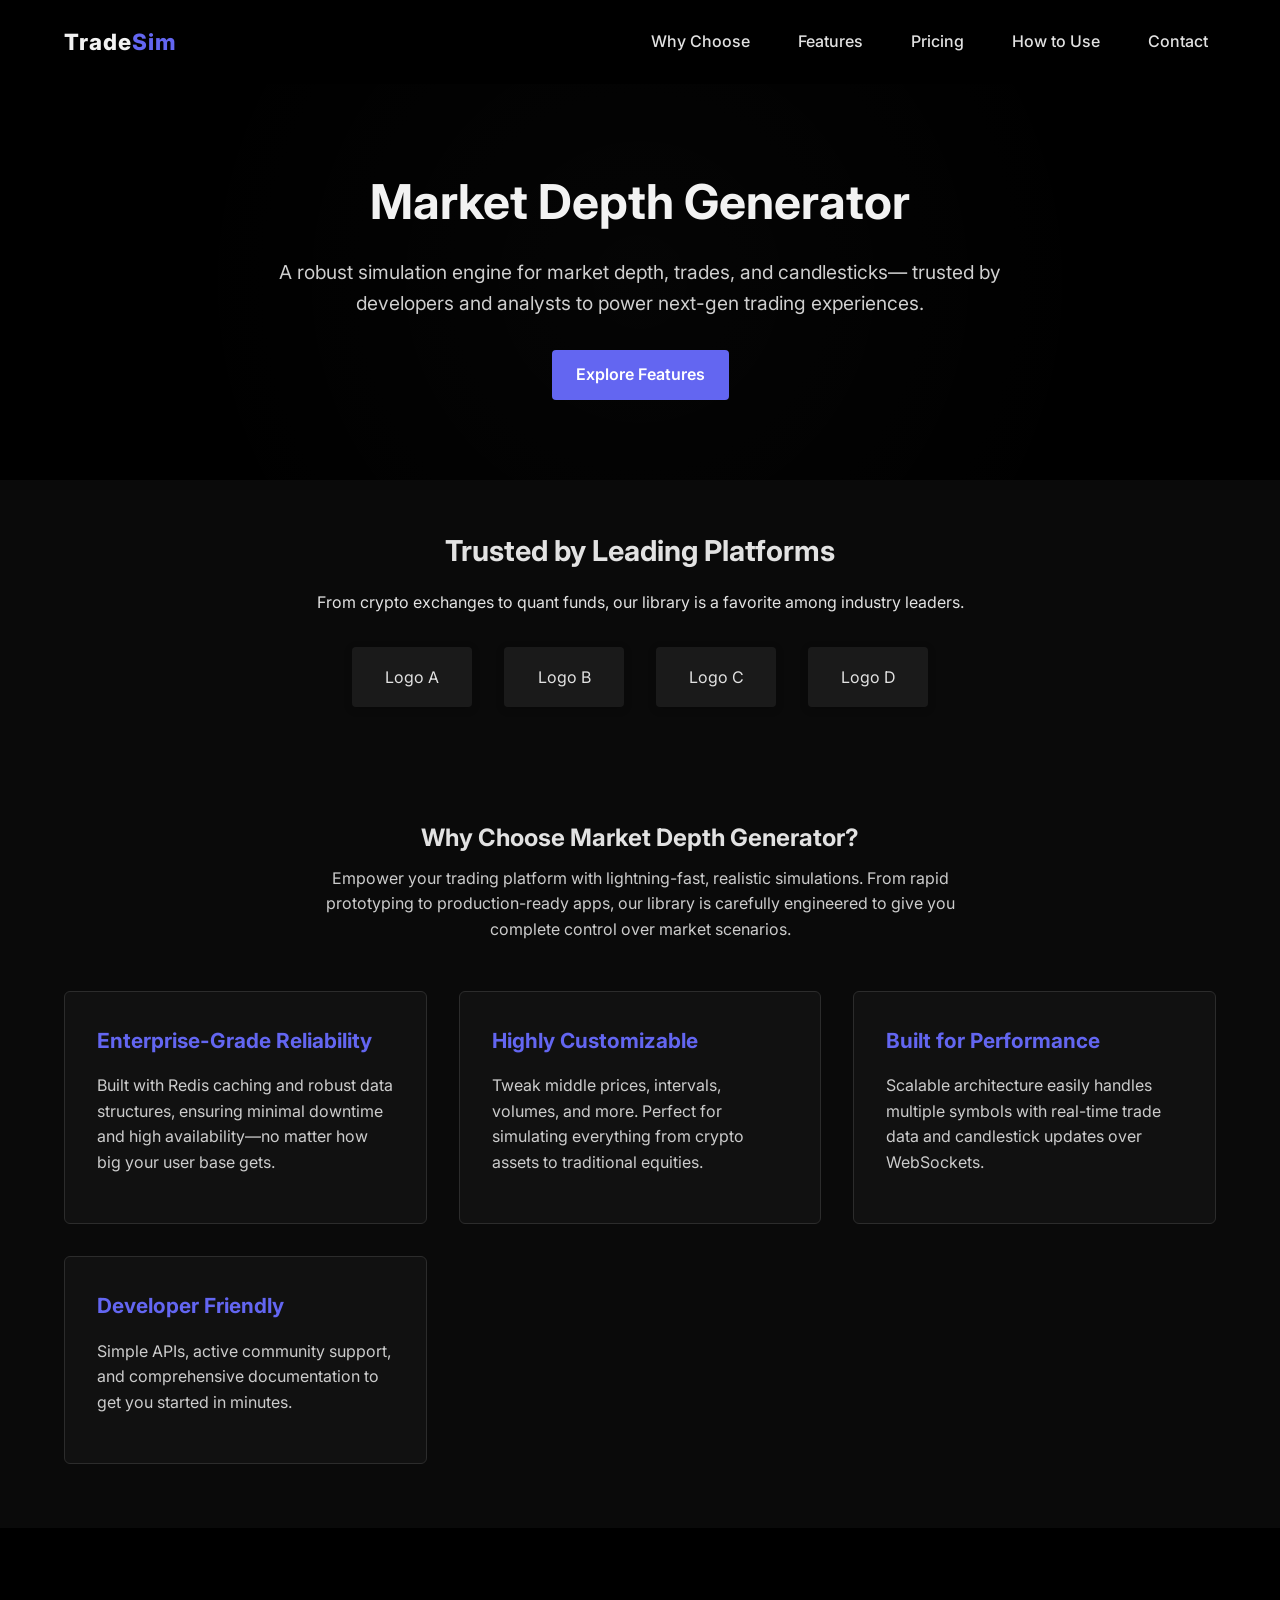
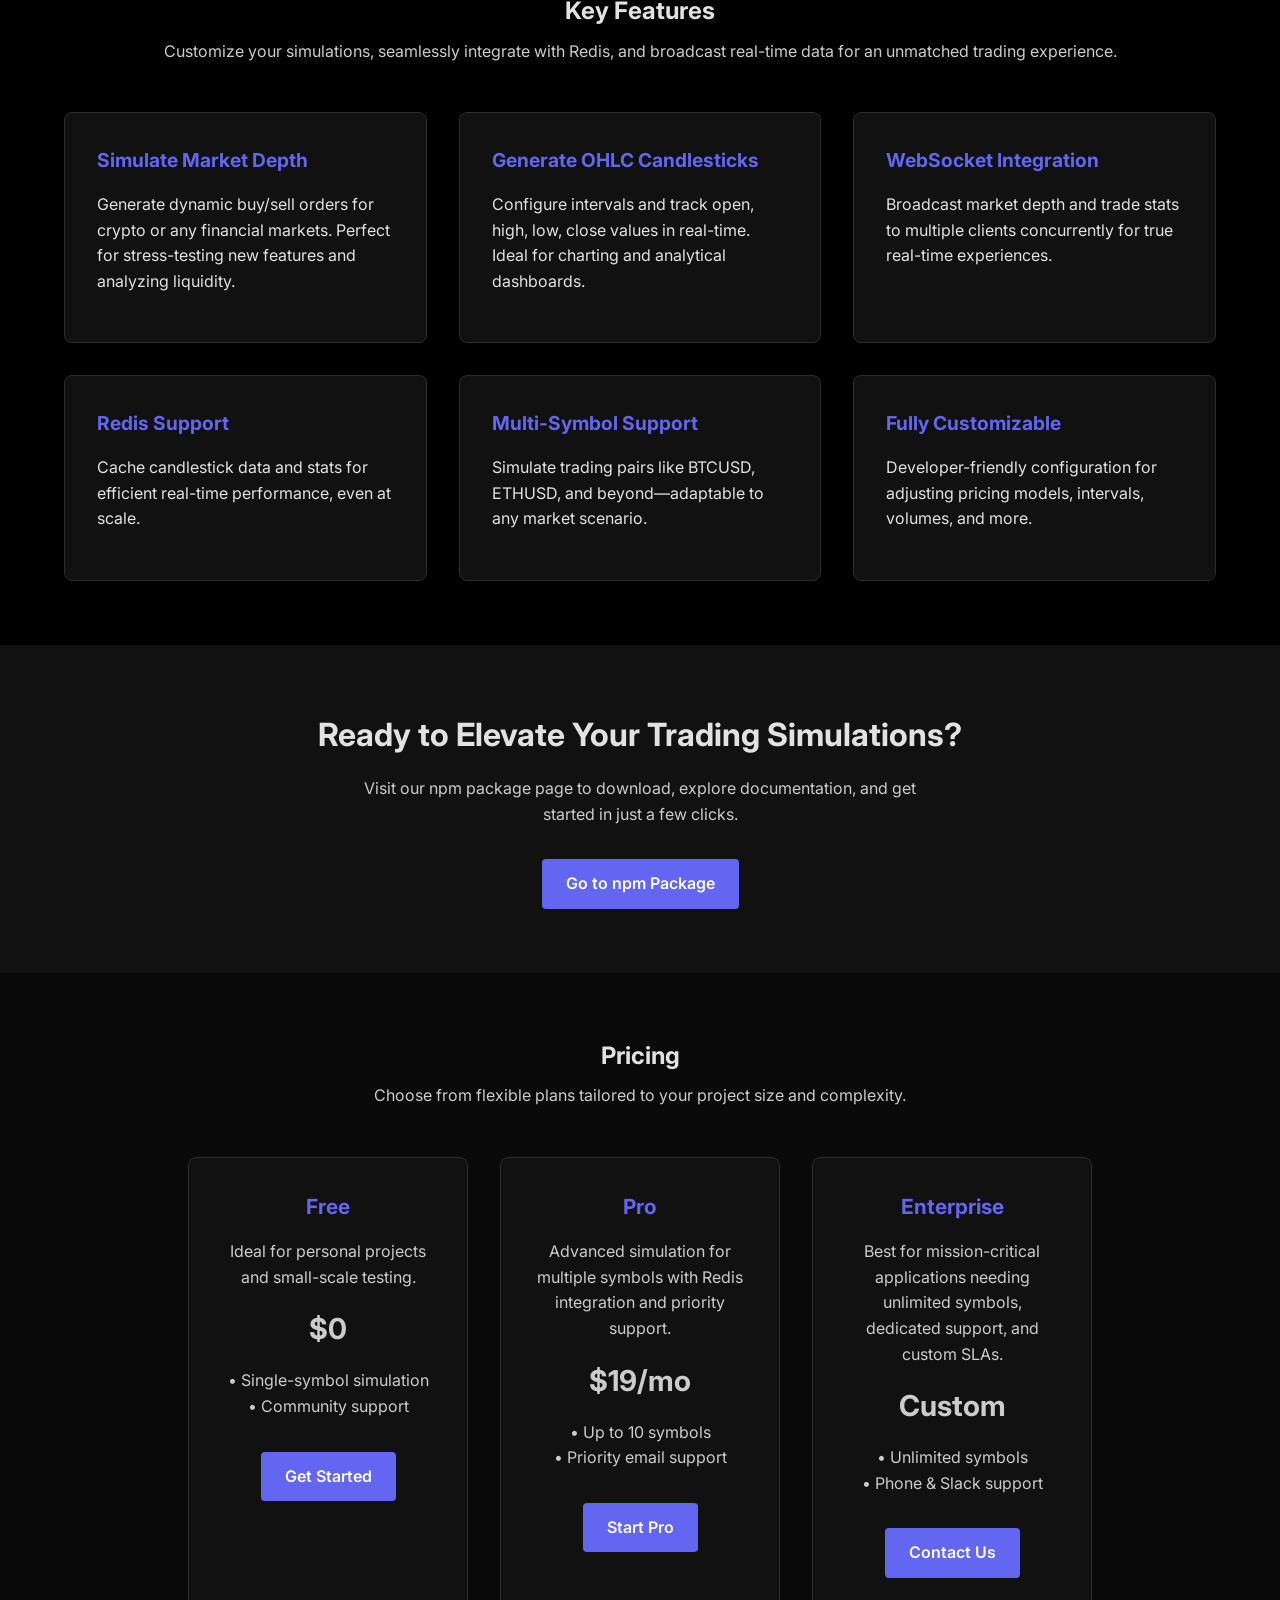
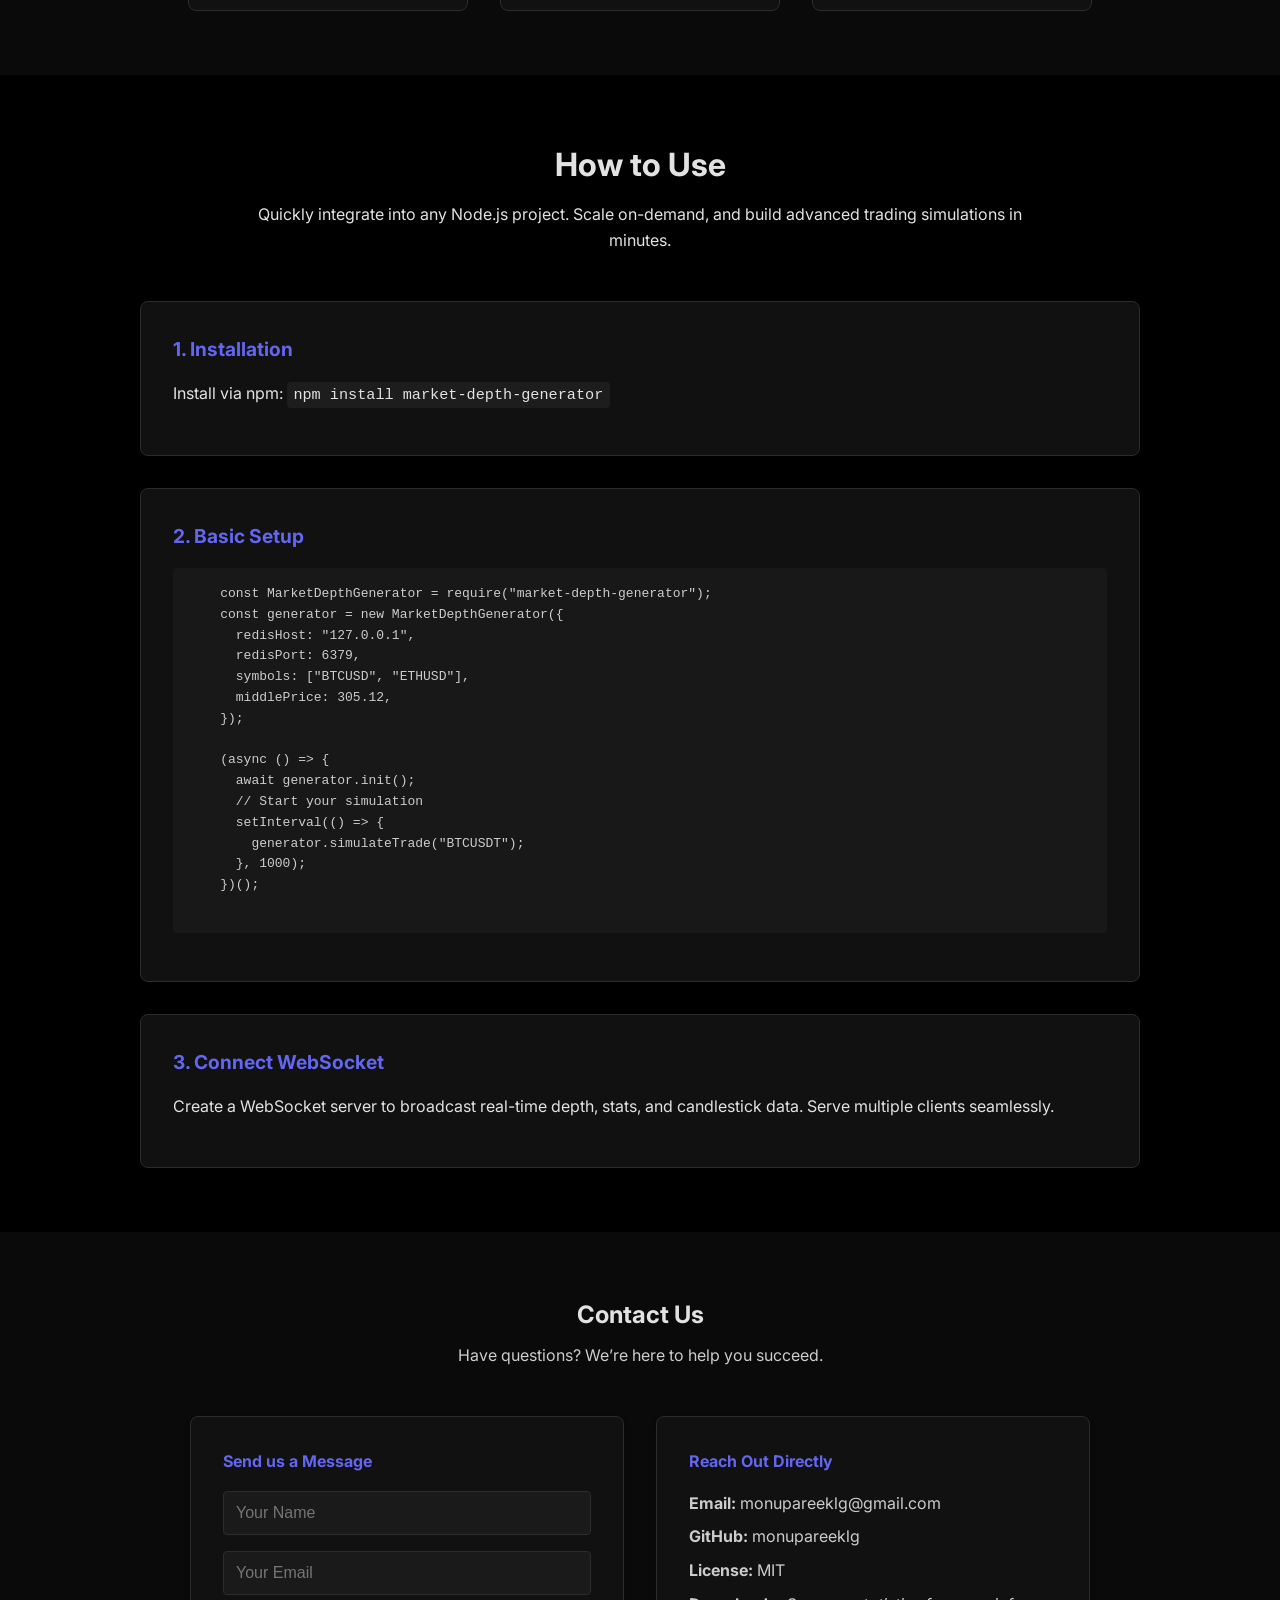
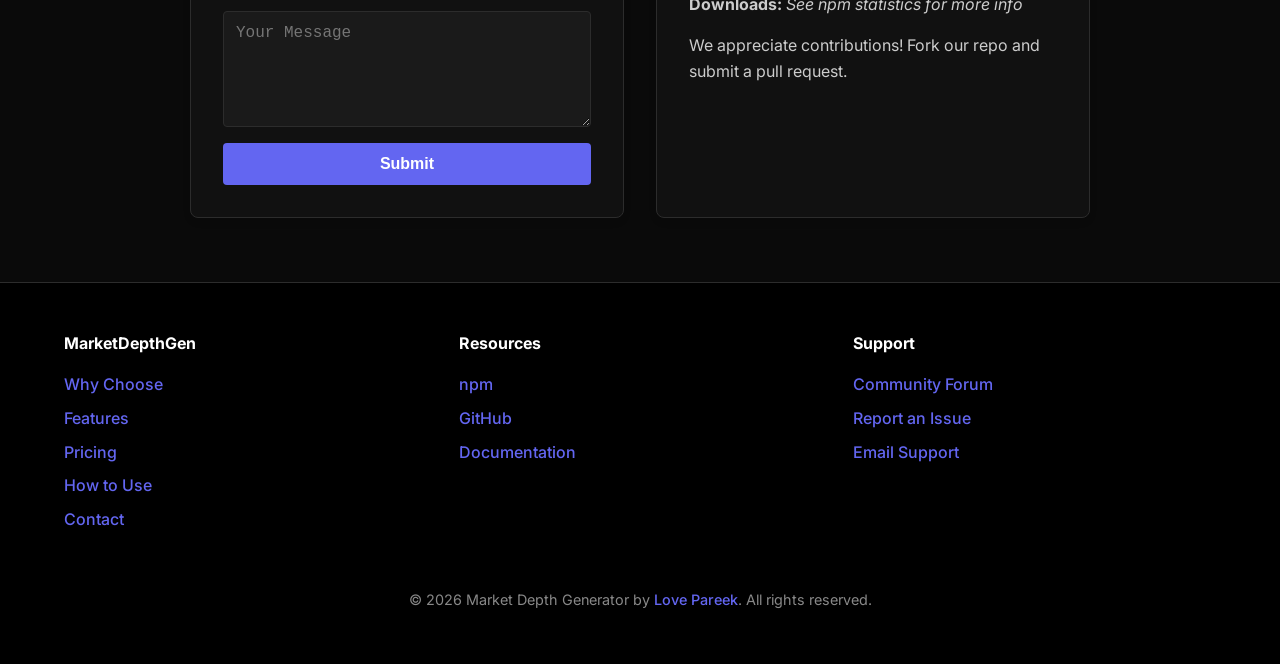
==== index.html @ 68e36029 "feat: adding meta tags for organic SEO" ====
<!DOCTYPE html>
<html lang="en">
  <head>
    <meta charset="UTF-8" />
    <meta
      name="description"
      content="TradeSim - Your ultimate platform for trading simulations, market depth generation, and real-time financial insights. Join traders worldwide and elevate your trading game."
    />
    <meta
      name="keywords"
      content="trading simulator, market depth generator, financial tools, trading platform, TradeSim"
    />
    <link rel="shortcut icon" href="favicon.ico" type="image/x-icon">
    <meta name="author" content="TradeSim" />
    <meta name="robots" content="index, follow" />
    <meta name="language" content="en" />
    <meta name="viewport" content="width=device-width, initial-scale=1.0" />

    <!-- Open Graph Meta Tags for Social Media -->
    <meta
      property="og:title"
      content="TradeSim - Revolutionize Your Trading Experience"
    />
    <meta
      property="og:description"
      content="Explore a powerful trading simulator with real-time market data, market depth, and candlestick insights. Perfect for traders and developers."
    />
    <meta
      property="og:image"
      content="https://tradesim.dev/assets/images/og-image.png"
    />
    <meta property="og:url" content="https://tradesim.dev" />
    <meta property="og:type" content="website" />
    <meta property="og:locale" content="en_US" />

    <!-- Twitter Card Meta Tags -->
    <meta name="twitter:card" content="summary_large_image" />
    <meta
      name="twitter:title"
      content="TradeSim - Revolutionize Your Trading Experience"
    />
    <meta
      name="twitter:description"
      content="Join the ultimate trading simulator for real-time market data and powerful trading insights. Perfect for beginners and professionals alike."
    />
    <meta
      name="twitter:image"
      content="https://tradesim.dev/assets/images/twitter-card.png"
    />

    <title>TradeSim - Revolutionize Your Trading Experience</title>

    <!-- Google Font: Inter -->
    <link rel="preconnect" href="https://fonts.googleapis.com" />
    <link
      href="https://fonts.googleapis.com/css2?family=Inter:wght@300;400;500;600;700&display=swap"
      rel="stylesheet"
    />
<style>
    /*
    Minimal / Premium Dark Aesthetic with shadcn-like influences
    */
    
    /* RESET & GLOBALS */
    *, *::before, *::after {
  margin: 0;
  padding: 0;
  box-sizing: border-box;
}

.container {
  width: 90%;
  max-width: 1200px;
  margin: 0 auto;
}
    html,
    body {
      font-family: "Inter", sans-serif;
      background-color: #000; /* Make the entire site black for an ultra-dark look */
      color: #e2e2e2;
      line-height: 1.6;
      scroll-behavior: smooth;
    }
    a {
      color: inherit;
      text-decoration: none;
    }
    ul {
      list-style: none;
    }
    img {
      max-width: 100%;
      display: block;
    }
    code {
      background-color: rgba(255, 255, 255, 0.05);
      padding: 0.25rem 0.4rem;
      border-radius: 4px;
      font-size: 0.95rem;
    }
    
    /* Utility: Container */
    .container {
      width: 90%;
      max-width: 1200px;
      margin: 0 auto;
    }
    /* Extra utility for subtle shadow */
    .shadow {
      box-shadow: 0 4px 10px rgba(0, 0, 0, 0.3);
    }
    
    /* TYPOGRAPHY */
    h1,
    h2,
    h3,
    h4,
    h5 {
      font-weight: 700;
      margin-bottom: 0.5rem;
    }
    p {
      margin-bottom: 1rem;
    }
    
    /* --------------------------------
       NAVBAR
    -------------------------------- */
   /* Basic Resets & Container (Adjust as needed) */


/* NAVBAR STYLES */
nav {
  background-color: #000; /* or any color you prefer */
  position: sticky;
  top: 0;
  z-index: 999;
  padding: 0.75rem 0;
}

.nav-wrapper {
  display: flex;
  justify-content: space-between;
  align-items: center;
  height: 60px;
}

/* LOGO */
.nav-logo {
  font-size: 1.4rem;
  font-weight: 800;
  letter-spacing: 1px;
  color: #f2f2f2; 
}

.nav-logo span {
  color: #6366f1; /* Accent color */
}

/* NAV LINKS (Desktop) */
.nav-links {
  display: flex; /* Shown by default on desktops */
  gap: 2rem;
  list-style: none;
}

.nav-links li a {
  display: inline-block;
  color: #e2e2e2;
  font-weight: 500;
  transition: color 0.3s ease, transform 0.3s ease;
  padding: 0.5rem;
}

.nav-links li a:hover {
  color: #6366f1; /* Hover accent color */
  transform: translateY(-2px);
}

/* HAMBURGER ICON (Hidden on desktop by default) */
.hamburger {
  display: none; /* We show it in mobile media query */
  flex-direction: column;
  justify-content: space-around;
  gap: 5px;
  width: 25px;
  height: 20px;
  cursor: pointer;
}

.hamburger span {
  display: block;
  width: 100%;
  height: 3px;
  background-color: #ffffff;
  border-radius: 2px;
}

/* MEDIA QUERIES */
@media (max-width: 768px) {
  /* Hide nav links by default on mobile */
  .nav-links {
    display: none; /* we'll toggle this via JS */
    position: absolute;
    top: 60px; /* just below the navbar */
    right: 0;
    background-color: #000;
    flex-direction: column;
    gap: 1rem;
    padding: 1rem;
    border-top: 1px solid #2c2c2c;
    width: 50%; 
    box-shadow: 0 2px 6px rgba(0,0,0,0.3);
  }

  .nav-links li a {
    padding: 0.75rem 1rem;
  }

  /* Show hamburger icon */
  .hamburger {
    display: flex;
  }
}

/* Toggle class for mobile nav */
.nav-links.show {
  display: flex !important; /* Force to show when toggled */
}
 
    /* --------------------------------
       HERO SECTION
    -------------------------------- */
    .hero {
      position: relative;
      display: flex;
      align-items: center;
      justify-content: center;
      text-align: center;
      background: #000; /* Keep hero fully black for a premium look */
      padding: 5rem 1rem;
      overflow: hidden;
    }
    .hero::before {
      /* Subtle radial overlay for visual depth */
      content: "";
      position: absolute;
      top: 0;
      left: 0;
      width: 100%;
      height: 100%;
      background: radial-gradient(
        circle at center,
        rgba(255, 255, 255, 0.02),
        transparent 70%
      );
      z-index: 0;
    }
    .hero-content {
      position: relative;
      max-width: 800px;
      margin: 0 auto;
      z-index: 1;
      color: #f2f2f2;
    }
    .hero-title {
      font-size: 3rem;
      margin-bottom: 1rem;
    }
    .hero-subtitle {
      font-size: 1.2rem;
      color: #cfcfcf;
      margin-bottom: 2rem;
    }
    .hero-btn {
      display: inline-block;
      padding: 0.75rem 1.5rem;
      background-color: #6366f1;
      color: #fff;
      border-radius: 4px;
      font-weight: 600;
      transition: background-color 0.3s ease, transform 0.3s ease;
    }
    .hero-btn:hover {
      background-color: #5053c8;
      transform: translateY(-2px);
    }
    
    /* --------------------------------
       TRUSTED / PREMIUM SECTION
    -------------------------------- */
    .trusted-by {
      background-color: #0a0a0a;
      padding: 3rem 0;
      text-align: center;
    }
    .trusted-by h2 {
      font-size: 1.8rem;
      margin-bottom: 1rem;
    }
    .trusted-logos {
      display: flex;
      flex-wrap: wrap;
      gap: 2rem;
      justify-content: center;
      margin-top: 2rem;
    }
    .trusted-logo {
      width: 120px;
      height: 60px;
      background: #1a1a1a;
      display: flex;
      align-items: center;
      justify-content: center;
      border-radius: 4px;
      box-shadow: 0 2px 8px rgba(0, 0, 0, 0.2);
      transition: transform 0.2s ease;
    }
    .trusted-logo:hover {
      transform: translateY(-3px);
    }
    /* Replace .trusted-logo with actual brand images or placeholders */
    
    /* --------------------------------
       WHY CHOOSE US SECTION
    -------------------------------- */
    .why-choose {
      padding: 4rem 0;
      background-color: #0a0a0a;
    }
    .why-choose-header {
      text-align: center;
      margin-bottom: 3rem;
    }
    .why-choose-grid {
      display: grid;
      grid-template-columns: repeat(auto-fit, minmax(280px, 1fr));
      gap: 2rem;
    }
    .why-choose-item {
      background-color: #111;
      border: 1px solid #2c2c2c;
      border-radius: 6px;
      padding: 2rem;
      transition: background-color 0.3s ease, transform 0.3s ease;
    }
    .why-choose-item:hover {
      background-color: #151515;
      transform: translateY(-3px);
    }
    .why-choose-item h3 {
      font-size: 1.3rem;
      color: #6366f1;
      margin-bottom: 1rem;
    }
    .why-choose-item p {
      color: #ccc;
      margin-bottom: 1rem;
    }
    
    /* --------------------------------
       FEATURES SECTION
    -------------------------------- */
    #features {
      padding: 4rem 0;
      background-color: #000;
    }
    .features-header {
      text-align: center;
      margin-bottom: 3rem;
    }
    .features-grid {
      display: grid;
      grid-template-columns: repeat(auto-fit, minmax(280px, 1fr));
      gap: 2rem;
    }
    .feature-item {
      background-color: #111;
      border: 1px solid #2c2c2c;
      border-radius: 8px;
      padding: 2rem;
      transition: transform 0.3s ease;
    }
    .feature-item:hover {
      transform: translateY(-5px);
    }
    .feature-title {
      font-size: 1.2rem;
      margin-bottom: 1rem;
      color: #6366f1;
    }
    
    /* --------------------------------
       CTA SECTION: "Visit NPM"
    -------------------------------- */
    .cta-npm {
      background: #111;
      padding: 4rem 1rem;
      text-align: center;
    }
    .cta-npm h2 {
      font-size: 2rem;
      margin-bottom: 1rem;
    }
    .cta-npm p {
      color: #ccc;
      max-width: 600px;
      margin: 0.5rem auto 2rem auto;
    }
    .cta-npm .cta-btn {
      display: inline-block;
      padding: 0.75rem 1.5rem;
      background-color: #6366f1;
      color: #fff;
      border-radius: 4px;
      font-weight: 600;
      transition: background-color 0.3s ease, transform 0.3s ease;
    }
    .cta-npm .cta-btn:hover {
      background-color: #5053c8;
      transform: translateY(-2px);
    }
    
    /* --------------------------------
       PRICING SECTION
    -------------------------------- */
    #pricing {
      padding: 4rem 0;
      background: #0a0a0a;
    }
    .pricing-header {
      text-align: center;
      margin-bottom: 3rem;
    }
    .pricing-cards {
      display: flex;
      flex-wrap: wrap;
      gap: 2rem;
      justify-content: center;
    }
    .card {
      background-color: #111;
      border: 1px solid #2c2c2c;
      width: 280px;
      border-radius: 8px;
      padding: 2rem;
      text-align: center;
      transition: transform 0.3s ease;
    }
    .card:hover {
      transform: translateY(-5px);
    }
    .card h3 {
      margin-bottom: 1rem;
      font-size: 1.3rem;
      color: #6366f1;
    }
    .card p {
      margin-bottom: 1rem;
      color: #ccc;
    }
    .price {
      font-size: 1.8rem;
      font-weight: 700;
      margin: 1rem 0;
      color: #f2f2f2;
    }
    .btn-primary {
      display: inline-block;
      padding: 0.75rem 1.5rem;
      background-color: #6366f1;
      color: #fff;
      border-radius: 4px;
      font-weight: 600;
      transition: background-color 0.3s ease, transform 0.3s ease;
      margin-top: 1rem;
    }
    .btn-primary:hover {
      background-color: #5053c8;
      transform: translateY(-2px);
    }
    
    /* --------------------------------
       HOW TO USE SECTION
    -------------------------------- */
    /* "How to Use" Section Base Styles */
#how-to-use {
  /* Background color can match your site theme */
  background-color: #000; 
  padding: 4rem 1rem;
  color: #e2e2e2;
}

/* Centered header & short description */
.how-to-use-header {
  text-align: center;
  margin-bottom: 3rem;
  max-width: 800px;
  margin-left: auto;
  margin-right: auto;
}

.how-to-use-header h2 {
  font-size: 2rem;
  margin-bottom: 0.75rem;
}

/* Container for the steps */
.steps-container {
  display: flex;
  flex-direction: column;
  gap: 2rem;
  /* On larger screens, show steps in 3 columns (or adjust to 2 columns if you prefer) */
  grid-template-columns: repeat(auto-fit, minmax(250px, 1fr));
  max-width: 1000px;
  margin: 0 auto;
}

/* Individual step styling */
.step {
  background-color: #111;
  border: 1px solid #2c2c2c;
  border-radius: 8px;
  padding: 2rem;
  transition: transform 0.3s ease;
  /* Slight shadow for depth */
  box-shadow: 0 4px 10px rgba(0, 0, 0, 0.1);
}

.step:hover {
  transform: translateY(-3px);
}

/* Step title style */
.step h4 {
  font-size: 1.2rem;
  color: #6366f1; /* Accent color */
  margin-bottom: 1rem;
}

/* Code snippet styling (optional) */
.step pre {
  background: rgba(255, 255, 255, 0.03);
  padding: 1rem;
  overflow-x: auto;
  border-radius: 4px;
  margin-bottom: 1rem;
  /* Adjust text color if needed */
  color: #ccc; 
}

/* Media Queries for smaller screens */
@media (max-width: 768px) {
  /* 
    The grid will automatically stack 
    because of "repeat(auto-fit, minmax(250px, 1fr))"
  */
  .how-to-use-header h2 {
    font-size: 1.8rem;
  }
}

@media (max-width: 480px) {
  .how-to-use-header h2 {
    font-size: 1.5rem;
  }

  .step {
    padding: 1.5rem;
  }
}

    /* --------------------------------
       CONTACT SECTION
    -------------------------------- */
    #contact {
      padding: 4rem 0;
      background: #0a0a0a;
    }
    .contact-header {
      text-align: center;
      margin-bottom: 3rem;
    }
    .contact-content {
      display: flex;
      flex-wrap: wrap;
      justify-content: space-around;
      gap: 2rem;
      max-width: 900px;
      margin: 0 auto;
    }
    .contact-form,
    .contact-info {
      flex: 1 1 300px;
      background-color: #111;
      border: 1px solid #2c2c2c;
      border-radius: 8px;
      padding: 2rem;
      box-shadow: 0 4px 10px rgba(0, 0, 0, 0.05);
    }
    .contact-form h4,
    .contact-info h4 {
      margin-bottom: 1rem;
      color: #6366f1;
    }
    .contact-form form {
      display: grid;
      grid-gap: 1rem;
    }
    .contact-form input,
    .contact-form textarea {
      width: 100%;
      padding: 0.75rem;
      border: 1px solid #2c2c2c;
      border-radius: 4px;
      font-size: 1rem;
      background-color: #1a1a1a;
      color: #f2f2f2;
    }
    .contact-form input:focus,
    .contact-form textarea:focus {
      outline: none;
      border-color: #6366f1;
    }
    .contact-form button {
      background-color: #6366f1;
      color: #fff;
      font-size: 1rem;
      font-weight: 600;
      padding: 0.75rem;
      border: none;
      border-radius: 4px;
      cursor: pointer;
      transition: background-color 0.3s ease, transform 0.3s ease;
    }
    .contact-form button:hover {
      background-color: #5053c8;
      transform: translateY(-2px);
    }
    .contact-info p {
      margin-bottom: 0.5rem;
      color: #ccc;
    }
    
    /* --------------------------------
       MODERN FOOTER
    -------------------------------- */
    footer {
      background-color: #000;
      border-top: 1px solid #2c2c2c;
      padding: 2rem 0;
      color: #777;
    }
    .footer-content {
      display: flex;
      flex-wrap: wrap;
      gap: 2rem;
      justify-content: space-between;
      align-items: flex-start;
    }
    .footer-col {
      flex: 1 1 200px;
      margin: 1rem 0;
    }
    .footer-col h4 {
      color: #fff;
      margin-bottom: 1rem;
    }
    .footer-col ul li {
      margin-bottom: 0.5rem;
    }
    .footer-col ul li a {
      font-weight: 500;
      transition: color 0.2s ease;
    }
    .footer-col ul li a:hover {
      color: #6366f1;
    }
    .footer-bottom {
      text-align: center;
      margin-top: 2rem;
      font-size: 0.9rem;
      color: #888;
    }
    footer a {
      color: #6366f1;
      font-weight: 500;
    }
    
    /* --------------------------------
       RESPONSIVE BREAKPOINTS
    -------------------------------- */
    
    /* Large Tablets / Desktops at 1024px */
    @media (max-width: 1024px) {
      /* Adjust hero title size slightly */
      .hero-title {
        font-size: 2.6rem;
      }
      /* Adjust nav link spacing, etc. if needed */
      .nav-links {
        gap: 1.5rem;
      }
    }
    
    /* Tablets / Landscape phones at 768px */
    @media (max-width: 768px) {
      .nav-links {
        display: none; /* Minimal approach; consider a burger menu for real usage */
      }
      .hero-title {
        font-size: 2.2rem;
      }
      .features-grid,
      .why-choose-grid,
      .pricing-cards,
      .trusted-logos,
      .contact-content,
      .footer-content {
        flex-direction: column;
        display: block;
      }
    }
    
    /* Small / Extra Small Phones at 480px */
    @media (max-width: 480px) {
      .hero-title {
        font-size: 1.8rem;
      }
      .hero-subtitle {
        font-size: 1rem;
      }
      .hero-btn {
        font-size: 0.95rem;
        padding: 0.65rem 1.2rem;
      }
      .why-choose-item,
      .feature-item,
      .card,
      .step,
      .contact-form,
      .contact-info {
        padding: 1.5rem;
      }
      .footer-col h4 {
        font-size: 1rem;
      }
      .footer-col ul li a {
        font-size: 0.95rem;
      }
      .footer-bottom {
        font-size: 0.8rem;
      }
    }
    
    </style>
  </head>
  <body>
    <!-- NAVBAR -->
    <!-- NAVBAR -->
<nav>
  <div class="container nav-wrapper">
    <!-- Logo -->
    <div class="nav-logo">
      <a href="#">Trade<span>Sim</span></a>
    </div>

    <!-- Nav Links -->
    <ul class="nav-links" id="nav-links">
      <li><a href="#why-choose">Why Choose</a></li>
      <li><a href="#features">Features</a></li>
      <li><a href="#pricing">Pricing</a></li>
      <li><a href="#how-to-use">How to Use</a></li>
      <li><a href="#contact">Contact</a></li>
    </ul>

    <!-- Hamburger Icon -->
    <div class="hamburger" id="hamburger">
      <span></span>
      <span></span>
      <span></span>
    </div>
  </div>
</nav>


    <!-- HERO SECTION -->
    <section class="hero">
      <div class="hero-content">
        <h1 class="hero-title">Market Depth Generator</h1>
        <p class="hero-subtitle">
          A robust simulation engine for market depth, trades, and candlesticks—
          trusted by developers and analysts to power next-gen trading
          experiences.
        </p>
        <a href="#features" class="hero-btn">Explore Features</a>
      </div>
    </section>

    <!-- TRUSTED BY SECTION -->
    <section class="trusted-by">
      <div class="container">
        <h2>Trusted by Leading Platforms</h2>
        <p>
          From crypto exchanges to quant funds, our library is a favorite among
          industry leaders.
        </p>
        <div class="trusted-logos">
          <div class="trusted-logo">Logo A</div>
          <div class="trusted-logo">Logo B</div>
          <div class="trusted-logo">Logo C</div>
          <div class="trusted-logo">Logo D</div>
        </div>
      </div>
    </section>

    <!-- WHY CHOOSE US -->
    <section id="why-choose" class="why-choose">
      <div class="container">
        <div class="why-choose-header">
          <h2>Why Choose Market Depth Generator?</h2>
          <p style="color: #ccc; max-width: 700px; margin: 0 auto">
            Empower your trading platform with lightning-fast, realistic
            simulations. From rapid prototyping to production-ready apps, our
            library is carefully engineered to give you complete control over
            market scenarios.
          </p>
        </div>
        <div class="why-choose-grid">
          <div class="why-choose-item">
            <h3>Enterprise-Grade Reliability</h3>
            <p>
              Built with Redis caching and robust data structures, ensuring
              minimal downtime and high availability—no matter how big your user
              base gets.
            </p>
          </div>
          <div class="why-choose-item">
            <h3>Highly Customizable</h3>
            <p>
              Tweak middle prices, intervals, volumes, and more. Perfect for
              simulating everything from crypto assets to traditional equities.
            </p>
          </div>
          <div class="why-choose-item">
            <h3>Built for Performance</h3>
            <p>
              Scalable architecture easily handles multiple symbols with
              real-time trade data and candlestick updates over WebSockets.
            </p>
          </div>
          <div class="why-choose-item">
            <h3>Developer Friendly</h3>
            <p>
              Simple APIs, active community support, and comprehensive
              documentation to get you started in minutes.
            </p>
          </div>
        </div>
      </div>
    </section>

    <!-- FEATURES SECTION -->
    <section id="features" class="container">
      <div class="features-header">
        <h2>Key Features</h2>
        <p style="color: #ccc">
          Customize your simulations, seamlessly integrate with Redis, and
          broadcast real-time data for an unmatched trading experience.
        </p>
      </div>
      <div class="features-grid">
        <div class="feature-item">
          <h3 class="feature-title">Simulate Market Depth</h3>
          <p>
            Generate dynamic buy/sell orders for crypto or any financial
            markets. Perfect for stress-testing new features and analyzing
            liquidity.
          </p>
        </div>
        <div class="feature-item">
          <h3 class="feature-title">Generate OHLC Candlesticks</h3>
          <p>
            Configure intervals and track open, high, low, close values in
            real-time. Ideal for charting and analytical dashboards.
          </p>
        </div>
        <div class="feature-item">
          <h3 class="feature-title">WebSocket Integration</h3>
          <p>
            Broadcast market depth and trade stats to multiple clients
            concurrently for true real-time experiences.
          </p>
        </div>
        <div class="feature-item">
          <h3 class="feature-title">Redis Support</h3>
          <p>
            Cache candlestick data and stats for efficient real-time
            performance, even at scale.
          </p>
        </div>
        <div class="feature-item">
          <h3 class="feature-title">Multi-Symbol Support</h3>
          <p>
            Simulate trading pairs like BTCUSD, ETHUSD, and beyond—adaptable to
            any market scenario.
          </p>
        </div>
        <div class="feature-item">
          <h3 class="feature-title">Fully Customizable</h3>
          <p>
            Developer-friendly configuration for adjusting pricing models,
            intervals, volumes, and more.
          </p>
        </div>
      </div>
    </section>

    <!-- CTA: Visit NPM Package -->
    <section class="cta-npm">
      <div class="container">
        <h2>Ready to Elevate Your Trading Simulations?</h2>
        <p>
          Visit our npm package page to download, explore documentation, and get
          started in just a few clicks.
        </p>
        <a
          href="https://www.npmjs.com/package/market-depth-generator"
          target="_blank"
          class="cta-btn"
        >
          Go to npm Package
        </a>
      </div>
    </section>

    <!-- PRICING SECTION -->
    <section id="pricing">
      <div class="container pricing-header">
        <h2>Pricing</h2>
        <p style="color: #ccc">
          Choose from flexible plans tailored to your project size and
          complexity.
        </p>
      </div>
      <div class="container pricing-cards">
        <div class="card">
          <h3>Free</h3>
          <p>Ideal for personal projects and small-scale testing.</p>
          <p class="price">$0</p>
          <p>• Single-symbol simulation<br />• Community support</p>
          <a href="#" class="btn-primary">Get Started</a>
        </div>
        <div class="card">
          <h3>Pro</h3>
          <p>
            Advanced simulation for multiple symbols with Redis integration and
            priority support.
          </p>
          <p class="price">$19/mo</p>
          <p>• Up to 10 symbols<br />• Priority email support</p>
          <a href="#" class="btn-primary">Start Pro</a>
        </div>
        <div class="card">
          <h3>Enterprise</h3>
          <p>
            Best for mission-critical applications needing unlimited symbols,
            dedicated support, and custom SLAs.
          </p>
          <p class="price">Custom</p>
          <p>• Unlimited symbols<br />• Phone & Slack support</p>
          <a href="#" class="btn-primary">Contact Us</a>
        </div>
      </div>
    </section>

    <!-- HOW TO USE SECTION -->
    <section id="how-to-use">
      <div class="container how-to-use-header">
        <h2>How to Use</h2>
        <p>
          Quickly integrate into any Node.js project. Scale on-demand, and build
          advanced trading simulations in minutes.
        </p>
      </div>
    
      <div class="container steps-container">
        <!-- Step 1 -->
        <div class="step">
          <h4>1. Installation</h4>
          <p>
            Install via npm: <code>npm install market-depth-generator</code>
          </p>
        </div>
    
        <!-- Step 2 -->
        <div class="step">
          <h4>2. Basic Setup</h4>
          <pre>
    const MarketDepthGenerator = require("market-depth-generator");
    const generator = new MarketDepthGenerator({
      redisHost: "127.0.0.1",
      redisPort: 6379,
      symbols: ["BTCUSD", "ETHUSD"],
      middlePrice: 305.12,
    });
    
    (async () => {
      await generator.init();
      // Start your simulation
      setInterval(() => {
        generator.simulateTrade("BTCUSDT");
      }, 1000);
    })();
          </pre>
        </div>
    
        <!-- Step 3 -->
        <div class="step">
          <h4>3. Connect WebSocket</h4>
          <p>
            Create a WebSocket server to broadcast real-time depth, stats, and
            candlestick data. Serve multiple clients seamlessly.
          </p>
        </div>
      </div>
    </section>
    

    <!-- CONTACT SECTION -->
    <section id="contact">
      <div class="container contact-header">
        <h2>Contact Us</h2>
        <p style="color: #ccc">
          Have questions? We’re here to help you succeed.
        </p>
      </div>
      <div class="container contact-content">
        <!-- Contact Form -->
        <div class="contact-form">
          <h4>Send us a Message</h4>
          <form action="#" method="POST">
            <input type="text" name="name" placeholder="Your Name" required />
            <input
              type="email"
              name="email"
              placeholder="Your Email"
              required
            />
            <textarea
              name="message"
              rows="5"
              placeholder="Your Message"
              required
            ></textarea>
            <button type="submit">Submit</button>
          </form>
        </div>
        <!-- Contact Info -->
        <div class="contact-info">
          <h4>Reach Out Directly</h4>
          <p><strong>Email:</strong> monupareeklg@gmail.com</p>
          <p>
            <strong>GitHub:</strong>
            <a href="https://github.com/monupareeklg" target="_blank"
              >monupareeklg</a
            >
          </p>
          <p><strong>License:</strong> MIT</p>
          <p>
            <strong>Downloads:</strong>
            <em
              >See
              <a
                href="https://github.com/monupareeklg/trade-data-generator"
                target="_blank"
                >npm statistics</a
              >
              for more info</em
            >
          </p>
          <p style="margin-top: 1rem">
            We appreciate contributions! Fork our repo and submit a pull
            request.
          </p>
        </div>
      </div>
    </section>

    <!-- MODERN FOOTER -->
    <footer>
      <div class="container footer-content">
        <div class="footer-col">
          <h4>MarketDepthGen</h4>
          <ul>
            <li><a href="#why-choose">Why Choose</a></li>
            <li><a href="#features">Features</a></li>
            <li><a href="#pricing">Pricing</a></li>
            <li><a href="#how-to-use">How to Use</a></li>
            <li><a href="#contact">Contact</a></li>
          </ul>
        </div>
        <div class="footer-col">
          <h4>Resources</h4>
          <ul>
            <li>
              <a
                href="https://www.npmjs.com/package/market-depth-generator"
                target="_blank"
                >npm</a
              >
            </li>
            <li>
              <a href="https://github.com/monupareeklg" target="_blank"
                >GitHub</a
              >
            </li>
            <li><a href="#">Documentation</a></li>
          </ul>
        </div>
        <div class="footer-col">
          <h4>Support</h4>
          <ul>
            <li><a href="#">Community Forum</a></li>
            <li><a href="#">Report an Issue</a></li>
            <li><a href="mailto:monupareeklg@gmail.com">Email Support</a></li>
          </ul>
        </div>
      </div>
      <div class="container footer-bottom">
        <p>
          &copy; <span id="year"></span> Market Depth Generator by
          <a href="https://github.com/monupareeklg" target="_blank"
            >Love Pareek</a
          >. All rights reserved.
        </p>
      </div>
    </footer>

    <!-- Script to auto-update the year in footer -->
    <script>
      document.getElementById("year").textContent = new Date().getFullYear();
    </script>
    <!-- Just before closing </body> tag -->
<script>
  // Grab elements
  const hamburger = document.getElementById('hamburger');
  const navLinks = document.getElementById('nav-links');

  hamburger.addEventListener('click', () => {
    // Toggle the 'show' class on the nav links 
    navLinks.classList.toggle('show');
  });
</script>

  </body>
</html>
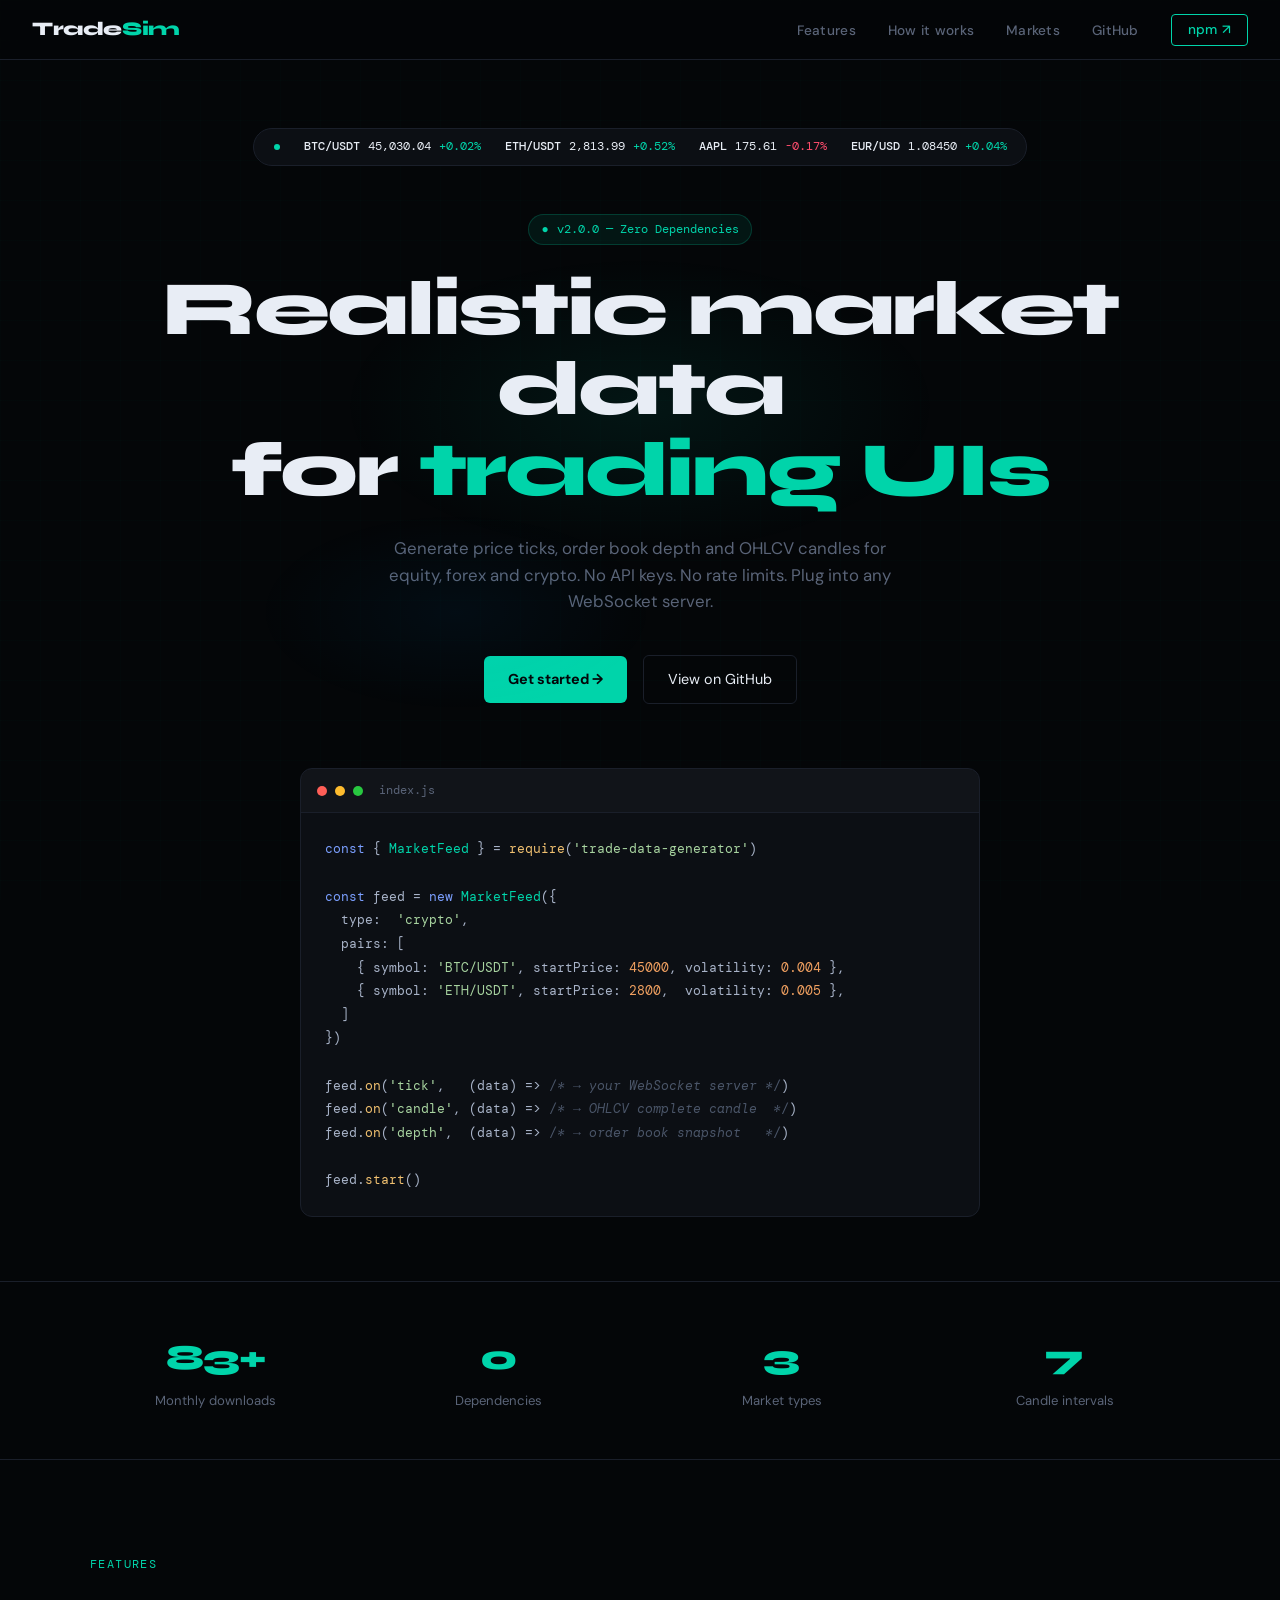
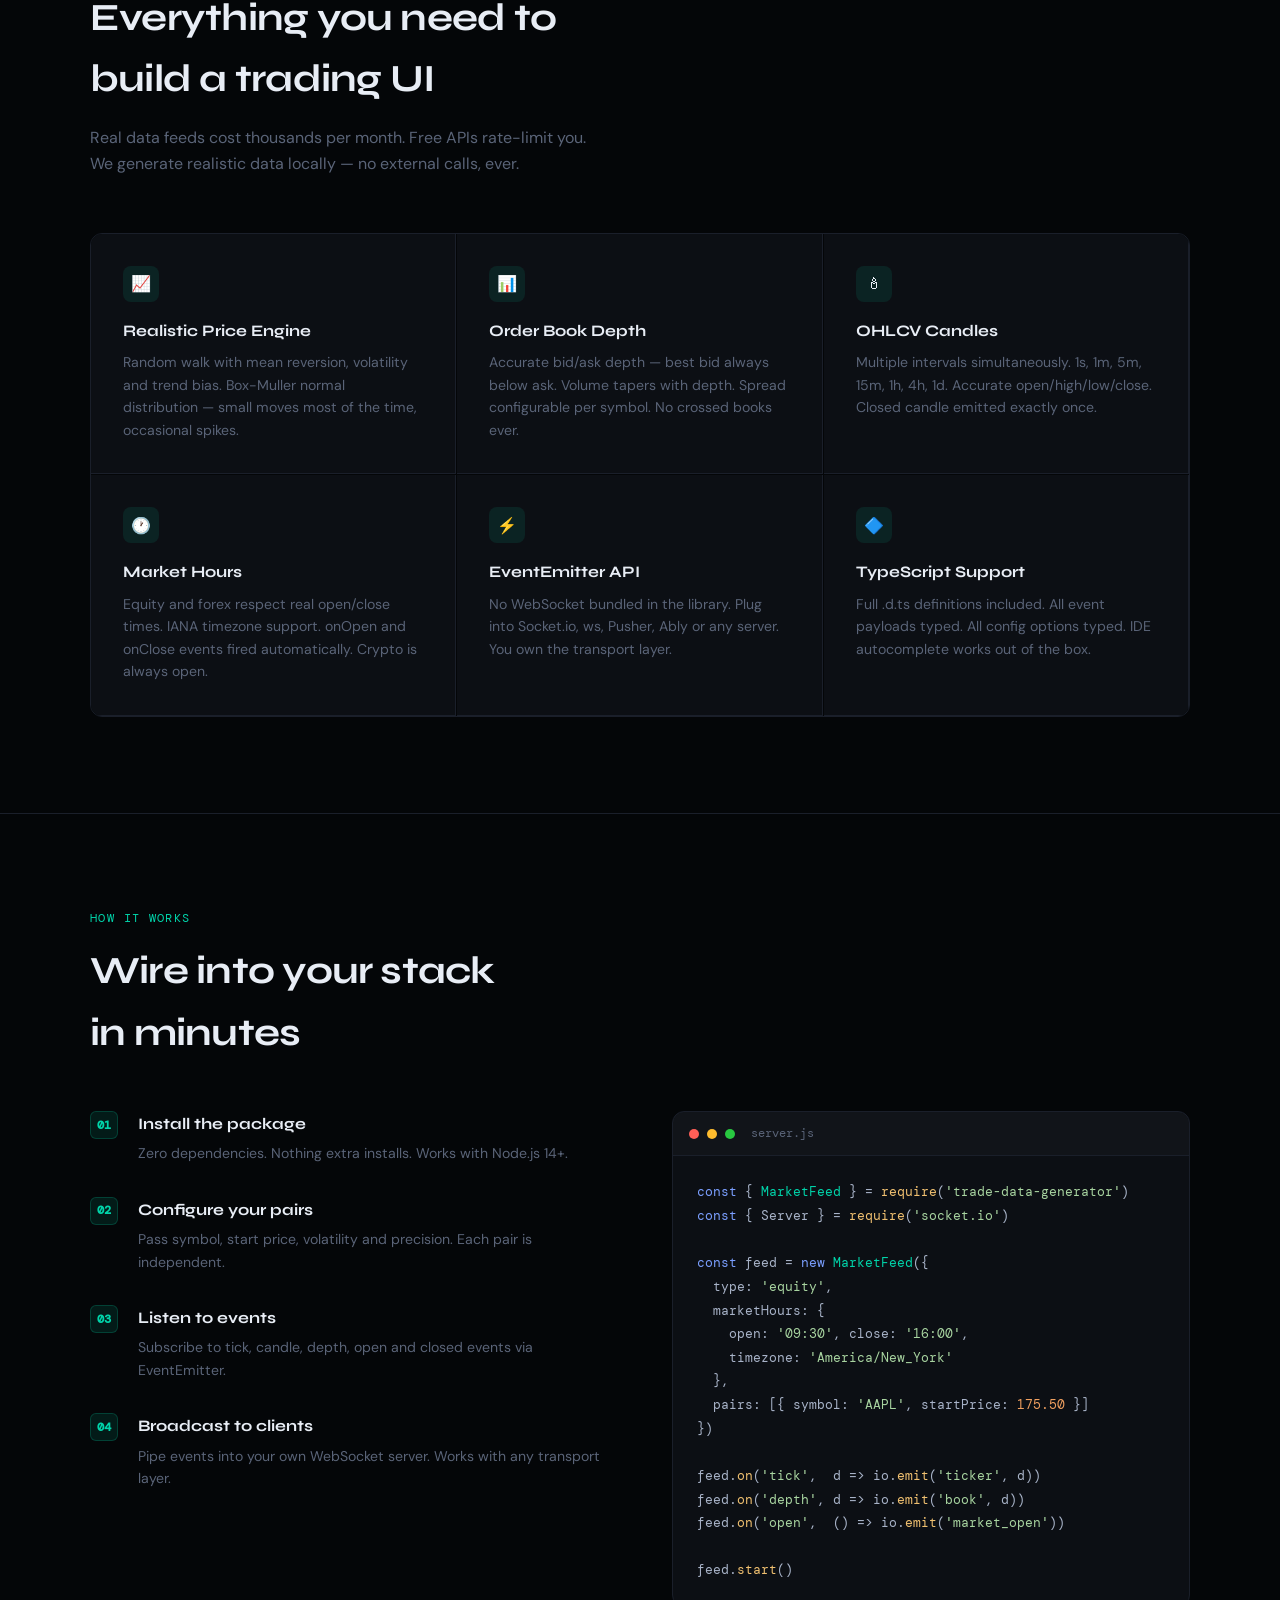
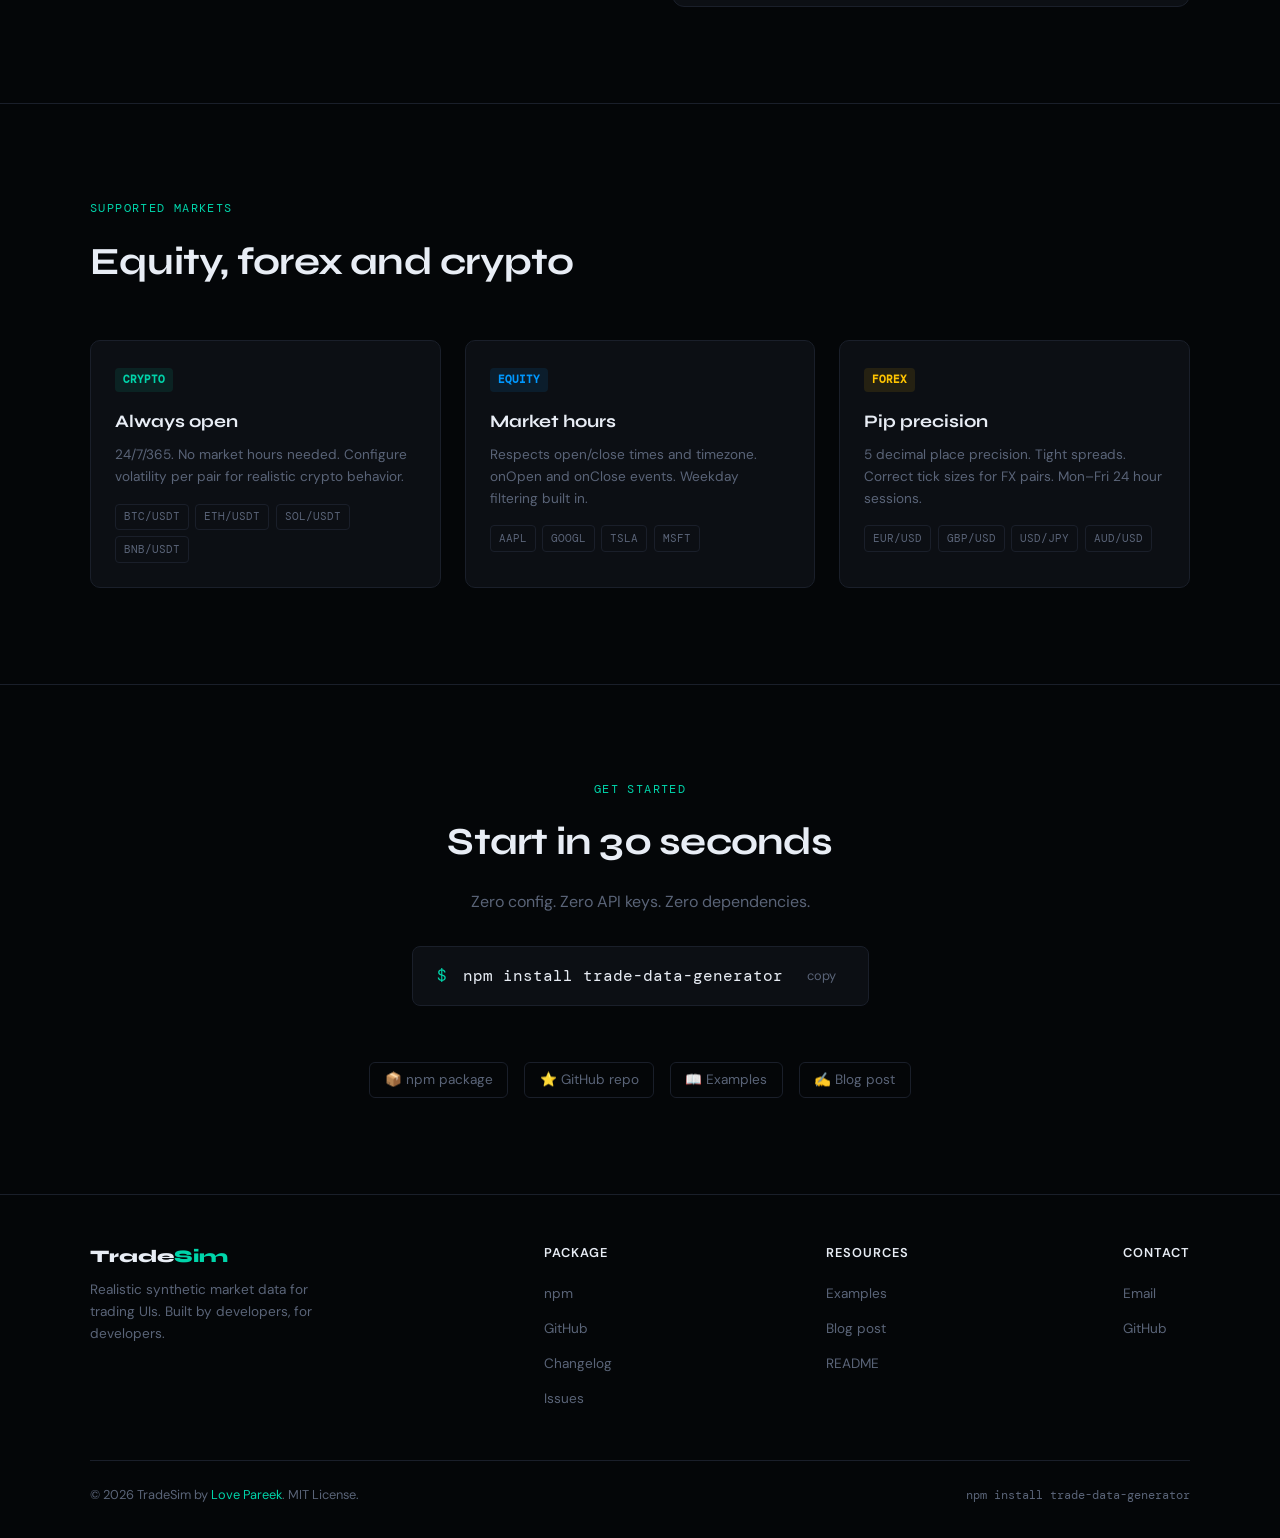
==== commit eaad5719: "feat: update landing page" ====
--- a/index.html
+++ b/index.html
@@ -1,1157 +1,1367 @@
-<!DOCTYPE html>
+<!doctype html>
 <html lang="en">
   <head>
     <meta charset="UTF-8" />
+    <meta name="viewport" content="width=device-width, initial-scale=1.0" />
     <meta
       name="description"
-      content="TradeSim - Your ultimate platform for trading simulations, market depth generation, and real-time financial insights. Join traders worldwide and elevate your trading game."
+      content="trade-data-generator — Generate realistic market data for trading UIs. Equity, forex and crypto. Zero dependencies. EventEmitter API."
     />
     <meta
       name="keywords"
-      content="trading simulator, market depth generator, financial tools, trading platform, TradeSim"
+      content="trading simulator, market data generator, npm, nodejs, fintech, crypto, forex, equity"
     />
-    <link rel="shortcut icon" href="favicon.ico" type="image/x-icon">
-    <meta name="author" content="TradeSim" />
-    <meta name="robots" content="index, follow" />
-    <meta name="language" content="en" />
-    <meta name="viewport" content="width=device-width, initial-scale=1.0" />
-
-    <!-- Open Graph Meta Tags for Social Media -->
     <meta
       property="og:title"
-      content="TradeSim - Revolutionize Your Trading Experience"
+      content="TradeSim — Realistic Market Data for Trading UIs"
     />
     <meta
       property="og:description"
-      content="Explore a powerful trading simulator with real-time market data, market depth, and candlestick insights. Perfect for traders and developers."
-    />
-    <meta
-      property="og:image"
-      content="https://tradesim.dev/assets/images/og-image.png"
+      content="Generate realistic price ticks, order book depth and OHLCV candles. Zero API keys. Zero dependencies."
     />
     <meta property="og:url" content="https://tradesim.dev" />
     <meta property="og:type" content="website" />
-    <meta property="og:locale" content="en_US" />
-
-    <!-- Twitter Card Meta Tags -->
     <meta name="twitter:card" content="summary_large_image" />
-    <meta
-      name="twitter:title"
-      content="TradeSim - Revolutionize Your Trading Experience"
-    />
-    <meta
-      name="twitter:description"
-      content="Join the ultimate trading simulator for real-time market data and powerful trading insights. Perfect for beginners and professionals alike."
-    />
-    <meta
-      name="twitter:image"
-      content="https://tradesim.dev/assets/images/twitter-card.png"
-    />
-
-    <title>TradeSim - Revolutionize Your Trading Experience</title>
-
-    <!-- Google Font: Inter -->
+    <title>TradeSim — Realistic Market Data for Trading UIs</title>
+
     <link rel="preconnect" href="https://fonts.googleapis.com" />
     <link
-      href="https://fonts.googleapis.com/css2?family=Inter:wght@300;400;500;600;700&display=swap"
+      href="https://fonts.googleapis.com/css2?family=DM+Mono:wght@400;500&family=Syne:wght@400;600;700;800&family=DM+Sans:wght@300;400;500&display=swap"
       rel="stylesheet"
     />
-<style>
-    /*
-    Minimal / Premium Dark Aesthetic with shadcn-like influences
-    */
-    
-    /* RESET & GLOBALS */
-    *, *::before, *::after {
-  margin: 0;
-  padding: 0;
-  box-sizing: border-box;
-}
-
-.container {
-  width: 90%;
-  max-width: 1200px;
-  margin: 0 auto;
-}
-    html,
-    body {
-      font-family: "Inter", sans-serif;
-      background-color: #000; /* Make the entire site black for an ultra-dark look */
-      color: #e2e2e2;
-      line-height: 1.6;
-      scroll-behavior: smooth;
-    }
-    a {
-      color: inherit;
-      text-decoration: none;
-    }
-    ul {
-      list-style: none;
-    }
-    img {
-      max-width: 100%;
-      display: block;
-    }
-    code {
-      background-color: rgba(255, 255, 255, 0.05);
-      padding: 0.25rem 0.4rem;
-      border-radius: 4px;
-      font-size: 0.95rem;
-    }
-    
-    /* Utility: Container */
-    .container {
-      width: 90%;
-      max-width: 1200px;
-      margin: 0 auto;
-    }
-    /* Extra utility for subtle shadow */
-    .shadow {
-      box-shadow: 0 4px 10px rgba(0, 0, 0, 0.3);
-    }
-    
-    /* TYPOGRAPHY */
-    h1,
-    h2,
-    h3,
-    h4,
-    h5 {
-      font-weight: 700;
-      margin-bottom: 0.5rem;
-    }
-    p {
-      margin-bottom: 1rem;
-    }
-    
-    /* --------------------------------
-       NAVBAR
-    -------------------------------- */
-   /* Basic Resets & Container (Adjust as needed) */
-
-
-/* NAVBAR STYLES */
-nav {
-  background-color: #000; /* or any color you prefer */
-  position: sticky;
-  top: 0;
-  z-index: 999;
-  padding: 0.75rem 0;
-}
-
-.nav-wrapper {
-  display: flex;
-  justify-content: space-between;
-  align-items: center;
-  height: 60px;
-}
-
-/* LOGO */
-.nav-logo {
-  font-size: 1.4rem;
-  font-weight: 800;
-  letter-spacing: 1px;
-  color: #f2f2f2; 
-}
-
-.nav-logo span {
-  color: #6366f1; /* Accent color */
-}
-
-/* NAV LINKS (Desktop) */
-.nav-links {
-  display: flex; /* Shown by default on desktops */
-  gap: 2rem;
-  list-style: none;
-}
-
-.nav-links li a {
-  display: inline-block;
-  color: #e2e2e2;
-  font-weight: 500;
-  transition: color 0.3s ease, transform 0.3s ease;
-  padding: 0.5rem;
-}
-
-.nav-links li a:hover {
-  color: #6366f1; /* Hover accent color */
-  transform: translateY(-2px);
-}
-
-/* HAMBURGER ICON (Hidden on desktop by default) */
-.hamburger {
-  display: none; /* We show it in mobile media query */
-  flex-direction: column;
-  justify-content: space-around;
-  gap: 5px;
-  width: 25px;
-  height: 20px;
-  cursor: pointer;
-}
-
-.hamburger span {
-  display: block;
-  width: 100%;
-  height: 3px;
-  background-color: #ffffff;
-  border-radius: 2px;
-}
-
-/* MEDIA QUERIES */
-@media (max-width: 768px) {
-  /* Hide nav links by default on mobile */
-  .nav-links {
-    display: none; /* we'll toggle this via JS */
-    position: absolute;
-    top: 60px; /* just below the navbar */
-    right: 0;
-    background-color: #000;
-    flex-direction: column;
-    gap: 1rem;
-    padding: 1rem;
-    border-top: 1px solid #2c2c2c;
-    width: 50%; 
-    box-shadow: 0 2px 6px rgba(0,0,0,0.3);
-  }
-
-  .nav-links li a {
-    padding: 0.75rem 1rem;
-  }
-
-  /* Show hamburger icon */
-  .hamburger {
-    display: flex;
-  }
-}
-
-/* Toggle class for mobile nav */
-.nav-links.show {
-  display: flex !important; /* Force to show when toggled */
-}
- 
-    /* --------------------------------
-       HERO SECTION
-    -------------------------------- */
-    .hero {
-      position: relative;
-      display: flex;
-      align-items: center;
-      justify-content: center;
-      text-align: center;
-      background: #000; /* Keep hero fully black for a premium look */
-      padding: 5rem 1rem;
-      overflow: hidden;
-    }
-    .hero::before {
-      /* Subtle radial overlay for visual depth */
-      content: "";
-      position: absolute;
-      top: 0;
-      left: 0;
-      width: 100%;
-      height: 100%;
-      background: radial-gradient(
-        circle at center,
-        rgba(255, 255, 255, 0.02),
-        transparent 70%
-      );
-      z-index: 0;
-    }
-    .hero-content {
-      position: relative;
-      max-width: 800px;
-      margin: 0 auto;
-      z-index: 1;
-      color: #f2f2f2;
-    }
-    .hero-title {
-      font-size: 3rem;
-      margin-bottom: 1rem;
-    }
-    .hero-subtitle {
-      font-size: 1.2rem;
-      color: #cfcfcf;
-      margin-bottom: 2rem;
-    }
-    .hero-btn {
-      display: inline-block;
-      padding: 0.75rem 1.5rem;
-      background-color: #6366f1;
-      color: #fff;
-      border-radius: 4px;
-      font-weight: 600;
-      transition: background-color 0.3s ease, transform 0.3s ease;
-    }
-    .hero-btn:hover {
-      background-color: #5053c8;
-      transform: translateY(-2px);
-    }
-    
-    /* --------------------------------
-       TRUSTED / PREMIUM SECTION
-    -------------------------------- */
-    .trusted-by {
-      background-color: #0a0a0a;
-      padding: 3rem 0;
-      text-align: center;
-    }
-    .trusted-by h2 {
-      font-size: 1.8rem;
-      margin-bottom: 1rem;
-    }
-    .trusted-logos {
-      display: flex;
-      flex-wrap: wrap;
-      gap: 2rem;
-      justify-content: center;
-      margin-top: 2rem;
-    }
-    .trusted-logo {
-      width: 120px;
-      height: 60px;
-      background: #1a1a1a;
-      display: flex;
-      align-items: center;
-      justify-content: center;
-      border-radius: 4px;
-      box-shadow: 0 2px 8px rgba(0, 0, 0, 0.2);
-      transition: transform 0.2s ease;
-    }
-    .trusted-logo:hover {
-      transform: translateY(-3px);
-    }
-    /* Replace .trusted-logo with actual brand images or placeholders */
-    
-    /* --------------------------------
-       WHY CHOOSE US SECTION
-    -------------------------------- */
-    .why-choose {
-      padding: 4rem 0;
-      background-color: #0a0a0a;
-    }
-    .why-choose-header {
-      text-align: center;
-      margin-bottom: 3rem;
-    }
-    .why-choose-grid {
-      display: grid;
-      grid-template-columns: repeat(auto-fit, minmax(280px, 1fr));
-      gap: 2rem;
-    }
-    .why-choose-item {
-      background-color: #111;
-      border: 1px solid #2c2c2c;
-      border-radius: 6px;
-      padding: 2rem;
-      transition: background-color 0.3s ease, transform 0.3s ease;
-    }
-    .why-choose-item:hover {
-      background-color: #151515;
-      transform: translateY(-3px);
-    }
-    .why-choose-item h3 {
-      font-size: 1.3rem;
-      color: #6366f1;
-      margin-bottom: 1rem;
-    }
-    .why-choose-item p {
-      color: #ccc;
-      margin-bottom: 1rem;
-    }
-    
-    /* --------------------------------
-       FEATURES SECTION
-    -------------------------------- */
-    #features {
-      padding: 4rem 0;
-      background-color: #000;
-    }
-    .features-header {
-      text-align: center;
-      margin-bottom: 3rem;
-    }
-    .features-grid {
-      display: grid;
-      grid-template-columns: repeat(auto-fit, minmax(280px, 1fr));
-      gap: 2rem;
-    }
-    .feature-item {
-      background-color: #111;
-      border: 1px solid #2c2c2c;
-      border-radius: 8px;
-      padding: 2rem;
-      transition: transform 0.3s ease;
-    }
-    .feature-item:hover {
-      transform: translateY(-5px);
-    }
-    .feature-title {
-      font-size: 1.2rem;
-      margin-bottom: 1rem;
-      color: #6366f1;
-    }
-    
-    /* --------------------------------
-       CTA SECTION: "Visit NPM"
-    -------------------------------- */
-    .cta-npm {
-      background: #111;
-      padding: 4rem 1rem;
-      text-align: center;
-    }
-    .cta-npm h2 {
-      font-size: 2rem;
-      margin-bottom: 1rem;
-    }
-    .cta-npm p {
-      color: #ccc;
-      max-width: 600px;
-      margin: 0.5rem auto 2rem auto;
-    }
-    .cta-npm .cta-btn {
-      display: inline-block;
-      padding: 0.75rem 1.5rem;
-      background-color: #6366f1;
-      color: #fff;
-      border-radius: 4px;
-      font-weight: 600;
-      transition: background-color 0.3s ease, transform 0.3s ease;
-    }
-    .cta-npm .cta-btn:hover {
-      background-color: #5053c8;
-      transform: translateY(-2px);
-    }
-    
-    /* --------------------------------
-       PRICING SECTION
-    -------------------------------- */
-    #pricing {
-      padding: 4rem 0;
-      background: #0a0a0a;
-    }
-    .pricing-header {
-      text-align: center;
-      margin-bottom: 3rem;
-    }
-    .pricing-cards {
-      display: flex;
-      flex-wrap: wrap;
-      gap: 2rem;
-      justify-content: center;
-    }
-    .card {
-      background-color: #111;
-      border: 1px solid #2c2c2c;
-      width: 280px;
-      border-radius: 8px;
-      padding: 2rem;
-      text-align: center;
-      transition: transform 0.3s ease;
-    }
-    .card:hover {
-      transform: translateY(-5px);
-    }
-    .card h3 {
-      margin-bottom: 1rem;
-      font-size: 1.3rem;
-      color: #6366f1;
-    }
-    .card p {
-      margin-bottom: 1rem;
-      color: #ccc;
-    }
-    .price {
-      font-size: 1.8rem;
-      font-weight: 700;
-      margin: 1rem 0;
-      color: #f2f2f2;
-    }
-    .btn-primary {
-      display: inline-block;
-      padding: 0.75rem 1.5rem;
-      background-color: #6366f1;
-      color: #fff;
-      border-radius: 4px;
-      font-weight: 600;
-      transition: background-color 0.3s ease, transform 0.3s ease;
-      margin-top: 1rem;
-    }
-    .btn-primary:hover {
-      background-color: #5053c8;
-      transform: translateY(-2px);
-    }
-    
-    /* --------------------------------
-       HOW TO USE SECTION
-    -------------------------------- */
-    /* "How to Use" Section Base Styles */
-#how-to-use {
-  /* Background color can match your site theme */
-  background-color: #000; 
-  padding: 4rem 1rem;
-  color: #e2e2e2;
-}
-
-/* Centered header & short description */
-.how-to-use-header {
-  text-align: center;
-  margin-bottom: 3rem;
-  max-width: 800px;
-  margin-left: auto;
-  margin-right: auto;
-}
-
-.how-to-use-header h2 {
-  font-size: 2rem;
-  margin-bottom: 0.75rem;
-}
-
-/* Container for the steps */
-.steps-container {
-  display: flex;
-  flex-direction: column;
-  gap: 2rem;
-  /* On larger screens, show steps in 3 columns (or adjust to 2 columns if you prefer) */
-  grid-template-columns: repeat(auto-fit, minmax(250px, 1fr));
-  max-width: 1000px;
-  margin: 0 auto;
-}
-
-/* Individual step styling */
-.step {
-  background-color: #111;
-  border: 1px solid #2c2c2c;
-  border-radius: 8px;
-  padding: 2rem;
-  transition: transform 0.3s ease;
-  /* Slight shadow for depth */
-  box-shadow: 0 4px 10px rgba(0, 0, 0, 0.1);
-}
-
-.step:hover {
-  transform: translateY(-3px);
-}
-
-/* Step title style */
-.step h4 {
-  font-size: 1.2rem;
-  color: #6366f1; /* Accent color */
-  margin-bottom: 1rem;
-}
-
-/* Code snippet styling (optional) */
-.step pre {
-  background: rgba(255, 255, 255, 0.03);
-  padding: 1rem;
-  overflow-x: auto;
-  border-radius: 4px;
-  margin-bottom: 1rem;
-  /* Adjust text color if needed */
-  color: #ccc; 
-}
-
-/* Media Queries for smaller screens */
-@media (max-width: 768px) {
-  /* 
-    The grid will automatically stack 
-    because of "repeat(auto-fit, minmax(250px, 1fr))"
-  */
-  .how-to-use-header h2 {
-    font-size: 1.8rem;
-  }
-}
-
-@media (max-width: 480px) {
-  .how-to-use-header h2 {
-    font-size: 1.5rem;
-  }
-
-  .step {
-    padding: 1.5rem;
-  }
-}
-
-    /* --------------------------------
-       CONTACT SECTION
-    -------------------------------- */
-    #contact {
-      padding: 4rem 0;
-      background: #0a0a0a;
-    }
-    .contact-header {
-      text-align: center;
-      margin-bottom: 3rem;
-    }
-    .contact-content {
-      display: flex;
-      flex-wrap: wrap;
-      justify-content: space-around;
-      gap: 2rem;
-      max-width: 900px;
-      margin: 0 auto;
-    }
-    .contact-form,
-    .contact-info {
-      flex: 1 1 300px;
-      background-color: #111;
-      border: 1px solid #2c2c2c;
-      border-radius: 8px;
-      padding: 2rem;
-      box-shadow: 0 4px 10px rgba(0, 0, 0, 0.05);
-    }
-    .contact-form h4,
-    .contact-info h4 {
-      margin-bottom: 1rem;
-      color: #6366f1;
-    }
-    .contact-form form {
-      display: grid;
-      grid-gap: 1rem;
-    }
-    .contact-form input,
-    .contact-form textarea {
-      width: 100%;
-      padding: 0.75rem;
-      border: 1px solid #2c2c2c;
-      border-radius: 4px;
-      font-size: 1rem;
-      background-color: #1a1a1a;
-      color: #f2f2f2;
-    }
-    .contact-form input:focus,
-    .contact-form textarea:focus {
-      outline: none;
-      border-color: #6366f1;
-    }
-    .contact-form button {
-      background-color: #6366f1;
-      color: #fff;
-      font-size: 1rem;
-      font-weight: 600;
-      padding: 0.75rem;
-      border: none;
-      border-radius: 4px;
-      cursor: pointer;
-      transition: background-color 0.3s ease, transform 0.3s ease;
-    }
-    .contact-form button:hover {
-      background-color: #5053c8;
-      transform: translateY(-2px);
-    }
-    .contact-info p {
-      margin-bottom: 0.5rem;
-      color: #ccc;
-    }
-    
-    /* --------------------------------
-       MODERN FOOTER
-    -------------------------------- */
-    footer {
-      background-color: #000;
-      border-top: 1px solid #2c2c2c;
-      padding: 2rem 0;
-      color: #777;
-    }
-    .footer-content {
-      display: flex;
-      flex-wrap: wrap;
-      gap: 2rem;
-      justify-content: space-between;
-      align-items: flex-start;
-    }
-    .footer-col {
-      flex: 1 1 200px;
-      margin: 1rem 0;
-    }
-    .footer-col h4 {
-      color: #fff;
-      margin-bottom: 1rem;
-    }
-    .footer-col ul li {
-      margin-bottom: 0.5rem;
-    }
-    .footer-col ul li a {
-      font-weight: 500;
-      transition: color 0.2s ease;
-    }
-    .footer-col ul li a:hover {
-      color: #6366f1;
-    }
-    .footer-bottom {
-      text-align: center;
-      margin-top: 2rem;
-      font-size: 0.9rem;
-      color: #888;
-    }
-    footer a {
-      color: #6366f1;
-      font-weight: 500;
-    }
-    
-    /* --------------------------------
-       RESPONSIVE BREAKPOINTS
-    -------------------------------- */
-    
-    /* Large Tablets / Desktops at 1024px */
-    @media (max-width: 1024px) {
-      /* Adjust hero title size slightly */
-      .hero-title {
-        font-size: 2.6rem;
-      }
-      /* Adjust nav link spacing, etc. if needed */
+
+    <style>
+      :root {
+        --bg: #040608;
+        --surface: #0c0f14;
+        --border: #1a1f2a;
+        --text: #e8edf5;
+        --muted: #5a6478;
+        --accent: #00d4aa;
+        --accent2: #0098ff;
+        --red: #ff4d6d;
+        --green: #00d4aa;
+        --mono: "DM Mono", monospace;
+        --sans: "DM Sans", sans-serif;
+        --display: "Syne", sans-serif;
+      }
+
+      *,
+      *::before,
+      *::after {
+        margin: 0;
+        padding: 0;
+        box-sizing: border-box;
+      }
+
+      html {
+        scroll-behavior: smooth;
+      }
+
+      body {
+        background: var(--bg);
+        color: var(--text);
+        font-family: var(--sans);
+        font-size: 16px;
+        line-height: 1.6;
+        overflow-x: hidden;
+      }
+
+      a {
+        color: inherit;
+        text-decoration: none;
+      }
+      ul {
+        list-style: none;
+      }
+
+      /* ── Grid noise texture overlay ── */
+      body::before {
+        content: "";
+        position: fixed;
+        inset: 0;
+        background-image:
+          linear-gradient(rgba(0, 212, 170, 0.015) 1px, transparent 1px),
+          linear-gradient(90deg, rgba(0, 212, 170, 0.015) 1px, transparent 1px);
+        background-size: 40px 40px;
+        pointer-events: none;
+        z-index: 0;
+      }
+
+      /* ── Nav ── */
+      nav {
+        position: fixed;
+        top: 0;
+        left: 0;
+        right: 0;
+        z-index: 100;
+        padding: 0 2rem;
+        height: 60px;
+        display: flex;
+        align-items: center;
+        justify-content: space-between;
+        background: rgba(4, 6, 8, 0.85);
+        backdrop-filter: blur(12px);
+        border-bottom: 1px solid var(--border);
+      }
+
+      .nav-logo {
+        font-family: var(--display);
+        font-weight: 800;
+        font-size: 1.2rem;
+        letter-spacing: -0.02em;
+        color: var(--text);
+      }
+
+      .nav-logo span {
+        color: var(--accent);
+      }
+
       .nav-links {
+        display: flex;
+        gap: 2rem;
+        align-items: center;
+      }
+
+      .nav-links a {
+        font-size: 0.85rem;
+        color: var(--muted);
+        font-weight: 500;
+        letter-spacing: 0.02em;
+        transition: color 0.2s;
+      }
+
+      .nav-links a:hover {
+        color: var(--text);
+      }
+
+      .nav-cta {
+        font-size: 0.8rem;
+        font-weight: 600;
+        padding: 0.4rem 1rem;
+        border: 1px solid var(--accent);
+        border-radius: 4px;
+        color: var(--accent) !important;
+        transition: background 0.2s !important;
+      }
+
+      .nav-cta:hover {
+        background: rgba(0, 212, 170, 0.1) !important;
+      }
+
+      /* ── Hero ── */
+      .hero {
+        position: relative;
+        min-height: 100vh;
+        display: flex;
+        flex-direction: column;
+        align-items: center;
+        justify-content: center;
+        text-align: center;
+        padding: 8rem 2rem 4rem;
+        z-index: 1;
+      }
+
+      /* Glow orbs */
+      .hero::before {
+        content: "";
+        position: absolute;
+        top: 20%;
+        left: 50%;
+        transform: translateX(-50%);
+        width: 600px;
+        height: 300px;
+        background: radial-gradient(
+          ellipse,
+          rgba(0, 212, 170, 0.08) 0%,
+          transparent 70%
+        );
+        pointer-events: none;
+      }
+
+      .hero::after {
+        content: "";
+        position: absolute;
+        top: 40%;
+        left: 20%;
+        width: 400px;
+        height: 200px;
+        background: radial-gradient(
+          ellipse,
+          rgba(0, 152, 255, 0.05) 0%,
+          transparent 70%
+        );
+        pointer-events: none;
+      }
+
+      /* Live ticker bar */
+      .ticker-bar {
+        display: flex;
+        align-items: center;
         gap: 1.5rem;
-      }
-    }
-    
-    /* Tablets / Landscape phones at 768px */
-    @media (max-width: 768px) {
-      .nav-links {
-        display: none; /* Minimal approach; consider a burger menu for real usage */
-      }
-      .hero-title {
+        padding: 0.5rem 1.2rem;
+        border: 1px solid var(--border);
+        border-radius: 100px;
+        background: var(--surface);
+        font-family: var(--mono);
+        font-size: 0.78rem;
+        margin-bottom: 3rem;
+        animation: fadeUp 0.6s ease both;
+      }
+
+      .ticker-item {
+        display: flex;
+        align-items: center;
+        gap: 0.5rem;
+        color: var(--muted);
+      }
+
+      .ticker-item .symbol {
+        color: var(--text);
+        font-weight: 500;
+      }
+
+      .ticker-item .price {
+        color: var(--text);
+      }
+
+      .ticker-item .up {
+        color: var(--green);
+      }
+      .ticker-item .down {
+        color: var(--red);
+      }
+
+      .ticker-dot {
+        width: 6px;
+        height: 6px;
+        border-radius: 50%;
+        background: var(--accent);
+        animation: pulse 2s ease-in-out infinite;
+      }
+
+      @keyframes pulse {
+        0%,
+        100% {
+          opacity: 1;
+        }
+        50% {
+          opacity: 0.3;
+        }
+      }
+
+      .hero-badge {
+        display: inline-flex;
+        align-items: center;
+        gap: 0.5rem;
+        padding: 0.3rem 0.8rem;
+        background: rgba(0, 212, 170, 0.08);
+        border: 1px solid rgba(0, 212, 170, 0.2);
+        border-radius: 100px;
+        font-size: 0.75rem;
+        color: var(--accent);
+        font-family: var(--mono);
+        margin-bottom: 1.5rem;
+        animation: fadeUp 0.6s 0.1s ease both;
+      }
+
+      .hero h1 {
+        font-family: var(--display);
+        font-size: clamp(2.5rem, 6vw, 5rem);
+        font-weight: 800;
+        letter-spacing: -0.03em;
+        line-height: 1.05;
+        margin-bottom: 1.5rem;
+        animation: fadeUp 0.6s 0.2s ease both;
+      }
+
+      .hero h1 em {
+        font-style: normal;
+        color: var(--accent);
+      }
+
+      .hero p {
+        max-width: 540px;
+        color: var(--muted);
+        font-size: 1.05rem;
+        margin-bottom: 2.5rem;
+        animation: fadeUp 0.6s 0.3s ease both;
+      }
+
+      .hero-actions {
+        display: flex;
+        gap: 1rem;
+        align-items: center;
+        flex-wrap: wrap;
+        justify-content: center;
+        animation: fadeUp 0.6s 0.4s ease both;
+      }
+
+      .btn-primary {
+        display: inline-flex;
+        align-items: center;
+        gap: 0.5rem;
+        padding: 0.75rem 1.5rem;
+        background: var(--accent);
+        color: #040608;
+        font-weight: 700;
+        font-size: 0.9rem;
+        border-radius: 6px;
+        transition:
+          opacity 0.2s,
+          transform 0.2s;
+        font-family: var(--sans);
+      }
+
+      .btn-primary:hover {
+        opacity: 0.9;
+        transform: translateY(-1px);
+      }
+
+      .btn-ghost {
+        display: inline-flex;
+        align-items: center;
+        gap: 0.5rem;
+        padding: 0.75rem 1.5rem;
+        border: 1px solid var(--border);
+        color: var(--text);
+        font-size: 0.9rem;
+        border-radius: 6px;
+        transition:
+          border-color 0.2s,
+          background 0.2s;
+      }
+
+      .btn-ghost:hover {
+        border-color: var(--muted);
+        background: var(--surface);
+      }
+
+      /* ── Code block ── */
+      .code-window {
+        position: relative;
+        max-width: 680px;
+        width: 100%;
+        margin: 4rem auto 0;
+        border: 1px solid var(--border);
+        border-radius: 12px;
+        background: var(--surface);
+        overflow: hidden;
+        animation: fadeUp 0.6s 0.5s ease both;
+        text-align: left;
+      }
+
+      .code-window-header {
+        display: flex;
+        align-items: center;
+        gap: 0.5rem;
+        padding: 0.75rem 1rem;
+        border-bottom: 1px solid var(--border);
+        background: rgba(255, 255, 255, 0.02);
+      }
+
+      .dot {
+        width: 10px;
+        height: 10px;
+        border-radius: 50%;
+      }
+
+      .dot-red {
+        background: #ff5f57;
+      }
+      .dot-yellow {
+        background: #febc2e;
+      }
+      .dot-green {
+        background: #28c840;
+      }
+
+      .code-filename {
+        font-family: var(--mono);
+        font-size: 0.75rem;
+        color: var(--muted);
+        margin-left: 0.5rem;
+      }
+
+      .code-window pre {
+        padding: 1.5rem;
+        font-family: var(--mono);
+        font-size: 0.82rem;
+        line-height: 1.8;
+        overflow-x: auto;
+        color: #a8b3c8;
+      }
+
+      .kw {
+        color: #7b9fff;
+      }
+      .str {
+        color: #a8d4a0;
+      }
+      .fn {
+        color: #f0c070;
+      }
+      .cm {
+        color: #4a5568;
+        font-style: italic;
+      }
+      .acc {
+        color: var(--accent);
+      }
+      .num {
+        color: #f0a060;
+      }
+
+      /* ── Section layout ── */
+      section {
+        position: relative;
+        z-index: 1;
+      }
+
+      .container {
+        width: 90%;
+        max-width: 1100px;
+        margin: 0 auto;
+      }
+
+      .section-label {
+        font-family: var(--mono);
+        font-size: 0.72rem;
+        color: var(--accent);
+        letter-spacing: 0.12em;
+        text-transform: uppercase;
+        margin-bottom: 0.75rem;
+      }
+
+      .section-title {
+        font-family: var(--display);
+        font-size: clamp(1.8rem, 3vw, 2.6rem);
+        font-weight: 700;
+        letter-spacing: -0.02em;
+        margin-bottom: 1rem;
+      }
+
+      .section-sub {
+        color: var(--muted);
+        max-width: 520px;
+        font-size: 1rem;
+      }
+
+      /* ── Stats bar ── */
+      .stats {
+        padding: 3rem 0;
+        border-top: 1px solid var(--border);
+        border-bottom: 1px solid var(--border);
+      }
+
+      .stats-grid {
+        display: grid;
+        grid-template-columns: repeat(4, 1fr);
+        gap: 2rem;
+        text-align: center;
+      }
+
+      .stat-value {
+        font-family: var(--display);
         font-size: 2.2rem;
-      }
-      .features-grid,
-      .why-choose-grid,
-      .pricing-cards,
-      .trusted-logos,
-      .contact-content,
-      .footer-content {
+        font-weight: 800;
+        color: var(--accent);
+        letter-spacing: -0.02em;
+      }
+
+      .stat-label {
+        font-size: 0.82rem;
+        color: var(--muted);
+        margin-top: 0.25rem;
+      }
+
+      /* ── Features ── */
+      .features {
+        padding: 6rem 0;
+      }
+
+      .features-header {
+        margin-bottom: 3.5rem;
+      }
+
+      .features-grid {
+        display: grid;
+        grid-template-columns: repeat(3, 1fr);
+        gap: 1px;
+        border: 1px solid var(--border);
+        border-radius: 12px;
+        overflow: hidden;
+      }
+
+      .feature-card {
+        padding: 2rem;
+        background: var(--surface);
+        border-right: 1px solid var(--border);
+        border-bottom: 1px solid var(--border);
+        transition: background 0.2s;
+      }
+
+      .feature-card:hover {
+        background: #0f1419;
+      }
+
+      .feature-icon {
+        width: 36px;
+        height: 36px;
+        border-radius: 8px;
+        background: rgba(0, 212, 170, 0.1);
+        display: flex;
+        align-items: center;
+        justify-content: center;
+        margin-bottom: 1rem;
+        font-size: 1rem;
+      }
+
+      .feature-card h3 {
+        font-family: var(--display);
+        font-size: 1rem;
+        font-weight: 700;
+        margin-bottom: 0.5rem;
+      }
+
+      .feature-card p {
+        font-size: 0.88rem;
+        color: var(--muted);
+        line-height: 1.6;
+      }
+
+      /* ── How it works ── */
+      .how {
+        padding: 6rem 0;
+        border-top: 1px solid var(--border);
+      }
+
+      .how-grid {
+        display: grid;
+        grid-template-columns: 1fr 1fr;
+        gap: 4rem;
+        align-items: start;
+        margin-top: 3rem;
+      }
+
+      .how-steps {
+        display: flex;
         flex-direction: column;
-        display: block;
-      }
-    }
-    
-    /* Small / Extra Small Phones at 480px */
-    @media (max-width: 480px) {
-      .hero-title {
-        font-size: 1.8rem;
-      }
-      .hero-subtitle {
+        gap: 2rem;
+      }
+
+      .how-step {
+        display: flex;
+        gap: 1.25rem;
+      }
+
+      .step-num {
+        flex-shrink: 0;
+        width: 28px;
+        height: 28px;
+        border-radius: 6px;
+        background: rgba(0, 212, 170, 0.1);
+        border: 1px solid rgba(0, 212, 170, 0.2);
+        display: flex;
+        align-items: center;
+        justify-content: center;
+        font-family: var(--mono);
+        font-size: 0.75rem;
+        color: var(--accent);
+        font-weight: 600;
+      }
+
+      .step-content h4 {
+        font-family: var(--display);
         font-size: 1rem;
-      }
-      .hero-btn {
-        font-size: 0.95rem;
-        padding: 0.65rem 1.2rem;
-      }
-      .why-choose-item,
-      .feature-item,
-      .card,
-      .step,
-      .contact-form,
-      .contact-info {
+        font-weight: 700;
+        margin-bottom: 0.35rem;
+      }
+
+      .step-content p {
+        font-size: 0.88rem;
+        color: var(--muted);
+      }
+
+      /* ── Markets ── */
+      .markets {
+        padding: 6rem 0;
+        border-top: 1px solid var(--border);
+      }
+
+      .markets-grid {
+        display: grid;
+        grid-template-columns: repeat(3, 1fr);
+        gap: 1.5rem;
+        margin-top: 3rem;
+      }
+
+      .market-card {
         padding: 1.5rem;
-      }
+        border: 1px solid var(--border);
+        border-radius: 10px;
+        background: var(--surface);
+        transition:
+          border-color 0.2s,
+          transform 0.2s;
+      }
+
+      .market-card:hover {
+        border-color: var(--accent);
+        transform: translateY(-2px);
+      }
+
+      .market-tag {
+        display: inline-block;
+        font-family: var(--mono);
+        font-size: 0.7rem;
+        padding: 0.2rem 0.5rem;
+        border-radius: 4px;
+        margin-bottom: 1rem;
+        font-weight: 600;
+      }
+
+      .tag-crypto {
+        background: rgba(0, 212, 170, 0.1);
+        color: var(--accent);
+      }
+      .tag-equity {
+        background: rgba(0, 152, 255, 0.1);
+        color: var(--accent2);
+      }
+      .tag-forex {
+        background: rgba(255, 196, 0, 0.1);
+        color: #ffc400;
+      }
+
+      .market-card h3 {
+        font-family: var(--display);
+        font-size: 1.1rem;
+        font-weight: 700;
+        margin-bottom: 0.5rem;
+      }
+
+      .market-card p {
+        font-size: 0.85rem;
+        color: var(--muted);
+        margin-bottom: 1rem;
+      }
+
+      .market-pairs {
+        display: flex;
+        flex-wrap: wrap;
+        gap: 0.4rem;
+      }
+
+      .pair-chip {
+        font-family: var(--mono);
+        font-size: 0.7rem;
+        padding: 0.2rem 0.5rem;
+        border: 1px solid var(--border);
+        border-radius: 4px;
+        color: var(--muted);
+      }
+
+      /* ── Install CTA ── */
+      .install {
+        padding: 6rem 0;
+        border-top: 1px solid var(--border);
+        text-align: center;
+      }
+
+      .install-box {
+        display: inline-flex;
+        align-items: center;
+        gap: 1rem;
+        padding: 1rem 1.5rem;
+        background: var(--surface);
+        border: 1px solid var(--border);
+        border-radius: 8px;
+        font-family: var(--mono);
+        font-size: 1rem;
+        margin: 2rem auto;
+        cursor: pointer;
+        transition: border-color 0.2s;
+      }
+
+      .install-box:hover {
+        border-color: var(--accent);
+      }
+
+      .install-dollar {
+        color: var(--accent);
+      }
+
+      .copy-btn {
+        background: none;
+        border: none;
+        color: var(--muted);
+        cursor: pointer;
+        font-size: 0.8rem;
+        padding: 0.2rem 0.5rem;
+        border-radius: 4px;
+        transition:
+          color 0.2s,
+          background 0.2s;
+        font-family: var(--sans);
+      }
+
+      .copy-btn:hover {
+        color: var(--text);
+        background: rgba(255, 255, 255, 0.05);
+      }
+
+      .install-links {
+        display: flex;
+        gap: 1rem;
+        justify-content: center;
+        margin-top: 1.5rem;
+        flex-wrap: wrap;
+      }
+
+      .install-link {
+        display: inline-flex;
+        align-items: center;
+        gap: 0.4rem;
+        font-size: 0.85rem;
+        color: var(--muted);
+        border: 1px solid var(--border);
+        padding: 0.4rem 0.9rem;
+        border-radius: 6px;
+        transition:
+          color 0.2s,
+          border-color 0.2s;
+      }
+
+      .install-link:hover {
+        color: var(--text);
+        border-color: var(--muted);
+      }
+
+      /* ── Footer ── */
+      footer {
+        border-top: 1px solid var(--border);
+        padding: 3rem 0 2rem;
+      }
+
+      .footer-top {
+        display: flex;
+        justify-content: space-between;
+        align-items: flex-start;
+        gap: 2rem;
+        flex-wrap: wrap;
+        margin-bottom: 2.5rem;
+      }
+
+      .footer-brand {
+        font-family: var(--display);
+        font-size: 1.1rem;
+        font-weight: 800;
+        color: var(--text);
+        margin-bottom: 0.5rem;
+      }
+
+      .footer-brand span {
+        color: var(--accent);
+      }
+
+      .footer-desc {
+        font-size: 0.85rem;
+        color: var(--muted);
+        max-width: 240px;
+      }
+
       .footer-col h4 {
-        font-size: 1rem;
-      }
+        font-size: 0.8rem;
+        font-weight: 600;
+        color: var(--text);
+        margin-bottom: 1rem;
+        text-transform: uppercase;
+        letter-spacing: 0.08em;
+      }
+
+      .footer-col ul li {
+        margin-bottom: 0.6rem;
+      }
+
       .footer-col ul li a {
-        font-size: 0.95rem;
-      }
+        font-size: 0.85rem;
+        color: var(--muted);
+        transition: color 0.2s;
+      }
+
+      .footer-col ul li a:hover {
+        color: var(--text);
+      }
+
       .footer-bottom {
+        border-top: 1px solid var(--border);
+        padding-top: 1.5rem;
+        display: flex;
+        justify-content: space-between;
+        align-items: center;
+        flex-wrap: wrap;
+        gap: 1rem;
+      }
+
+      .footer-bottom p {
         font-size: 0.8rem;
-      }
-    }
-    
+        color: var(--muted);
+      }
+
+      .footer-bottom a {
+        color: var(--accent);
+      }
+
+      /* ── Animations ── */
+      @keyframes fadeUp {
+        from {
+          opacity: 0;
+          transform: translateY(16px);
+        }
+        to {
+          opacity: 1;
+          transform: translateY(0);
+        }
+      }
+
+      /* ── Responsive ── */
+      @media (max-width: 768px) {
+        .nav-links {
+          display: none;
+        }
+        .stats-grid {
+          grid-template-columns: repeat(2, 1fr);
+        }
+        .features-grid {
+          grid-template-columns: 1fr;
+        }
+        .how-grid {
+          grid-template-columns: 1fr;
+        }
+        .markets-grid {
+          grid-template-columns: 1fr;
+        }
+        .hero h1 {
+          font-size: 2.5rem;
+        }
+      }
     </style>
   </head>
+
   <body>
-    <!-- NAVBAR -->
-    <!-- NAVBAR -->
-<nav>
-  <div class="container nav-wrapper">
-    <!-- Logo -->
-    <div class="nav-logo">
-      <a href="#">Trade<span>Sim</span></a>
-    </div>
-
-    <!-- Nav Links -->
-    <ul class="nav-links" id="nav-links">
-      <li><a href="#why-choose">Why Choose</a></li>
-      <li><a href="#features">Features</a></li>
-      <li><a href="#pricing">Pricing</a></li>
-      <li><a href="#how-to-use">How to Use</a></li>
-      <li><a href="#contact">Contact</a></li>
-    </ul>
-
-    <!-- Hamburger Icon -->
-    <div class="hamburger" id="hamburger">
-      <span></span>
-      <span></span>
-      <span></span>
-    </div>
-  </div>
-</nav>
-
-
-    <!-- HERO SECTION -->
+    <!-- NAV -->
+    <nav>
+      <div class="nav-logo">Trade<span>Sim</span></div>
+      <ul class="nav-links">
+        <li><a href="#features">Features</a></li>
+        <li><a href="#how">How it works</a></li>
+        <li><a href="#markets">Markets</a></li>
+        <li>
+          <a
+            href="https://github.com/monupareeklg/trade-data-generator"
+            target="_blank"
+            >GitHub</a
+          >
+        </li>
+        <li>
+          <a
+            href="https://www.npmjs.com/package/trade-data-generator"
+            target="_blank"
+            class="nav-cta"
+            >npm ↗</a
+          >
+        </li>
+      </ul>
+    </nav>
+
+    <!-- HERO -->
     <section class="hero">
-      <div class="hero-content">
-        <h1 class="hero-title">Market Depth Generator</h1>
-        <p class="hero-subtitle">
-          A robust simulation engine for market depth, trades, and candlesticks—
-          trusted by developers and analysts to power next-gen trading
-          experiences.
-        </p>
-        <a href="#features" class="hero-btn">Explore Features</a>
+      <div class="ticker-bar">
+        <div class="ticker-dot"></div>
+        <div class="ticker-item">
+          <span class="symbol">BTC/USDT</span
+          ><span class="price" id="btc-price">45,016.14</span
+          ><span class="up" id="btc-chg">+0.04%</span>
+        </div>
+        <div class="ticker-item">
+          <span class="symbol">ETH/USDT</span
+          ><span class="price" id="eth-price">2,814.83</span
+          ><span class="up" id="eth-chg">+0.53%</span>
+        </div>
+        <div class="ticker-item">
+          <span class="symbol">AAPL</span
+          ><span class="price" id="aapl-price">175.62</span
+          ><span class="down" id="aapl-chg">-0.18%</span>
+        </div>
+        <div class="ticker-item">
+          <span class="symbol">EUR/USD</span
+          ><span class="price" id="eur-price">1.08452</span
+          ><span class="up" id="eur-chg">+0.02%</span>
+        </div>
+      </div>
+
+      <div class="hero-badge"><span>●</span> v2.0.0 — Zero Dependencies</div>
+
+      <h1>Realistic market data<br />for <em>trading UIs</em></h1>
+
+      <p>
+        Generate price ticks, order book depth and OHLCV candles for equity,
+        forex and crypto. No API keys. No rate limits. Plug into any WebSocket
+        server.
+      </p>
+
+      <div class="hero-actions">
+        <a
+          href="https://www.npmjs.com/package/trade-data-generator"
+          target="_blank"
+          class="btn-primary"
+        >
+          Get started →
+        </a>
+        <a
+          href="https://github.com/monupareeklg/trade-data-generator"
+          target="_blank"
+          class="btn-ghost"
+        >
+          View on GitHub
+        </a>
+      </div>
+
+      <div class="code-window">
+        <div class="code-window-header">
+          <div class="dot dot-red"></div>
+          <div class="dot dot-yellow"></div>
+          <div class="dot dot-green"></div>
+          <span class="code-filename">index.js</span>
+        </div>
+        <pre><span class="kw">const</span> { <span class="acc">MarketFeed</span> } = <span class="fn">require</span>(<span class="str">'trade-data-generator'</span>)
+
+<span class="kw">const</span> feed = <span class="kw">new</span> <span class="acc">MarketFeed</span>({
+  type:  <span class="str">'crypto'</span>,
+  pairs: [
+    { symbol: <span class="str">'BTC/USDT'</span>, startPrice: <span class="num">45000</span>, volatility: <span class="num">0.004</span> },
+    { symbol: <span class="str">'ETH/USDT'</span>, startPrice: <span class="num">2800</span>,  volatility: <span class="num">0.005</span> },
+  ]
+})
+
+feed.<span class="fn">on</span>(<span class="str">'tick'</span>,   (data) => <span class="cm">/* → your WebSocket server */</span>)
+feed.<span class="fn">on</span>(<span class="str">'candle'</span>, (data) => <span class="cm">/* → OHLCV complete candle  */</span>)
+feed.<span class="fn">on</span>(<span class="str">'depth'</span>,  (data) => <span class="cm">/* → order book snapshot   */</span>)
+
+feed.<span class="fn">start</span>()</pre>
       </div>
     </section>
 
-    <!-- TRUSTED BY SECTION -->
-    <section class="trusted-by">
+    <!-- STATS -->
+    <section class="stats">
       <div class="container">
-        <h2>Trusted by Leading Platforms</h2>
-        <p>
-          From crypto exchanges to quant funds, our library is a favorite among
-          industry leaders.
-        </p>
-        <div class="trusted-logos">
-          <div class="trusted-logo">Logo A</div>
-          <div class="trusted-logo">Logo B</div>
-          <div class="trusted-logo">Logo C</div>
-          <div class="trusted-logo">Logo D</div>
+        <div class="stats-grid">
+          <div>
+            <div class="stat-value" id="stat-downloads">83+</div>
+            <div class="stat-label">Monthly downloads</div>
+          </div>
+          <div>
+            <div class="stat-value">0</div>
+            <div class="stat-label">Dependencies</div>
+          </div>
+          <div>
+            <div class="stat-value">3</div>
+            <div class="stat-label">Market types</div>
+          </div>
+          <div>
+            <div class="stat-value">7</div>
+            <div class="stat-label">Candle intervals</div>
+          </div>
         </div>
       </div>
     </section>
 
-    <!-- WHY CHOOSE US -->
-    <section id="why-choose" class="why-choose">
+    <!-- FEATURES -->
+    <section class="features" id="features">
       <div class="container">
-        <div class="why-choose-header">
-          <h2>Why Choose Market Depth Generator?</h2>
-          <p style="color: #ccc; max-width: 700px; margin: 0 auto">
-            Empower your trading platform with lightning-fast, realistic
-            simulations. From rapid prototyping to production-ready apps, our
-            library is carefully engineered to give you complete control over
-            market scenarios.
+        <div class="features-header">
+          <div class="section-label">Features</div>
+          <h2 class="section-title">
+            Everything you need to<br />build a trading UI
+          </h2>
+          <p class="section-sub">
+            Real data feeds cost thousands per month. Free APIs rate-limit you.
+            We generate realistic data locally — no external calls, ever.
           </p>
         </div>
-        <div class="why-choose-grid">
-          <div class="why-choose-item">
-            <h3>Enterprise-Grade Reliability</h3>
+        <div class="features-grid">
+          <div class="feature-card">
+            <div class="feature-icon">📈</div>
+            <h3>Realistic Price Engine</h3>
             <p>
-              Built with Redis caching and robust data structures, ensuring
-              minimal downtime and high availability—no matter how big your user
-              base gets.
+              Random walk with mean reversion, volatility and trend bias.
+              Box-Muller normal distribution — small moves most of the time,
+              occasional spikes.
             </p>
           </div>
-          <div class="why-choose-item">
-            <h3>Highly Customizable</h3>
+          <div class="feature-card">
+            <div class="feature-icon">📊</div>
+            <h3>Order Book Depth</h3>
             <p>
-              Tweak middle prices, intervals, volumes, and more. Perfect for
-              simulating everything from crypto assets to traditional equities.
+              Accurate bid/ask depth — best bid always below ask. Volume tapers
+              with depth. Spread configurable per symbol. No crossed books ever.
             </p>
           </div>
-          <div class="why-choose-item">
-            <h3>Built for Performance</h3>
+          <div class="feature-card">
+            <div class="feature-icon">🕯</div>
+            <h3>OHLCV Candles</h3>
             <p>
-              Scalable architecture easily handles multiple symbols with
-              real-time trade data and candlestick updates over WebSockets.
+              Multiple intervals simultaneously. 1s, 1m, 5m, 15m, 1h, 4h, 1d.
+              Accurate open/high/low/close. Closed candle emitted exactly once.
             </p>
           </div>
-          <div class="why-choose-item">
-            <h3>Developer Friendly</h3>
+          <div class="feature-card">
+            <div class="feature-icon">🕐</div>
+            <h3>Market Hours</h3>
             <p>
-              Simple APIs, active community support, and comprehensive
-              documentation to get you started in minutes.
+              Equity and forex respect real open/close times. IANA timezone
+              support. onOpen and onClose events fired automatically. Crypto is
+              always open.
+            </p>
+          </div>
+          <div class="feature-card">
+            <div class="feature-icon">⚡</div>
+            <h3>EventEmitter API</h3>
+            <p>
+              No WebSocket bundled in the library. Plug into Socket.io, ws,
+              Pusher, Ably or any server. You own the transport layer.
+            </p>
+          </div>
+          <div class="feature-card">
+            <div class="feature-icon">🔷</div>
+            <h3>TypeScript Support</h3>
+            <p>
+              Full .d.ts definitions included. All event payloads typed. All
+              config options typed. IDE autocomplete works out of the box.
             </p>
           </div>
         </div>
       </div>
     </section>
 
-    <!-- FEATURES SECTION -->
-    <section id="features" class="container">
-      <div class="features-header">
-        <h2>Key Features</h2>
-        <p style="color: #ccc">
-          Customize your simulations, seamlessly integrate with Redis, and
-          broadcast real-time data for an unmatched trading experience.
+    <!-- HOW IT WORKS -->
+    <section class="how" id="how">
+      <div class="container">
+        <div class="section-label">How it works</div>
+        <h2 class="section-title">Wire into your stack<br />in minutes</h2>
+        <div class="how-grid">
+          <div class="how-steps">
+            <div class="how-step">
+              <div class="step-num">01</div>
+              <div class="step-content">
+                <h4>Install the package</h4>
+                <p>
+                  Zero dependencies. Nothing extra installs. Works with Node.js
+                  14+.
+                </p>
+              </div>
+            </div>
+            <div class="how-step">
+              <div class="step-num">02</div>
+              <div class="step-content">
+                <h4>Configure your pairs</h4>
+                <p>
+                  Pass symbol, start price, volatility and precision. Each pair
+                  is independent.
+                </p>
+              </div>
+            </div>
+            <div class="how-step">
+              <div class="step-num">03</div>
+              <div class="step-content">
+                <h4>Listen to events</h4>
+                <p>
+                  Subscribe to tick, candle, depth, open and closed events via
+                  EventEmitter.
+                </p>
+              </div>
+            </div>
+            <div class="how-step">
+              <div class="step-num">04</div>
+              <div class="step-content">
+                <h4>Broadcast to clients</h4>
+                <p>
+                  Pipe events into your own WebSocket server. Works with any
+                  transport layer.
+                </p>
+              </div>
+            </div>
+          </div>
+
+          <div class="code-window" style="margin: 0; animation: none">
+            <div class="code-window-header">
+              <div class="dot dot-red"></div>
+              <div class="dot dot-yellow"></div>
+              <div class="dot dot-green"></div>
+              <span class="code-filename">server.js</span>
+            </div>
+            <pre><span class="kw">const</span> { <span class="acc">MarketFeed</span> } = <span class="fn">require</span>(<span class="str">'trade-data-generator'</span>)
+<span class="kw">const</span> { Server } = <span class="fn">require</span>(<span class="str">'socket.io'</span>)
+
+<span class="kw">const</span> feed = <span class="kw">new</span> <span class="acc">MarketFeed</span>({
+  type: <span class="str">'equity'</span>,
+  marketHours: {
+    open: <span class="str">'09:30'</span>, close: <span class="str">'16:00'</span>,
+    timezone: <span class="str">'America/New_York'</span>
+  },
+  pairs: [{ symbol: <span class="str">'AAPL'</span>, startPrice: <span class="num">175.50</span> }]
+})
+
+feed.<span class="fn">on</span>(<span class="str">'tick'</span>,  d => io.<span class="fn">emit</span>(<span class="str">'ticker'</span>, d))
+feed.<span class="fn">on</span>(<span class="str">'depth'</span>, d => io.<span class="fn">emit</span>(<span class="str">'book'</span>, d))
+feed.<span class="fn">on</span>(<span class="str">'open'</span>,  () => io.<span class="fn">emit</span>(<span class="str">'market_open'</span>))
+
+feed.<span class="fn">start</span>()</pre>
+          </div>
+        </div>
+      </div>
+    </section>
+
+    <!-- MARKETS -->
+    <section class="markets" id="markets">
+      <div class="container">
+        <div class="section-label">Supported markets</div>
+        <h2 class="section-title">Equity, forex and crypto</h2>
+        <div class="markets-grid">
+          <div class="market-card">
+            <div class="market-tag tag-crypto">CRYPTO</div>
+            <h3>Always open</h3>
+            <p>
+              24/7/365. No market hours needed. Configure volatility per pair
+              for realistic crypto behavior.
+            </p>
+            <div class="market-pairs">
+              <span class="pair-chip">BTC/USDT</span>
+              <span class="pair-chip">ETH/USDT</span>
+              <span class="pair-chip">SOL/USDT</span>
+              <span class="pair-chip">BNB/USDT</span>
+            </div>
+          </div>
+          <div class="market-card">
+            <div class="market-tag tag-equity">EQUITY</div>
+            <h3>Market hours</h3>
+            <p>
+              Respects open/close times and timezone. onOpen and onClose events.
+              Weekday filtering built in.
+            </p>
+            <div class="market-pairs">
+              <span class="pair-chip">AAPL</span>
+              <span class="pair-chip">GOOGL</span>
+              <span class="pair-chip">TSLA</span>
+              <span class="pair-chip">MSFT</span>
+            </div>
+          </div>
+          <div class="market-card">
+            <div class="market-tag tag-forex">FOREX</div>
+            <h3>Pip precision</h3>
+            <p>
+              5 decimal place precision. Tight spreads. Correct tick sizes for
+              FX pairs. Mon–Fri 24 hour sessions.
+            </p>
+            <div class="market-pairs">
+              <span class="pair-chip">EUR/USD</span>
+              <span class="pair-chip">GBP/USD</span>
+              <span class="pair-chip">USD/JPY</span>
+              <span class="pair-chip">AUD/USD</span>
+            </div>
+          </div>
+        </div>
+      </div>
+    </section>
+
+    <!-- INSTALL CTA -->
+    <section class="install">
+      <div class="container">
+        <div class="section-label">Get started</div>
+        <h2 class="section-title">Start in 30 seconds</h2>
+        <p class="section-sub" style="margin: 0 auto 0">
+          Zero config. Zero API keys. Zero dependencies.
         </p>
+
+        <div class="install-box" onclick="copyInstall()">
+          <span class="install-dollar">$</span>
+          <span id="install-cmd">npm install trade-data-generator</span>
+          <button class="copy-btn" id="copy-btn">copy</button>
+        </div>
+
+        <div class="install-links">
+          <a
+            href="https://www.npmjs.com/package/trade-data-generator"
+            target="_blank"
+            class="install-link"
+          >
+            📦 npm package
+          </a>
+          <a
+            href="https://github.com/monupareeklg/trade-data-generator"
+            target="_blank"
+            class="install-link"
+          >
+            ⭐ GitHub repo
+          </a>
+          <a
+            href="https://github.com/monupareeklg/trade-data-generator/tree/master/examples"
+            target="_blank"
+            class="install-link"
+          >
+            📖 Examples
+          </a>
+          <a
+            href="https://dev.to/hb404/how-i-built-a-fake-market-data-generator-for-trading-uis-no-api-keys-zero-dependencies-500a"
+            target="_blank"
+            class="install-link"
+          >
+            ✍️ Blog post
+          </a>
+        </div>
       </div>
-      <div class="features-grid">
-        <div class="feature-item">
-          <h3 class="feature-title">Simulate Market Depth</h3>
+    </section>
+
+    <!-- FOOTER -->
+    <footer>
+      <div class="container">
+        <div class="footer-top">
+          <div>
+            <div class="footer-brand">Trade<span>Sim</span></div>
+            <p class="footer-desc">
+              Realistic synthetic market data for trading UIs. Built by
+              developers, for developers.
+            </p>
+          </div>
+          <div class="footer-col">
+            <h4>Package</h4>
+            <ul>
+              <li>
+                <a
+                  href="https://www.npmjs.com/package/trade-data-generator"
+                  target="_blank"
+                  >npm</a
+                >
+              </li>
+              <li>
+                <a
+                  href="https://github.com/monupareeklg/trade-data-generator"
+                  target="_blank"
+                  >GitHub</a
+                >
+              </li>
+              <li>
+                <a
+                  href="https://github.com/monupareeklg/trade-data-generator/blob/master/CHANGELOG.md"
+                  target="_blank"
+                  >Changelog</a
+                >
+              </li>
+              <li>
+                <a
+                  href="https://github.com/monupareeklg/trade-data-generator/issues"
+                  target="_blank"
+                  >Issues</a
+                >
+              </li>
+            </ul>
+          </div>
+          <div class="footer-col">
+            <h4>Resources</h4>
+            <ul>
+              <li>
+                <a
+                  href="https://github.com/monupareeklg/trade-data-generator/tree/master/examples"
+                  target="_blank"
+                  >Examples</a
+                >
+              </li>
+              <li>
+                <a
+                  href="https://dev.to/hb404/how-i-built-a-fake-market-data-generator-for-trading-uis-no-api-keys-zero-dependencies-500a"
+                  target="_blank"
+                  >Blog post</a
+                >
+              </li>
+              <li>
+                <a
+                  href="https://github.com/monupareeklg/trade-data-generator/blob/master/README.md"
+                  target="_blank"
+                  >README</a
+                >
+              </li>
+            </ul>
+          </div>
+          <div class="footer-col">
+            <h4>Contact</h4>
+            <ul>
+              <li><a href="mailto:monupareeklg@gmail.com">Email</a></li>
+              <li>
+                <a href="https://github.com/monupareeklg" target="_blank"
+                  >GitHub</a
+                >
+              </li>
+            </ul>
+          </div>
+        </div>
+        <div class="footer-bottom">
           <p>
-            Generate dynamic buy/sell orders for crypto or any financial
-            markets. Perfect for stress-testing new features and analyzing
-            liquidity.
+            © <span id="year"></span> TradeSim by
+            <a href="https://github.com/monupareeklg" target="_blank"
+              >Love Pareek</a
+            >. MIT License.
           </p>
-        </div>
-        <div class="feature-item">
-          <h3 class="feature-title">Generate OHLC Candlesticks</h3>
-          <p>
-            Configure intervals and track open, high, low, close values in
-            real-time. Ideal for charting and analytical dashboards.
-          </p>
-        </div>
-        <div class="feature-item">
-          <h3 class="feature-title">WebSocket Integration</h3>
-          <p>
-            Broadcast market depth and trade stats to multiple clients
-            concurrently for true real-time experiences.
-          </p>
-        </div>
-        <div class="feature-item">
-          <h3 class="feature-title">Redis Support</h3>
-          <p>
-            Cache candlestick data and stats for efficient real-time
-            performance, even at scale.
-          </p>
-        </div>
-        <div class="feature-item">
-          <h3 class="feature-title">Multi-Symbol Support</h3>
-          <p>
-            Simulate trading pairs like BTCUSD, ETHUSD, and beyond—adaptable to
-            any market scenario.
-          </p>
-        </div>
-        <div class="feature-item">
-          <h3 class="feature-title">Fully Customizable</h3>
-          <p>
-            Developer-friendly configuration for adjusting pricing models,
-            intervals, volumes, and more.
+          <p style="font-family: var(--mono); font-size: 0.75rem">
+            npm install trade-data-generator
           </p>
         </div>
       </div>
-    </section>
-
-    <!-- CTA: Visit NPM Package -->
-    <section class="cta-npm">
-      <div class="container">
-        <h2>Ready to Elevate Your Trading Simulations?</h2>
-        <p>
-          Visit our npm package page to download, explore documentation, and get
-          started in just a few clicks.
-        </p>
-        <a
-          href="https://www.npmjs.com/package/market-depth-generator"
-          target="_blank"
-          class="cta-btn"
-        >
-          Go to npm Package
-        </a>
-      </div>
-    </section>
-
-    <!-- PRICING SECTION -->
-    <section id="pricing">
-      <div class="container pricing-header">
-        <h2>Pricing</h2>
-        <p style="color: #ccc">
-          Choose from flexible plans tailored to your project size and
-          complexity.
-        </p>
-      </div>
-      <div class="container pricing-cards">
-        <div class="card">
-          <h3>Free</h3>
-          <p>Ideal for personal projects and small-scale testing.</p>
-          <p class="price">$0</p>
-          <p>• Single-symbol simulation<br />• Community support</p>
-          <a href="#" class="btn-primary">Get Started</a>
-        </div>
-        <div class="card">
-          <h3>Pro</h3>
-          <p>
-            Advanced simulation for multiple symbols with Redis integration and
-            priority support.
-          </p>
-          <p class="price">$19/mo</p>
-          <p>• Up to 10 symbols<br />• Priority email support</p>
-          <a href="#" class="btn-primary">Start Pro</a>
-        </div>
-        <div class="card">
-          <h3>Enterprise</h3>
-          <p>
-            Best for mission-critical applications needing unlimited symbols,
-            dedicated support, and custom SLAs.
-          </p>
-          <p class="price">Custom</p>
-          <p>• Unlimited symbols<br />• Phone & Slack support</p>
-          <a href="#" class="btn-primary">Contact Us</a>
-        </div>
-      </div>
-    </section>
-
-    <!-- HOW TO USE SECTION -->
-    <section id="how-to-use">
-      <div class="container how-to-use-header">
-        <h2>How to Use</h2>
-        <p>
-          Quickly integrate into any Node.js project. Scale on-demand, and build
-          advanced trading simulations in minutes.
-        </p>
-      </div>
-    
-      <div class="container steps-container">
-        <!-- Step 1 -->
-        <div class="step">
-          <h4>1. Installation</h4>
-          <p>
-            Install via npm: <code>npm install market-depth-generator</code>
-          </p>
-        </div>
-    
-        <!-- Step 2 -->
-        <div class="step">
-          <h4>2. Basic Setup</h4>
-          <pre>
-    const MarketDepthGenerator = require("market-depth-generator");
-    const generator = new MarketDepthGenerator({
-      redisHost: "127.0.0.1",
-      redisPort: 6379,
-      symbols: ["BTCUSD", "ETHUSD"],
-      middlePrice: 305.12,
-    });
-    
-    (async () => {
-      await generator.init();
-      // Start your simulation
-      setInterval(() => {
-        generator.simulateTrade("BTCUSDT");
-      }, 1000);
-    })();
-          </pre>
-        </div>
-    
-        <!-- Step 3 -->
-        <div class="step">
-          <h4>3. Connect WebSocket</h4>
-          <p>
-            Create a WebSocket server to broadcast real-time depth, stats, and
-            candlestick data. Serve multiple clients seamlessly.
-          </p>
-        </div>
-      </div>
-    </section>
-    
-
-    <!-- CONTACT SECTION -->
-    <section id="contact">
-      <div class="container contact-header">
-        <h2>Contact Us</h2>
-        <p style="color: #ccc">
-          Have questions? We’re here to help you succeed.
-        </p>
-      </div>
-      <div class="container contact-content">
-        <!-- Contact Form -->
-        <div class="contact-form">
-          <h4>Send us a Message</h4>
-          <form action="#" method="POST">
-            <input type="text" name="name" placeholder="Your Name" required />
-            <input
-              type="email"
-              name="email"
-              placeholder="Your Email"
-              required
-            />
-            <textarea
-              name="message"
-              rows="5"
-              placeholder="Your Message"
-              required
-            ></textarea>
-            <button type="submit">Submit</button>
-          </form>
-        </div>
-        <!-- Contact Info -->
-        <div class="contact-info">
-          <h4>Reach Out Directly</h4>
-          <p><strong>Email:</strong> monupareeklg@gmail.com</p>
-          <p>
-            <strong>GitHub:</strong>
-            <a href="https://github.com/monupareeklg" target="_blank"
-              >monupareeklg</a
-            >
-          </p>
-          <p><strong>License:</strong> MIT</p>
-          <p>
-            <strong>Downloads:</strong>
-            <em
-              >See
-              <a
-                href="https://github.com/monupareeklg/trade-data-generator"
-                target="_blank"
-                >npm statistics</a
-              >
-              for more info</em
-            >
-          </p>
-          <p style="margin-top: 1rem">
-            We appreciate contributions! Fork our repo and submit a pull
-            request.
-          </p>
-        </div>
-      </div>
-    </section>
-
-    <!-- MODERN FOOTER -->
-    <footer>
-      <div class="container footer-content">
-        <div class="footer-col">
-          <h4>MarketDepthGen</h4>
-          <ul>
-            <li><a href="#why-choose">Why Choose</a></li>
-            <li><a href="#features">Features</a></li>
-            <li><a href="#pricing">Pricing</a></li>
-            <li><a href="#how-to-use">How to Use</a></li>
-            <li><a href="#contact">Contact</a></li>
-          </ul>
-        </div>
-        <div class="footer-col">
-          <h4>Resources</h4>
-          <ul>
-            <li>
-              <a
-                href="https://www.npmjs.com/package/market-depth-generator"
-                target="_blank"
-                >npm</a
-              >
-            </li>
-            <li>
-              <a href="https://github.com/monupareeklg" target="_blank"
-                >GitHub</a
-              >
-            </li>
-            <li><a href="#">Documentation</a></li>
-          </ul>
-        </div>
-        <div class="footer-col">
-          <h4>Support</h4>
-          <ul>
-            <li><a href="#">Community Forum</a></li>
-            <li><a href="#">Report an Issue</a></li>
-            <li><a href="mailto:monupareeklg@gmail.com">Email Support</a></li>
-          </ul>
-        </div>
-      </div>
-      <div class="container footer-bottom">
-        <p>
-          &copy; <span id="year"></span> Market Depth Generator by
-          <a href="https://github.com/monupareeklg" target="_blank"
-            >Love Pareek</a
-          >. All rights reserved.
-        </p>
-      </div>
     </footer>
 
-    <!-- Script to auto-update the year in footer -->
     <script>
       document.getElementById("year").textContent = new Date().getFullYear();
+
+      // Copy install command
+      function copyInstall() {
+        navigator.clipboard.writeText("npm install trade-data-generator");
+        const btn = document.getElementById("copy-btn");
+        btn.textContent = "copied!";
+        setTimeout(() => (btn.textContent = "copy"), 2000);
+      }
+
+      // Live ticker simulation
+      const tickers = {
+        btc: { price: 45016.14, chg: 0.04, el: "btc-price", cel: "btc-chg" },
+        eth: { price: 2814.83, chg: 0.53, el: "eth-price", cel: "eth-chg" },
+        aapl: { price: 175.62, chg: -0.18, el: "aapl-price", cel: "aapl-chg" },
+        eur: { price: 1.08452, chg: 0.02, el: "eur-price", cel: "eur-chg" },
+      };
+
+      const prec = { btc: 2, eth: 2, aapl: 2, eur: 5 };
+
+      function updateTickers() {
+        Object.entries(tickers).forEach(([key, t]) => {
+          const move = (Math.random() - 0.5) * t.price * 0.001;
+          t.price = Math.max(0, t.price + move);
+          t.chg += (Math.random() - 0.5) * 0.05;
+
+          const priceEl = document.getElementById(t.el);
+          const chgEl = document.getElementById(t.cel);
+          if (!priceEl || !chgEl) return;
+
+          priceEl.textContent = t.price.toLocaleString("en-US", {
+            minimumFractionDigits: prec[key],
+            maximumFractionDigits: prec[key],
+          });
+
+          const up = t.chg >= 0;
+          chgEl.textContent = (up ? "+" : "") + t.chg.toFixed(2) + "%";
+          chgEl.className = up ? "up" : "down";
+        });
+      }
+
+      setInterval(updateTickers, 1200);
     </script>
-    <!-- Just before closing </body> tag -->
-<script>
-  // Grab elements
-  const hamburger = document.getElementById('hamburger');
-  const navLinks = document.getElementById('nav-links');
-
-  hamburger.addEventListener('click', () => {
-    // Toggle the 'show' class on the nav links 
-    navLinks.classList.toggle('show');
-  });
-</script>
-
   </body>
 </html>
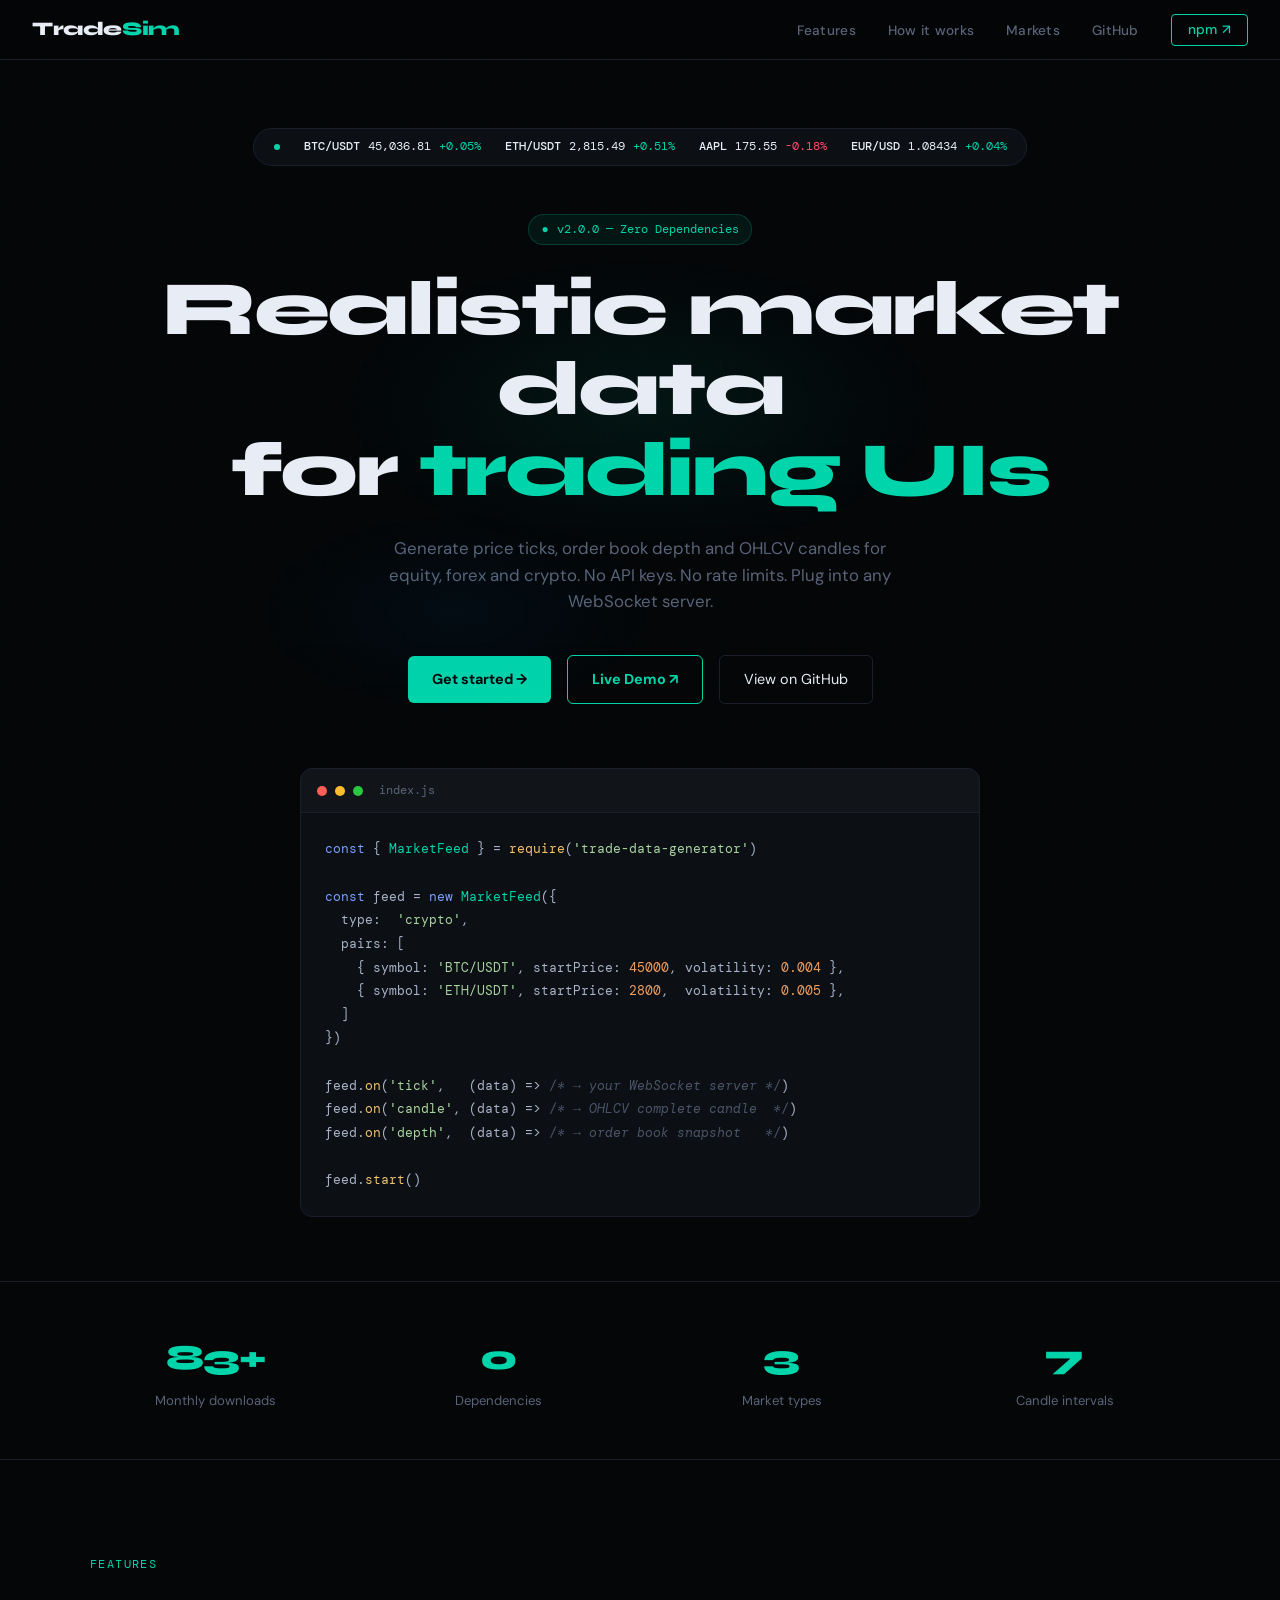
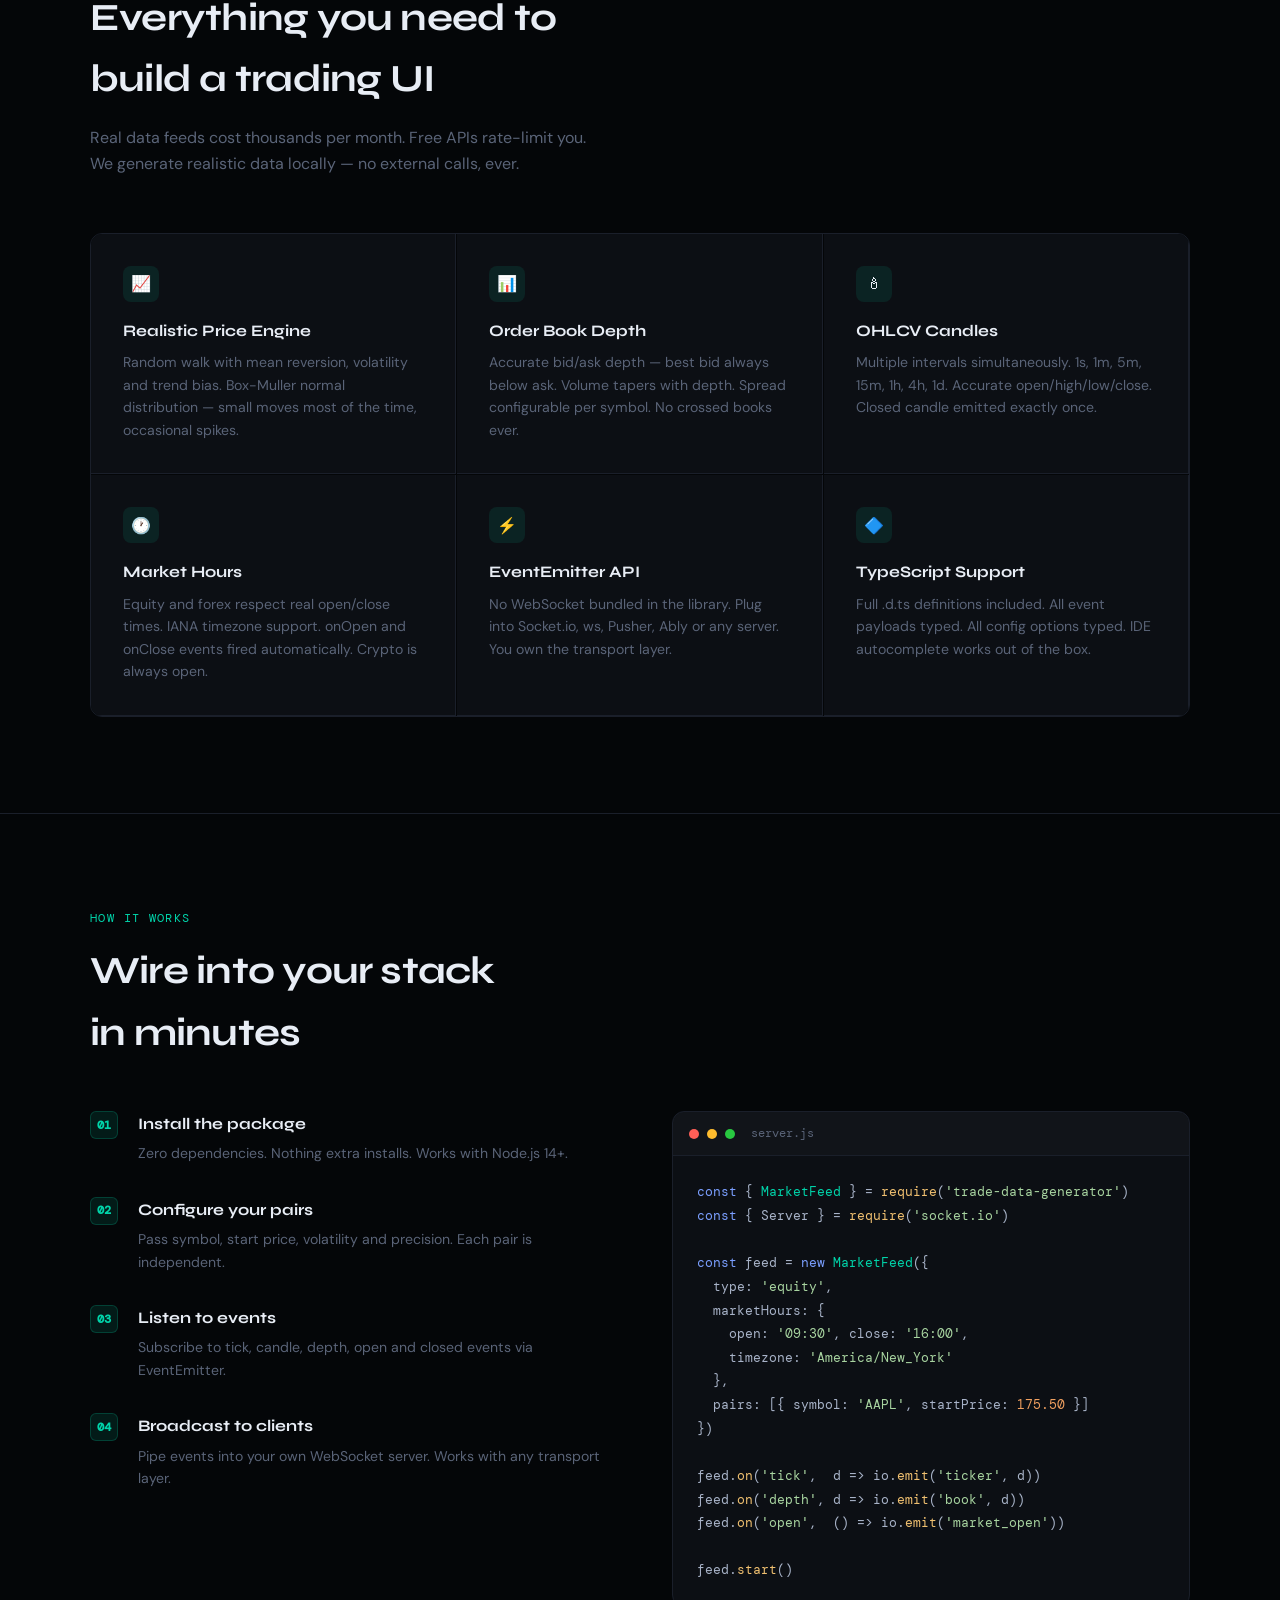
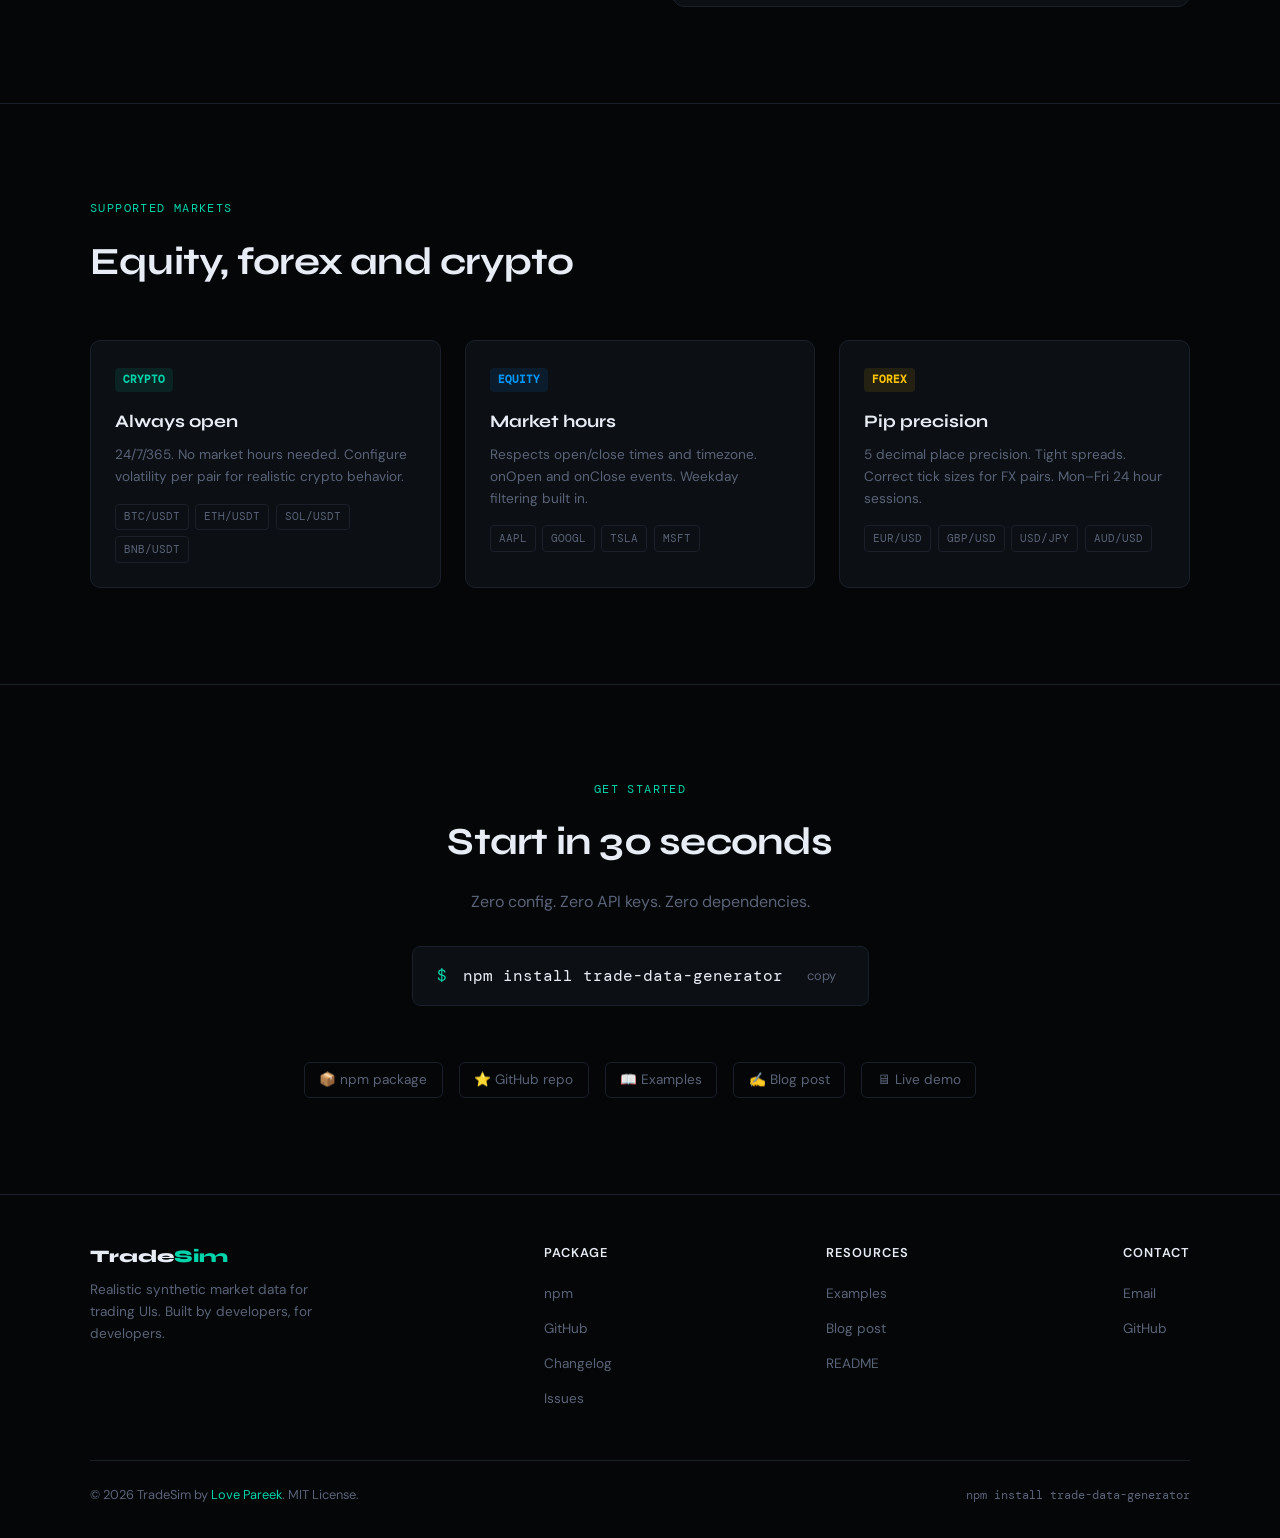
==== commit 6a5277cf: "feat: add demo page for trade data generator" ====
--- a/index.html
+++ b/index.html
@@ -918,6 +918,17 @@
           class="btn-primary"
         >
           Get started →
+        </a>
+        <a
+          href="/demo"
+          class="btn-primary"
+          style="
+            background: transparent;
+            border: 1px solid var(--accent);
+            color: var(--accent);
+          "
+        >
+          Live Demo ↗
         </a>
         <a
           href="https://github.com/monupareeklg/trade-data-generator"
@@ -1219,6 +1230,7 @@
           >
             ✍️ Blog post
           </a>
+          <a href="/demo" class="install-link"> 🖥 Live demo </a>
         </div>
       </div>
     </section>
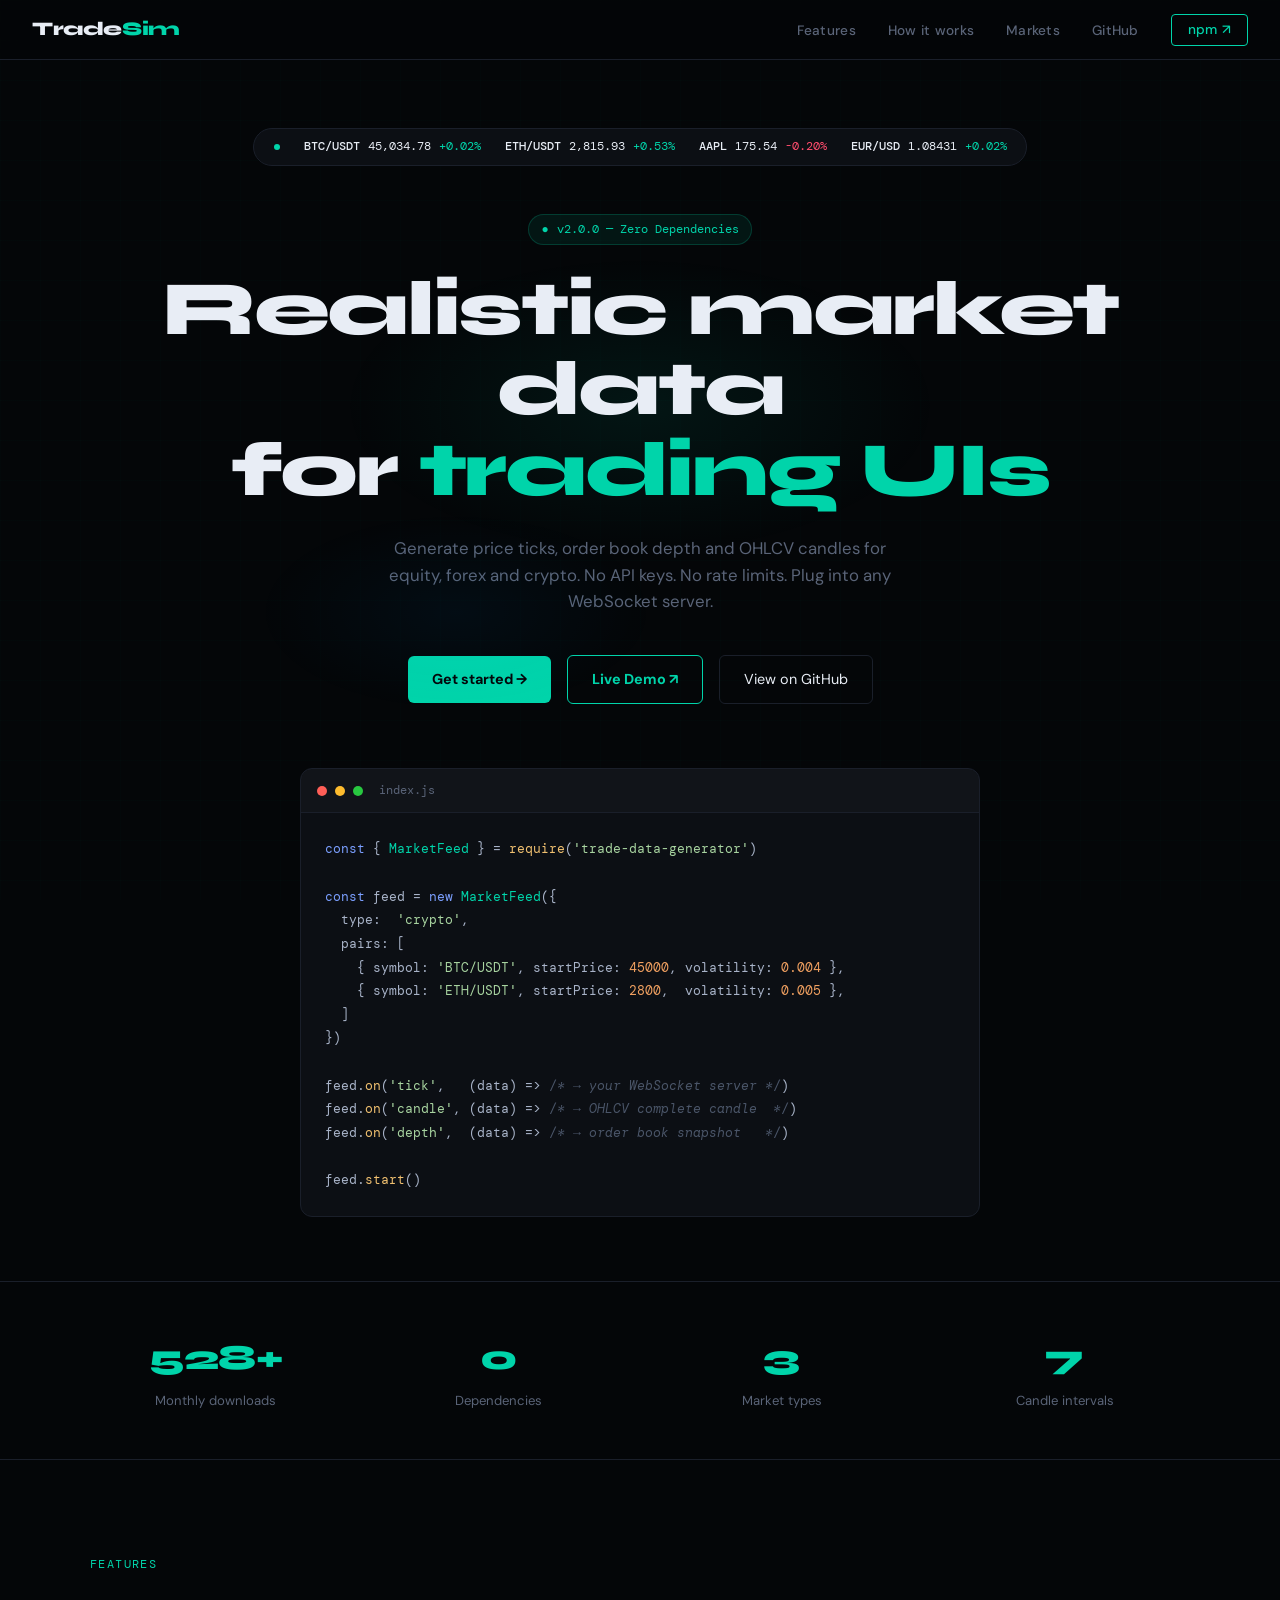
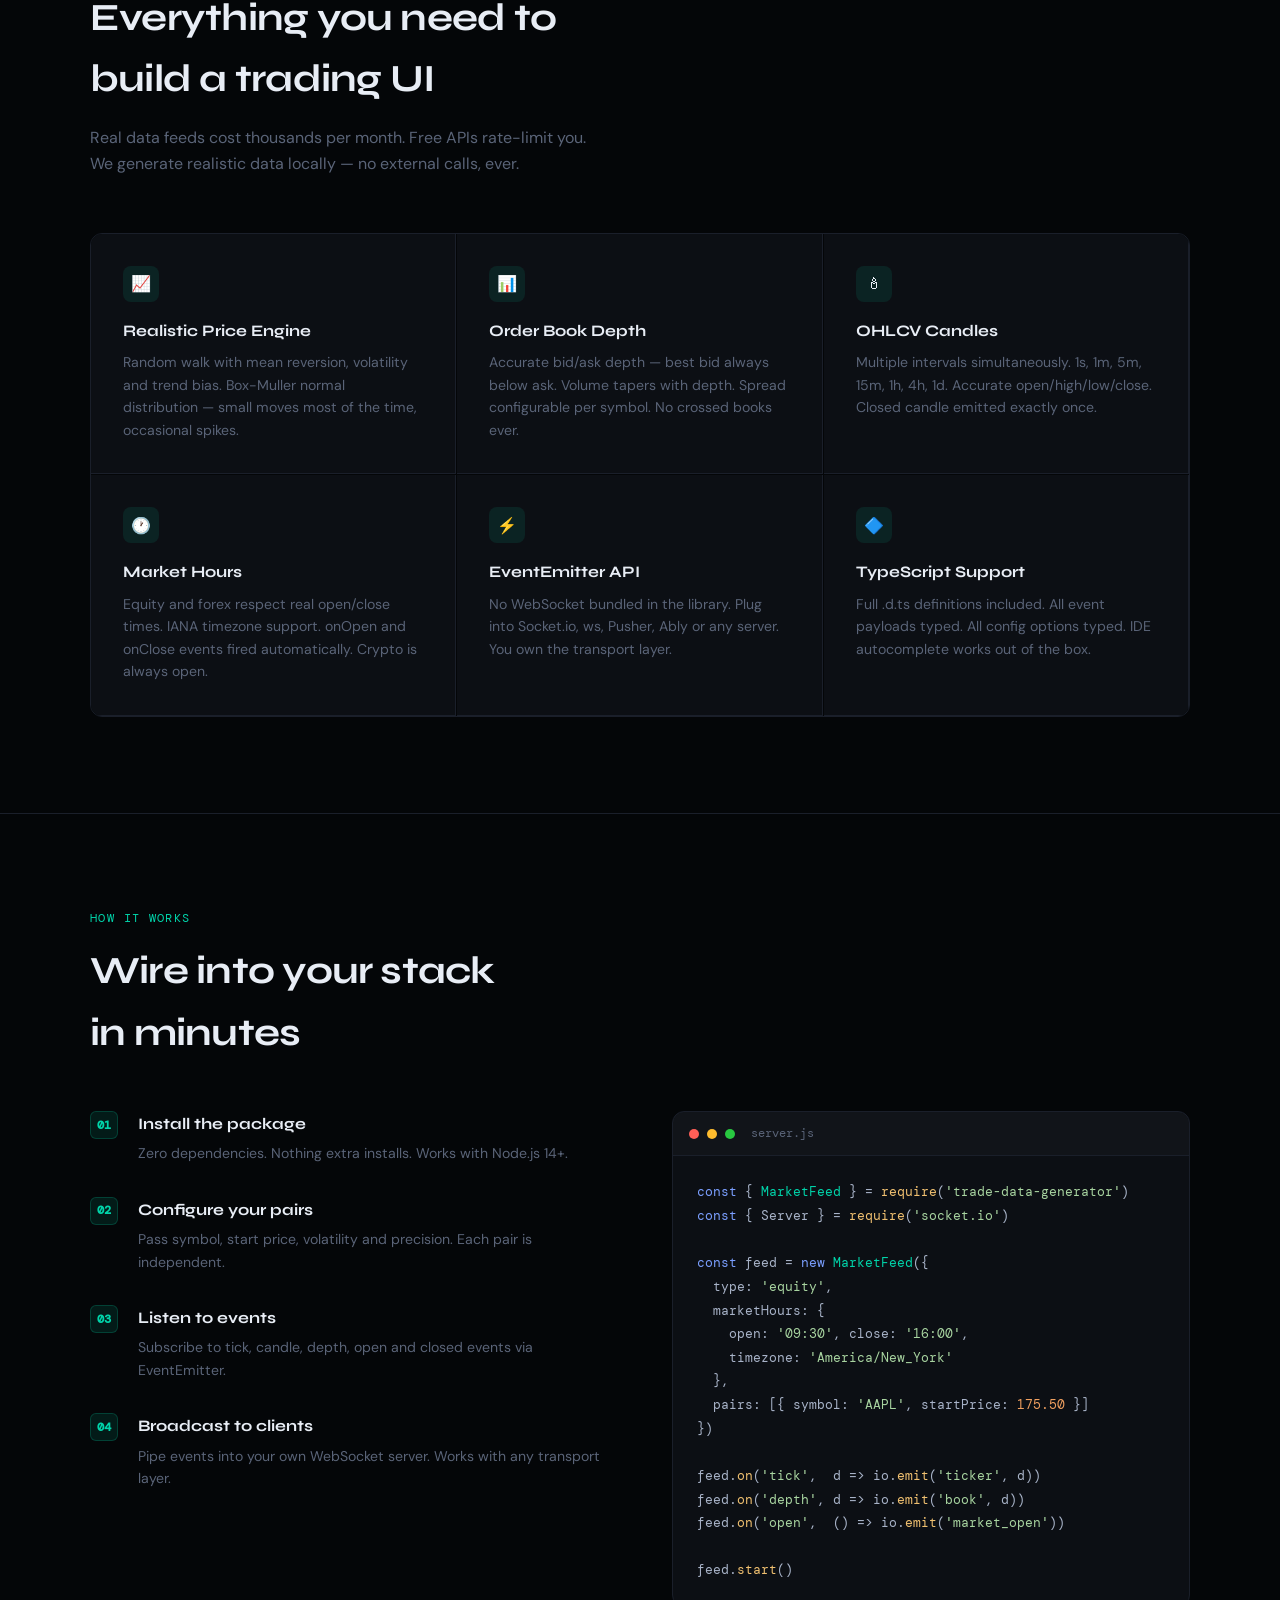
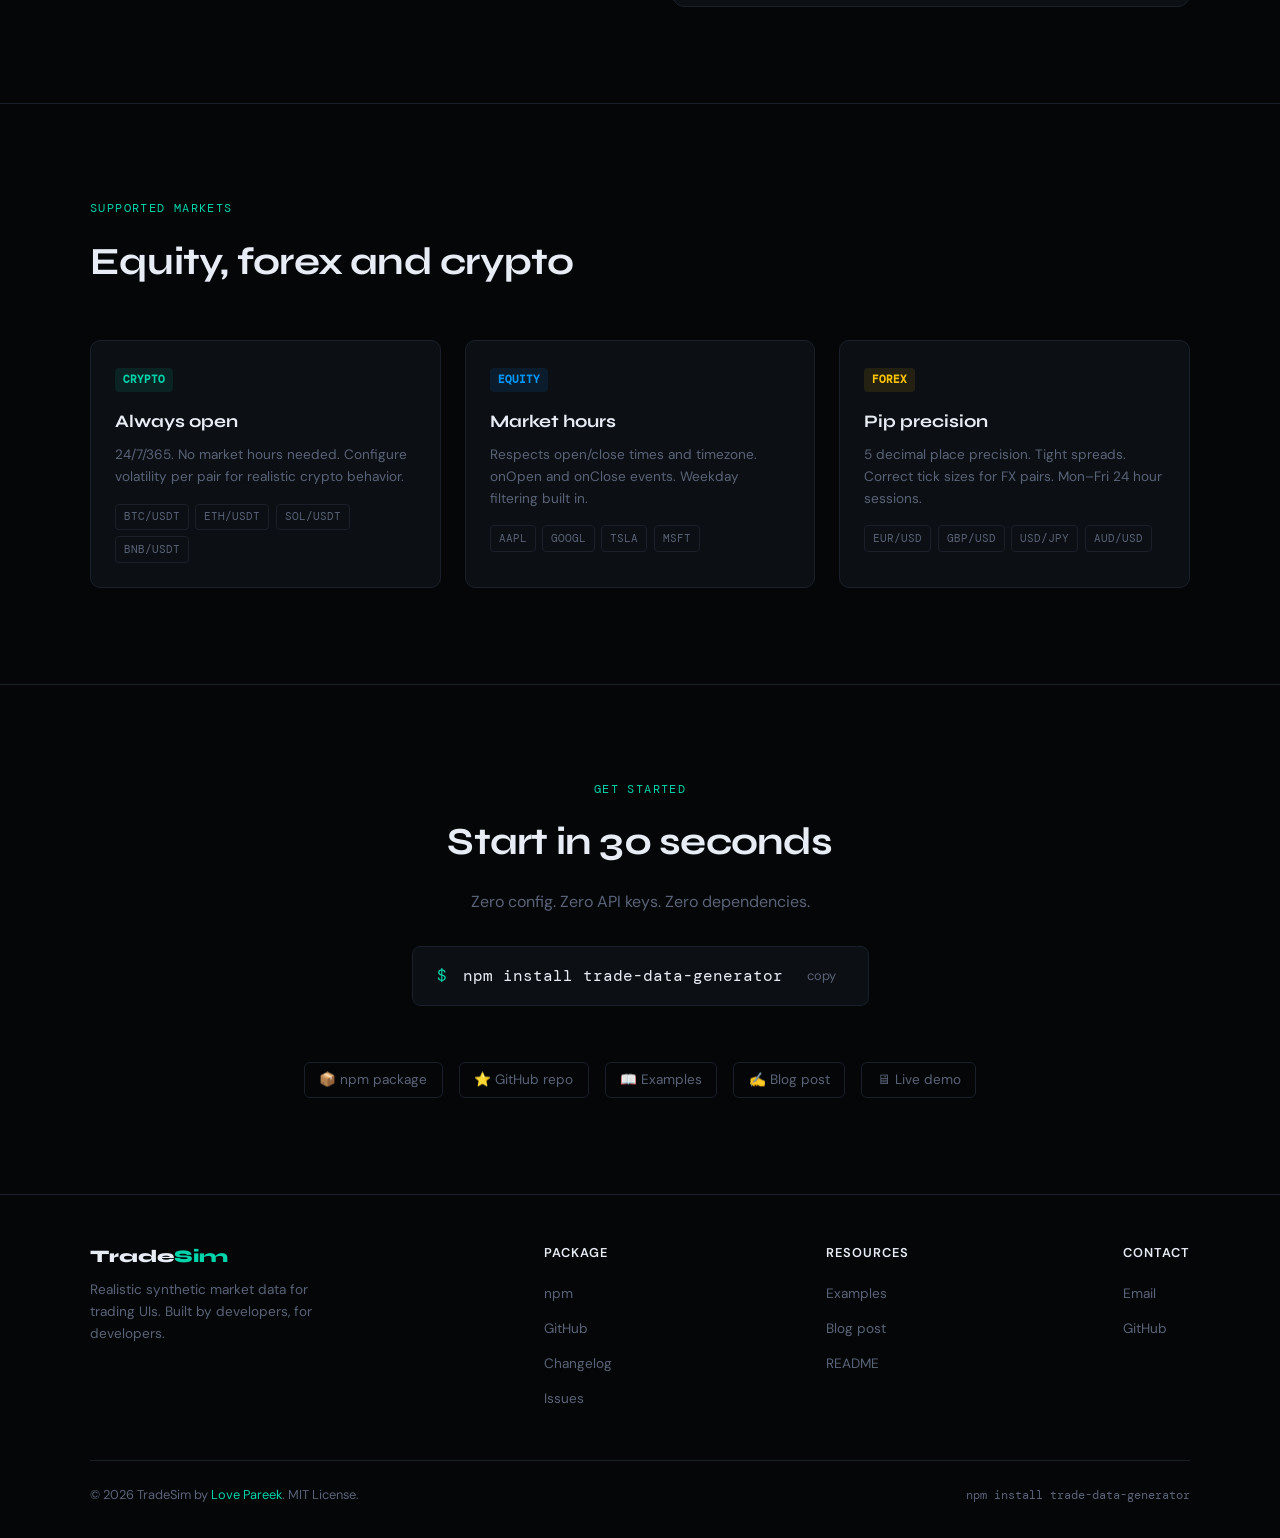
==== commit c5ed5a8c: "feat: add SEO centric image and titles" ====
--- a/index.html
+++ b/index.html
@@ -22,6 +22,20 @@
     <meta property="og:url" content="https://tradesim.dev" />
     <meta property="og:type" content="website" />
     <meta name="twitter:card" content="summary_large_image" />
+    <meta http-equiv="content-language" content="en" />
+    <meta property="og:image" content="https://tradesim.dev/og-image.png" />
+    <meta property="og:image:width" content="1200" />
+    <meta property="og:image:height" content="630" />
+
+    <meta name="twitter:image" content="https://tradesim.dev/og-image.png" />
+    <meta name="twitter:site" content="@stackOfLuv" />
+    <meta name="twitter:creator" content="@stackOfLuv" />
+
+    <meta name="theme-color" content="#00d4aa" />
+
+    <link rel="icon" type="image/x-icon" href="/favicon.ico" />
+    <link rel="apple-touch-icon" href="/apple-touch-icon.png" />
+
     <title>TradeSim — Realistic Market Data for Trading UIs</title>
 
     <link rel="preconnect" href="https://fonts.googleapis.com" />
@@ -29,6 +43,8 @@
       href="https://fonts.googleapis.com/css2?family=DM+Mono:wght@400;500&family=Syne:wght@400;600;700;800&family=DM+Sans:wght@300;400;500&display=swap"
       rel="stylesheet"
     />
+
+    <link rel="canonical" href="https://tradesim.dev/" />
 
     <style>
       :root {
@@ -969,7 +985,7 @@
       <div class="container">
         <div class="stats-grid">
           <div>
-            <div class="stat-value" id="stat-downloads">83+</div>
+            <div class="stat-value" id="stat-downloads">528+</div>
             <div class="stat-label">Monthly downloads</div>
           </div>
           <div>
@@ -1375,5 +1391,71 @@
 
       setInterval(updateTickers, 1200);
     </script>
+    <script type="application/ld+json">
+      {
+        "@context": "https://schema.org",
+        "@type": "SoftwareApplication",
+        "name": "trade-data-generator",
+        "applicationCategory": "DeveloperApplication",
+        "operatingSystem": "Node.js",
+        "description": "Generate realistic market data for trading UIs. Equity, forex and crypto. Zero dependencies. EventEmitter API.",
+        "url": "https://tradesim.dev",
+        "downloadUrl": "https://www.npmjs.com/package/trade-data-generator",
+        "softwareVersion": "2.0.0",
+        "license": "https://opensource.org/licenses/MIT",
+        "author": {
+          "@type": "Person",
+          "name": "Love Pareek",
+          "url": "https://github.com/monupareeklg"
+        },
+        "offers": {
+          "@type": "Offer",
+          "price": "0",
+          "priceCurrency": "USD"
+        },
+        "keywords": "market data, trading, npm, nodejs, websocket, crypto, forex, equity"
+      }
+    </script>
+
+    <script type="application/ld+json">
+      {
+        "@context": "https://schema.org",
+        "@type": "FAQPage",
+        "mainEntity": [
+          {
+            "@type": "Question",
+            "name": "What is trade-data-generator?",
+            "acceptedAnswer": {
+              "@type": "Answer",
+              "text": "trade-data-generator is a Node.js npm library that generates realistic synthetic market data for trading UIs. It supports equity, forex and crypto with zero dependencies and zero API keys required."
+            }
+          },
+          {
+            "@type": "Question",
+            "name": "How do I install trade-data-generator?",
+            "acceptedAnswer": {
+              "@type": "Answer",
+              "text": "Install via npm: npm install trade-data-generator. Works with Node.js 14+. Zero dependencies."
+            }
+          },
+          {
+            "@type": "Question",
+            "name": "Does trade-data-generator work with WebSocket?",
+            "acceptedAnswer": {
+              "@type": "Answer",
+              "text": "Yes. trade-data-generator uses EventEmitter API so you can pipe events into any WebSocket server — Socket.io, ws, Pusher, Ably or any transport layer."
+            }
+          },
+          {
+            "@type": "Question",
+            "name": "Is trade-data-generator free?",
+            "acceptedAnswer": {
+              "@type": "Answer",
+              "text": "Yes. trade-data-generator is completely free and open source under MIT license. No API keys, no rate limits, no subscriptions required."
+            }
+          }
+        ]
+      }
+    </script>
   </body>
 </html>
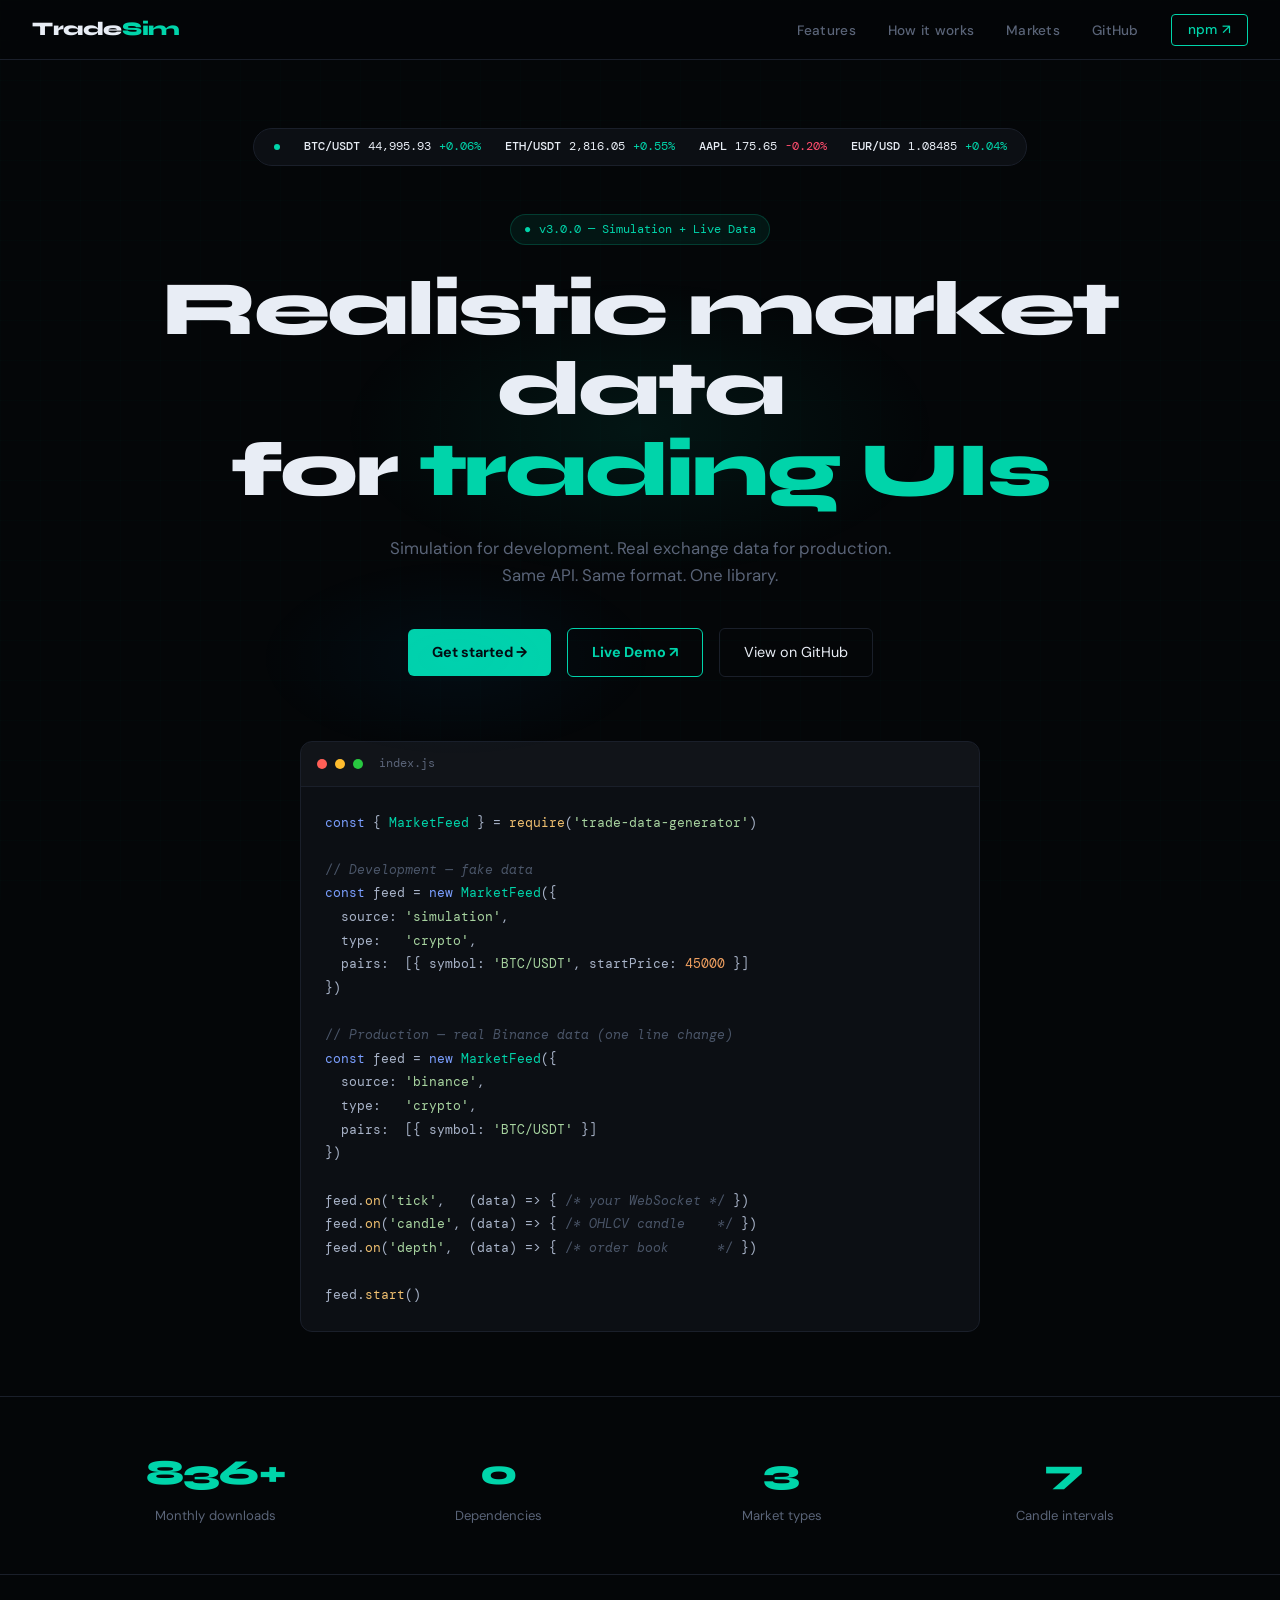
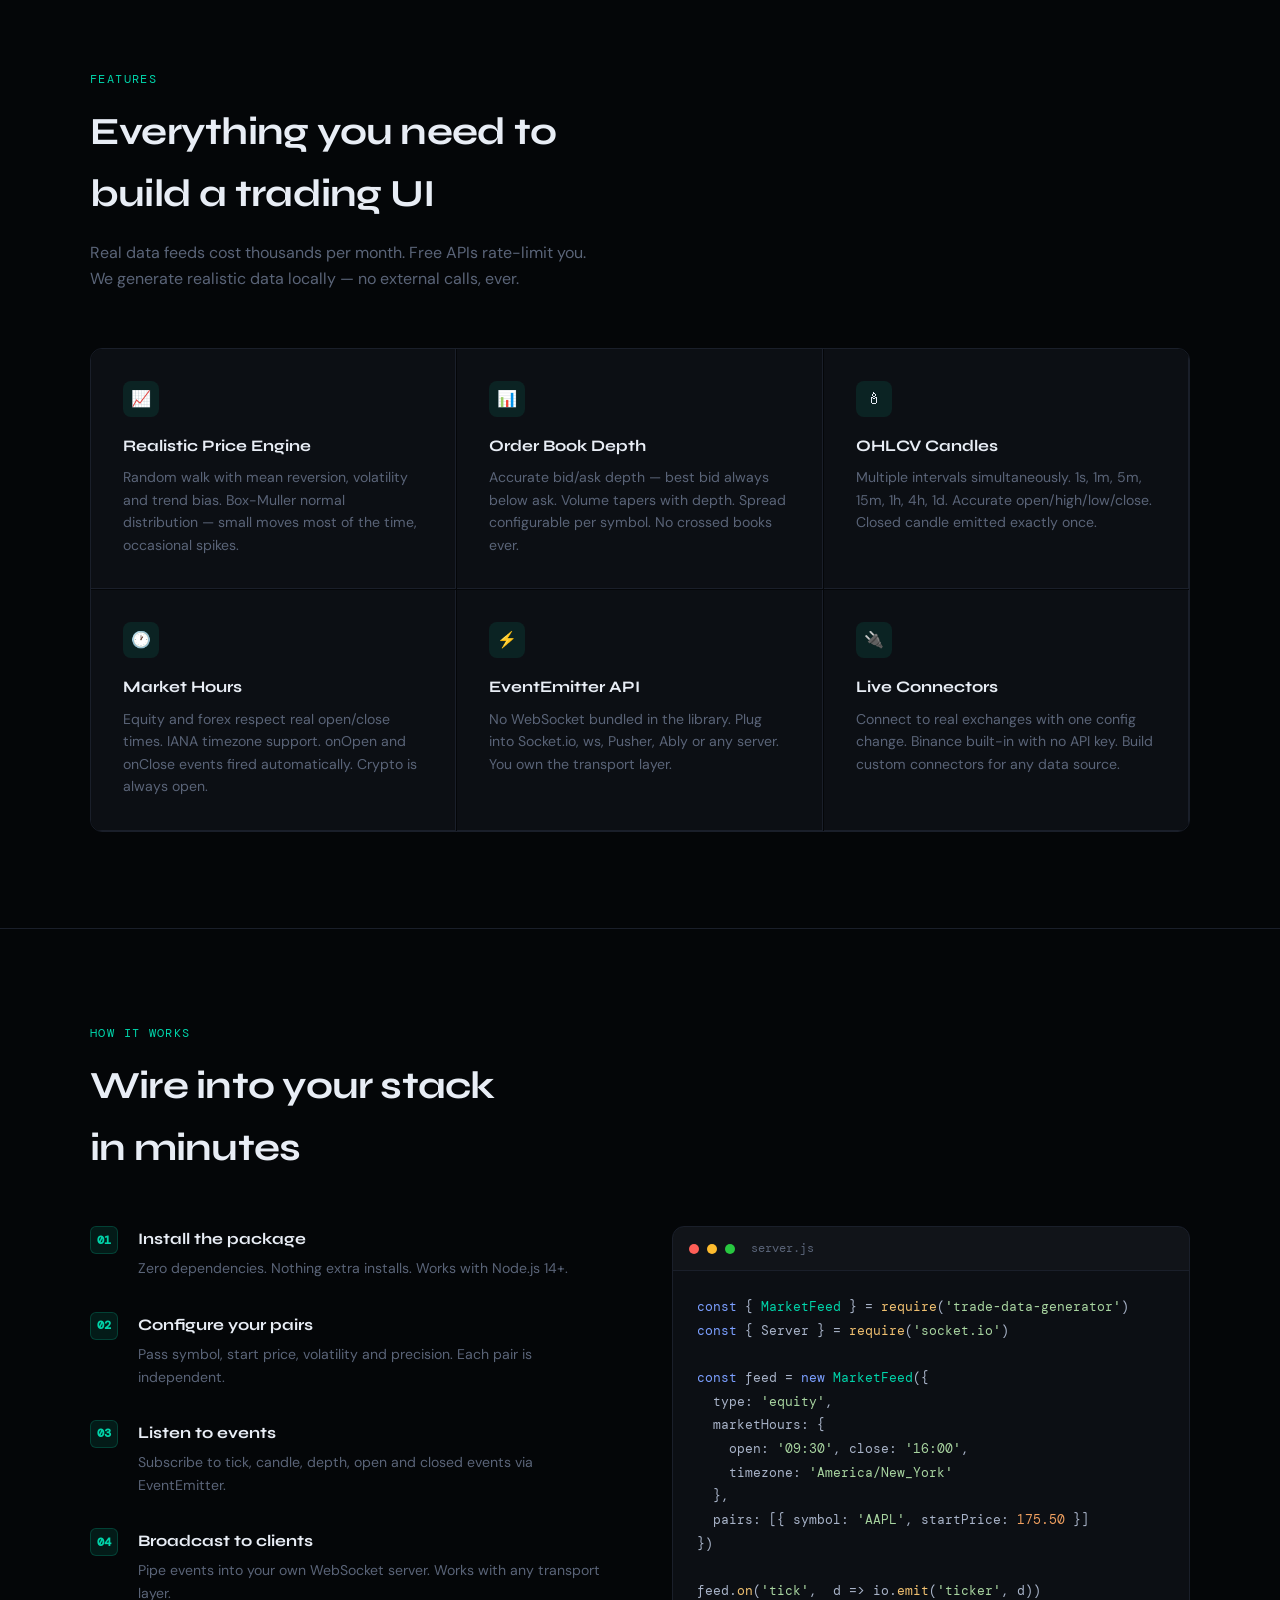
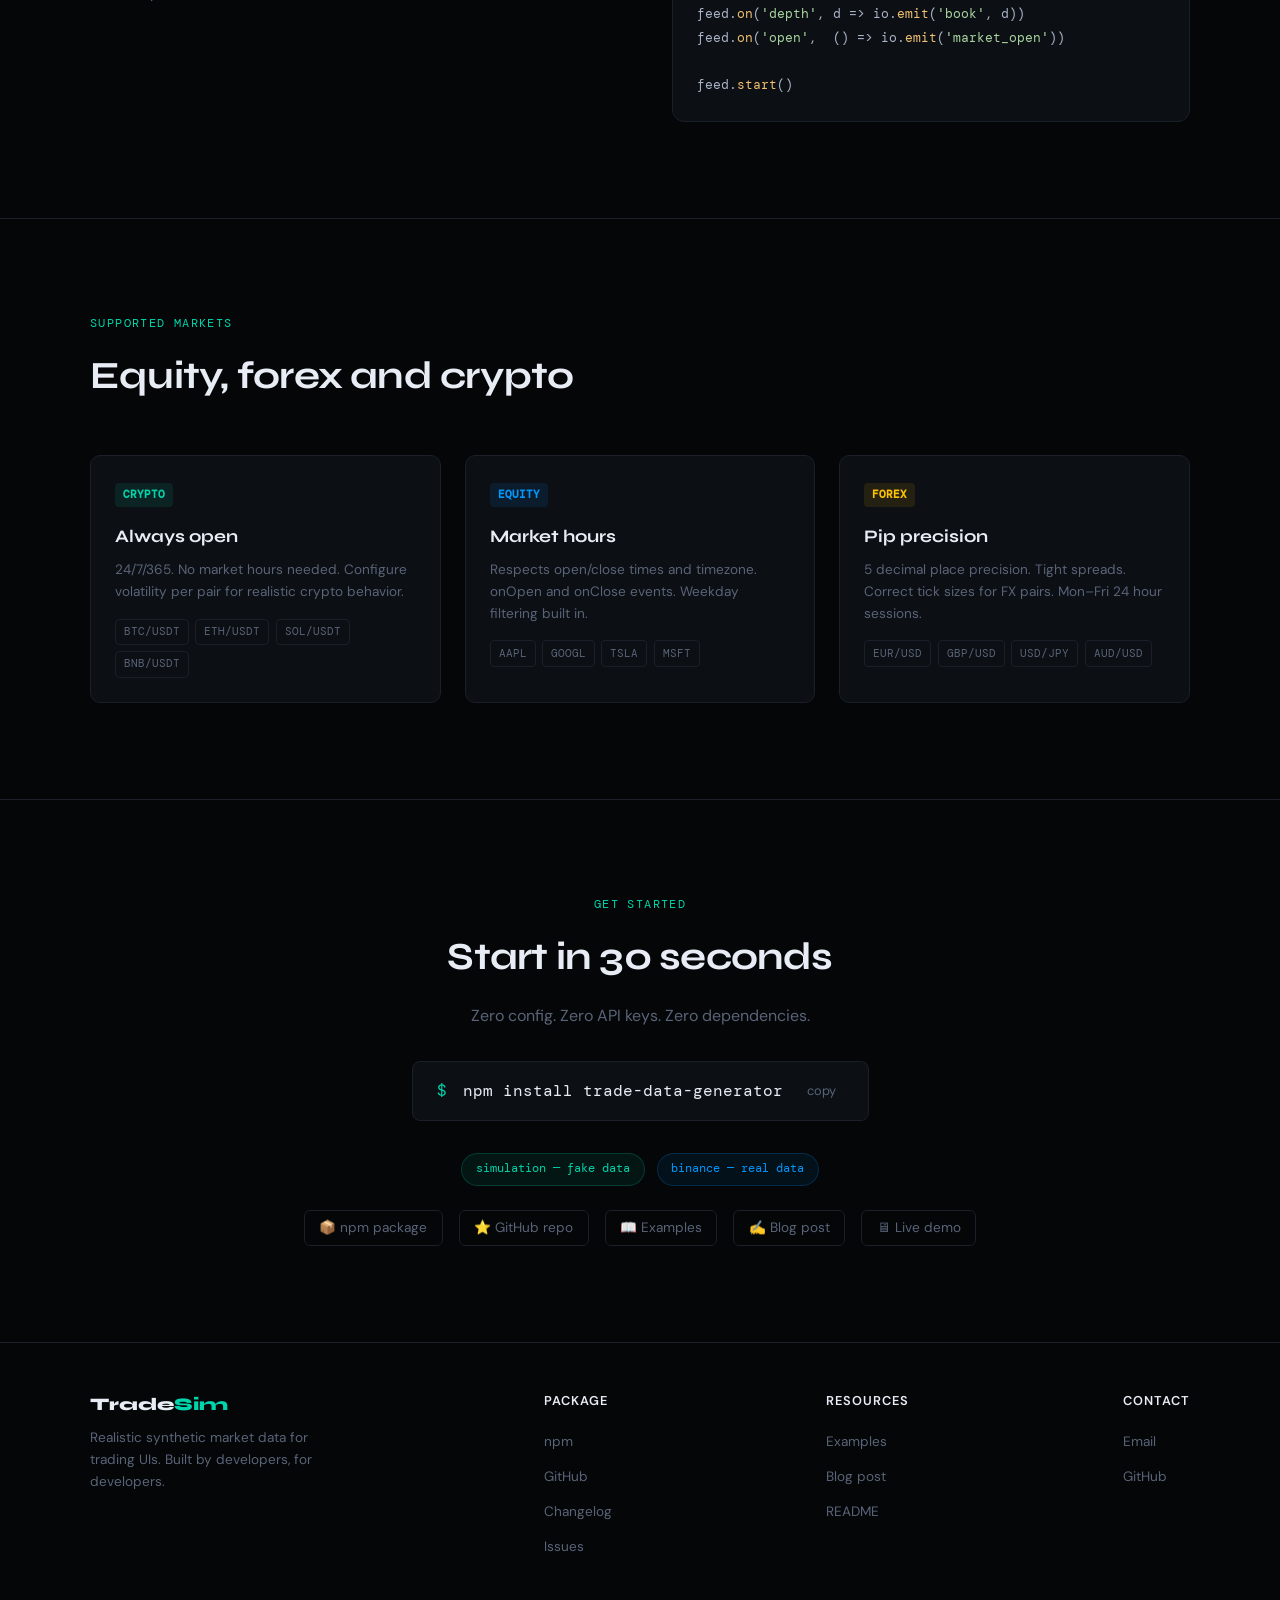
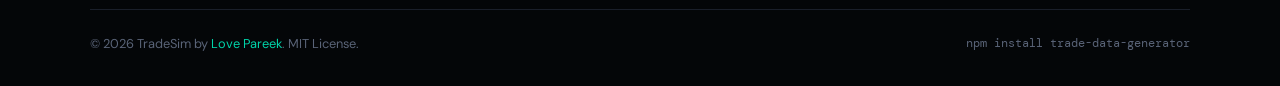
==== commit a1ff6090: "feat: add new updated version and binance connector data" ====
--- a/index.html
+++ b/index.html
@@ -917,14 +917,13 @@
         </div>
       </div>
 
-      <div class="hero-badge"><span>●</span> v2.0.0 — Zero Dependencies</div>
+      <div class="hero-badge"><span>●</span> v3.0.0 — Simulation + Live Data</div>
 
       <h1>Realistic market data<br />for <em>trading UIs</em></h1>
 
       <p>
-        Generate price ticks, order book depth and OHLCV candles for equity,
-        forex and crypto. No API keys. No rate limits. Plug into any WebSocket
-        server.
+        Simulation for development. Real exchange data for production. Same API.
+        Same format. One library.
       </p>
 
       <div class="hero-actions">
@@ -964,17 +963,23 @@
         </div>
         <pre><span class="kw">const</span> { <span class="acc">MarketFeed</span> } = <span class="fn">require</span>(<span class="str">'trade-data-generator'</span>)
 
+<span class="cm">// Development — fake data</span>
 <span class="kw">const</span> feed = <span class="kw">new</span> <span class="acc">MarketFeed</span>({
-  type:  <span class="str">'crypto'</span>,
-  pairs: [
-    { symbol: <span class="str">'BTC/USDT'</span>, startPrice: <span class="num">45000</span>, volatility: <span class="num">0.004</span> },
-    { symbol: <span class="str">'ETH/USDT'</span>, startPrice: <span class="num">2800</span>,  volatility: <span class="num">0.005</span> },
-  ]
+  source: <span class="str">'simulation'</span>,
+  type:   <span class="str">'crypto'</span>,
+  pairs:  [{ symbol: <span class="str">'BTC/USDT'</span>, startPrice: <span class="num">45000</span> }]
 })
 
-feed.<span class="fn">on</span>(<span class="str">'tick'</span>,   (data) => <span class="cm">/* → your WebSocket server */</span>)
-feed.<span class="fn">on</span>(<span class="str">'candle'</span>, (data) => <span class="cm">/* → OHLCV complete candle  */</span>)
-feed.<span class="fn">on</span>(<span class="str">'depth'</span>,  (data) => <span class="cm">/* → order book snapshot   */</span>)
+<span class="cm">// Production — real Binance data (one line change)</span>
+<span class="kw">const</span> feed = <span class="kw">new</span> <span class="acc">MarketFeed</span>({
+  source: <span class="str">'binance'</span>,
+  type:   <span class="str">'crypto'</span>,
+  pairs:  [{ symbol: <span class="str">'BTC/USDT'</span> }]
+})
+
+feed.<span class="fn">on</span>(<span class="str">'tick'</span>,   (data) => { <span class="cm">/* your WebSocket */</span> })
+feed.<span class="fn">on</span>(<span class="str">'candle'</span>, (data) => { <span class="cm">/* OHLCV candle    */</span> })
+feed.<span class="fn">on</span>(<span class="str">'depth'</span>,  (data) => { <span class="cm">/* order book      */</span> })
 
 feed.<span class="fn">start</span>()</pre>
       </div>
@@ -985,7 +990,7 @@
       <div class="container">
         <div class="stats-grid">
           <div>
-            <div class="stat-value" id="stat-downloads">528+</div>
+            <div class="stat-value" id="stat-downloads">836+</div>
             <div class="stat-label">Monthly downloads</div>
           </div>
           <div>
@@ -1061,11 +1066,11 @@
             </p>
           </div>
           <div class="feature-card">
-            <div class="feature-icon">🔷</div>
-            <h3>TypeScript Support</h3>
+            <div class="feature-icon">🔌</div>
+            <h3>Live Connectors</h3>
             <p>
-              Full .d.ts definitions included. All event payloads typed. All
-              config options typed. IDE autocomplete works out of the box.
+              Connect to real exchanges with one config change. Binance built-in
+              with no API key. Build custom connectors for any data source.
             </p>
           </div>
         </div>
@@ -1217,6 +1222,11 @@
           <button class="copy-btn" id="copy-btn">copy</button>
         </div>
 
+        <div style="display:flex;gap:0.75rem;justify-content:center;margin-bottom:1.5rem;flex-wrap:wrap;">
+          <span style="display:inline-flex;align-items:center;gap:0.4rem;font-family:var(--mono);font-size:0.78rem;padding:0.35rem 0.85rem;background:rgba(0,212,170,0.08);border:1px solid rgba(0,212,170,0.2);border-radius:100px;color:var(--accent);">simulation — fake data</span>
+          <span style="display:inline-flex;align-items:center;gap:0.4rem;font-family:var(--mono);font-size:0.78rem;padding:0.35rem 0.85rem;background:rgba(0,152,255,0.08);border:1px solid rgba(0,152,255,0.2);border-radius:100px;color:var(--accent2);">binance — real data</span>
+        </div>
+
         <div class="install-links">
           <a
             href="https://www.npmjs.com/package/trade-data-generator"
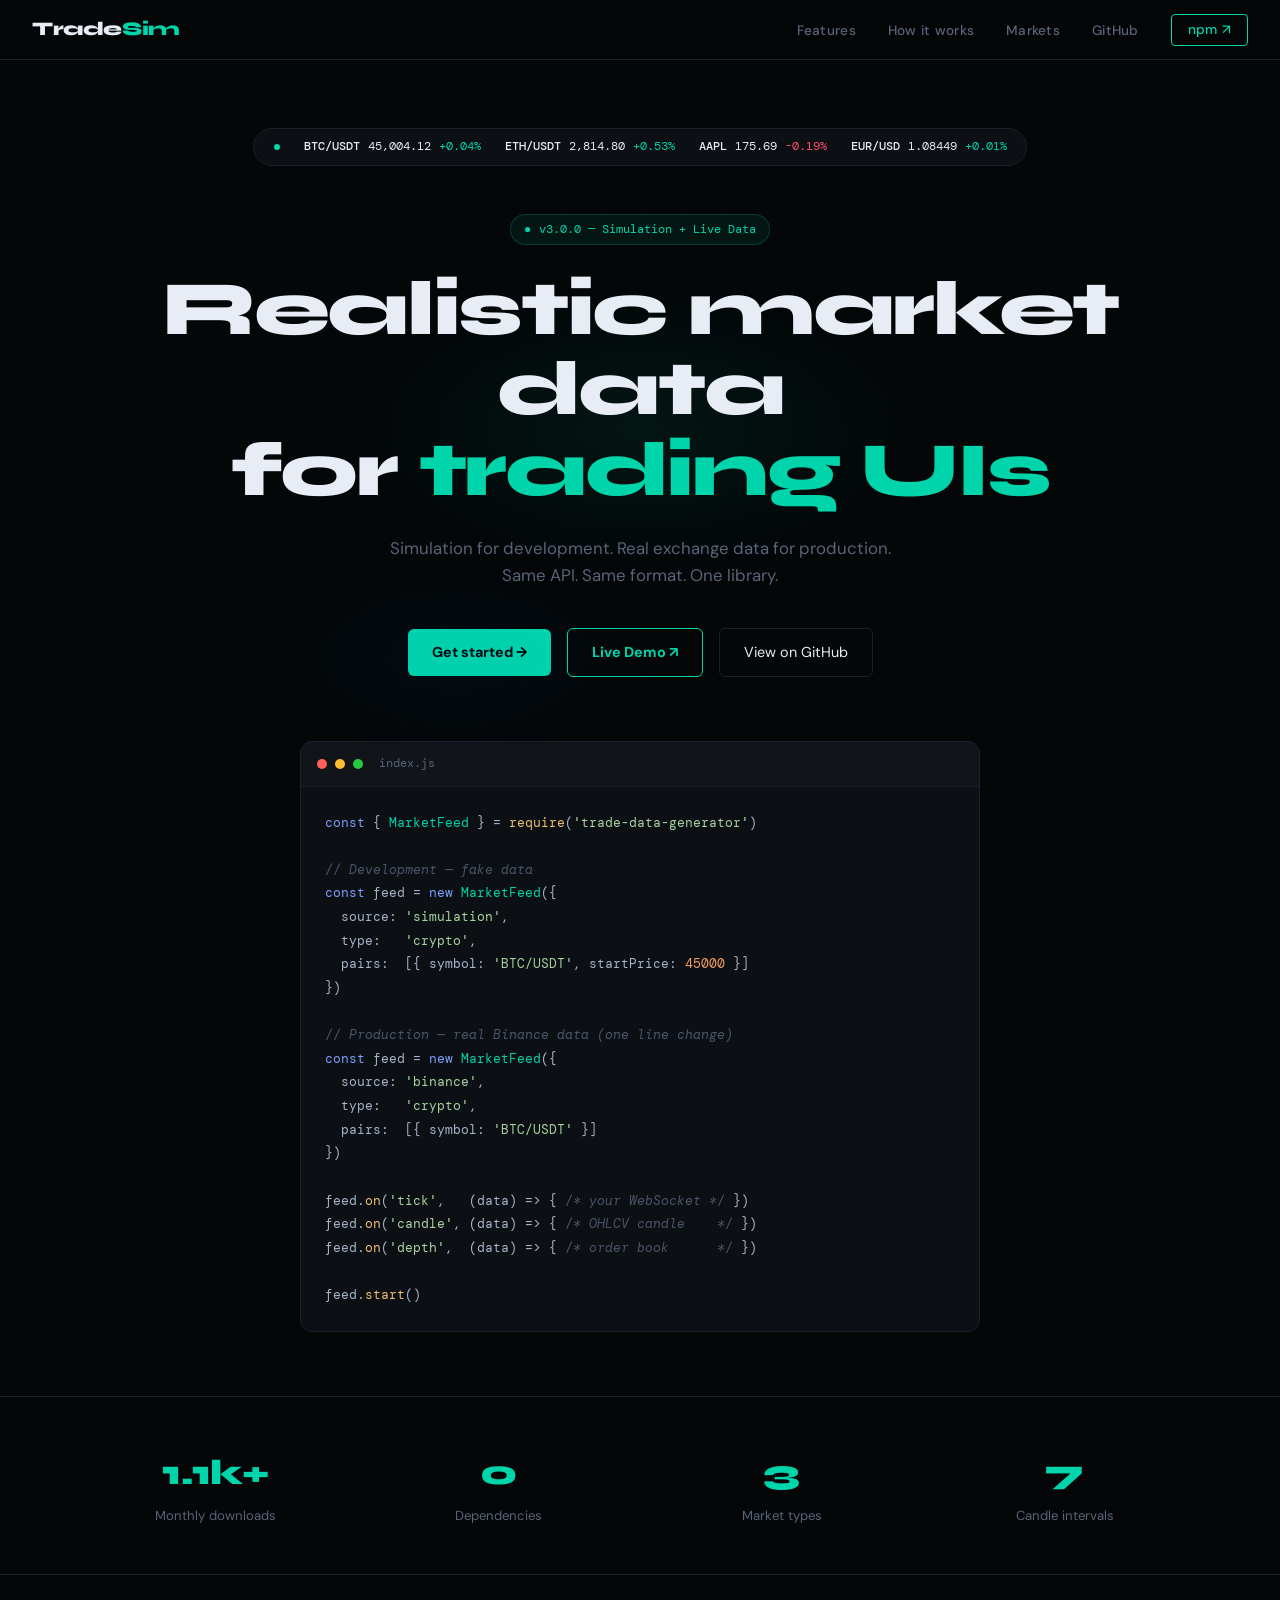
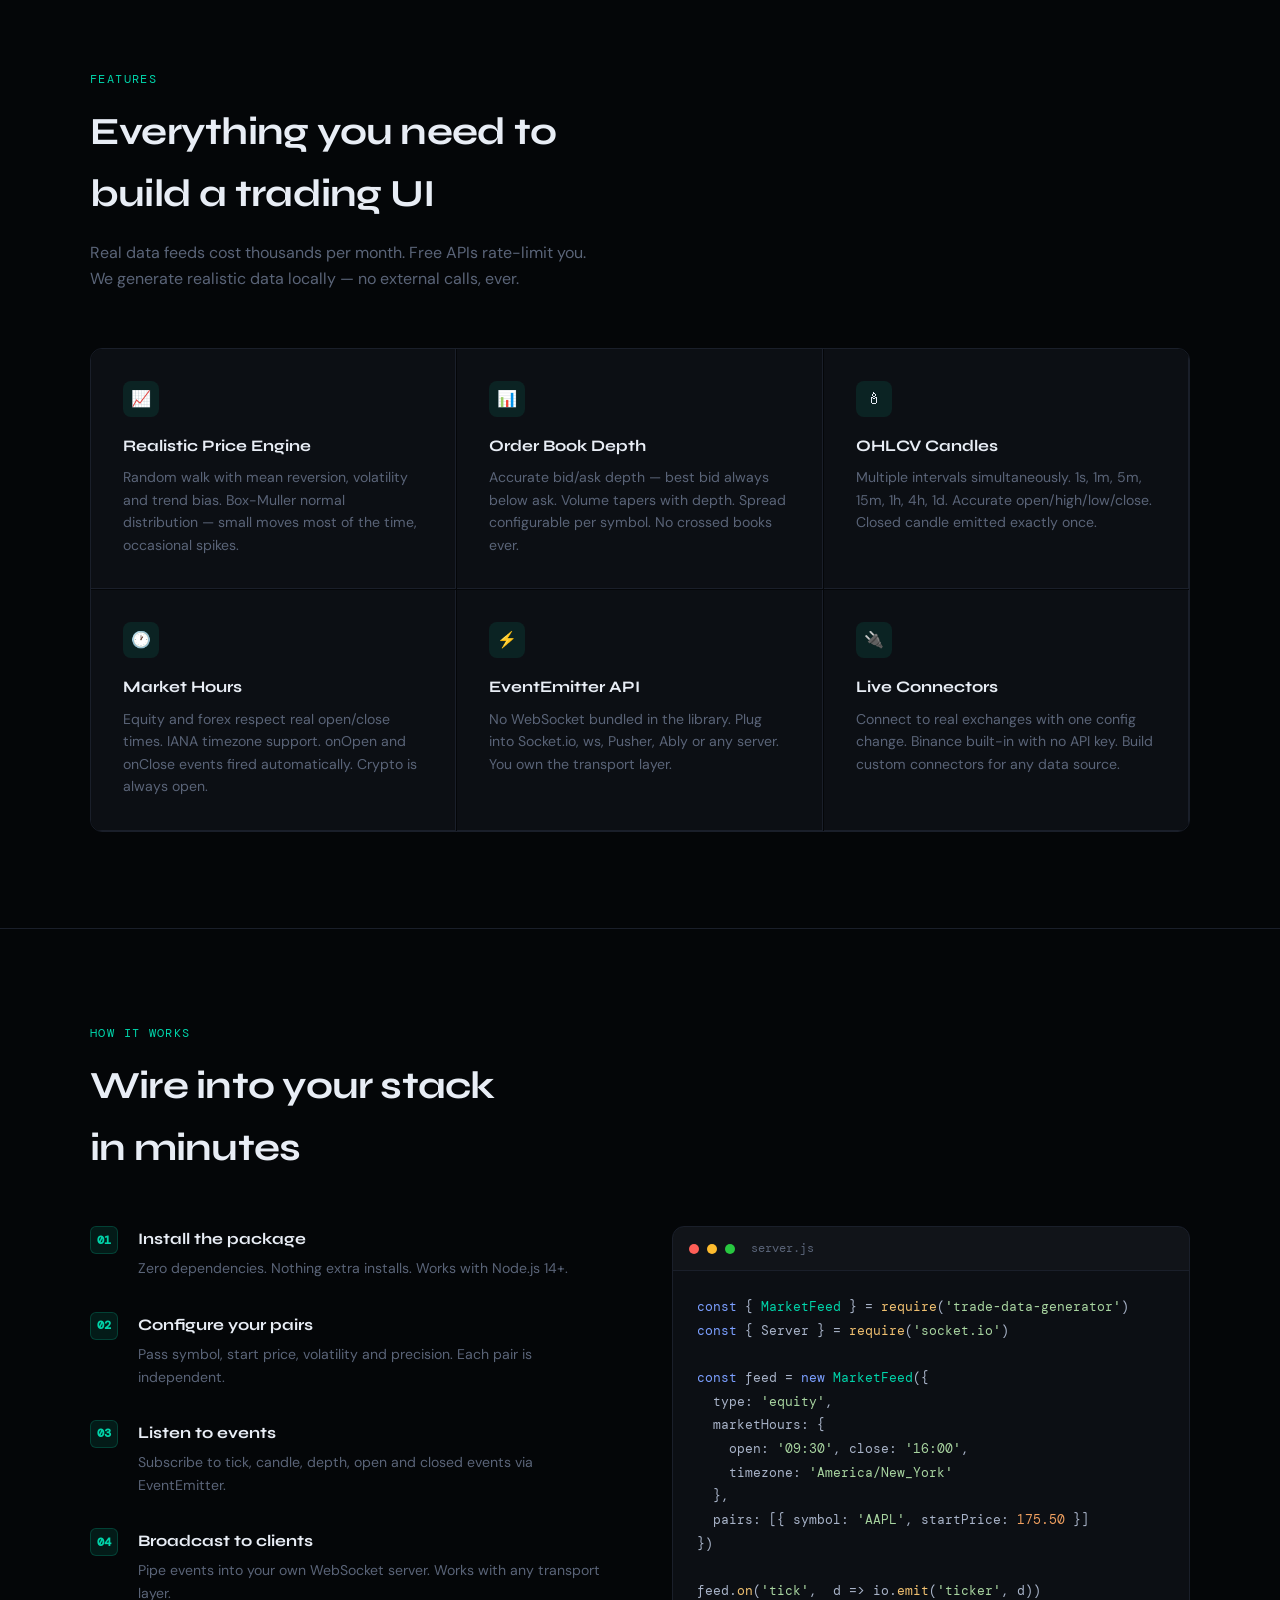
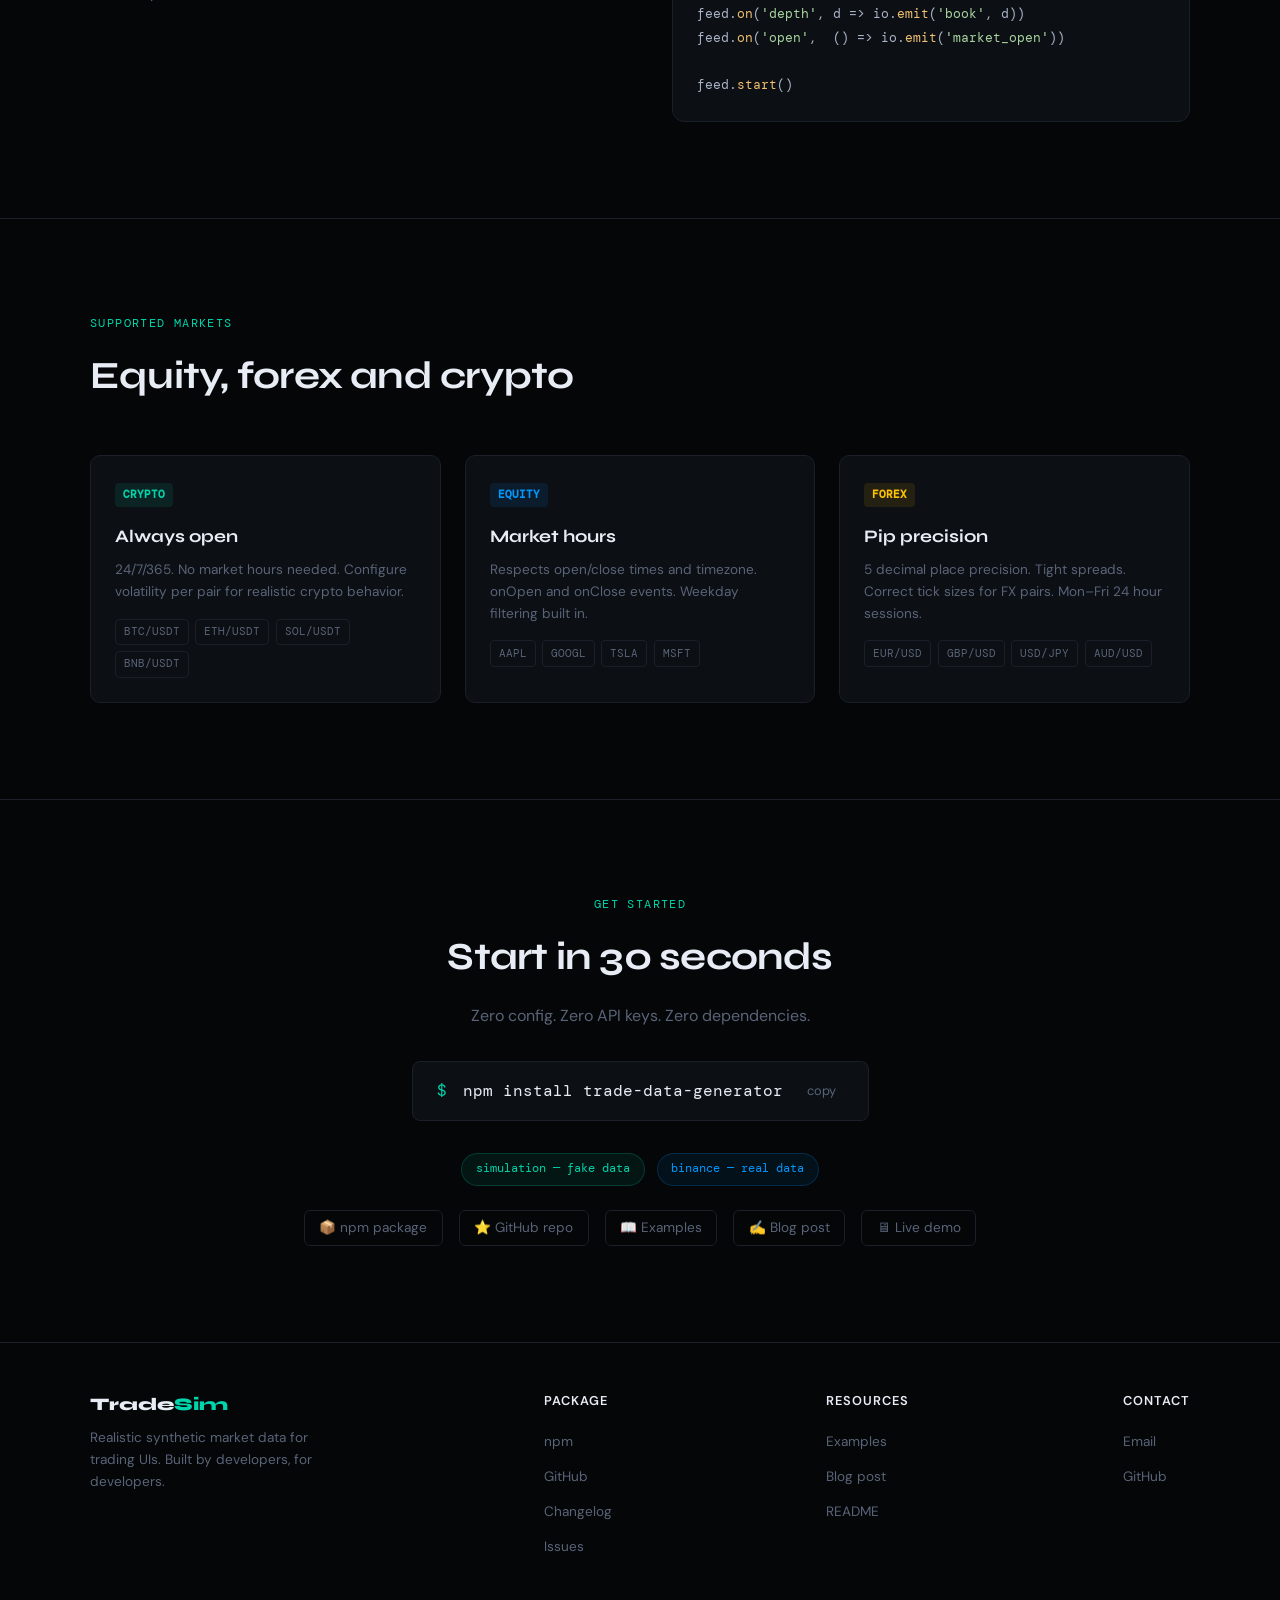
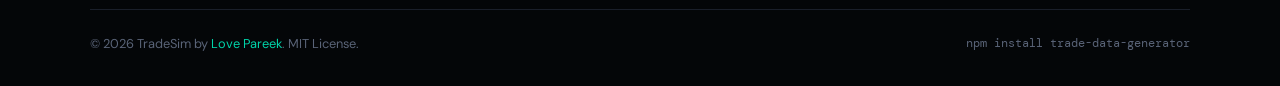
==== commit f65c30cd: "feat: add more SEO centric scripts" ====
--- a/index.html
+++ b/index.html
@@ -917,7 +917,9 @@
         </div>
       </div>
 
-      <div class="hero-badge"><span>●</span> v3.0.0 — Simulation + Live Data</div>
+      <div class="hero-badge">
+        <span>●</span> v3.0.0 — Simulation + Live Data
+      </div>
 
       <h1>Realistic market data<br />for <em>trading UIs</em></h1>
 
@@ -990,7 +992,7 @@
       <div class="container">
         <div class="stats-grid">
           <div>
-            <div class="stat-value" id="stat-downloads">836+</div>
+            <div class="stat-value" id="stat-downloads">1.1k+</div>
             <div class="stat-label">Monthly downloads</div>
           </div>
           <div>
@@ -1222,9 +1224,45 @@
           <button class="copy-btn" id="copy-btn">copy</button>
         </div>
 
-        <div style="display:flex;gap:0.75rem;justify-content:center;margin-bottom:1.5rem;flex-wrap:wrap;">
-          <span style="display:inline-flex;align-items:center;gap:0.4rem;font-family:var(--mono);font-size:0.78rem;padding:0.35rem 0.85rem;background:rgba(0,212,170,0.08);border:1px solid rgba(0,212,170,0.2);border-radius:100px;color:var(--accent);">simulation — fake data</span>
-          <span style="display:inline-flex;align-items:center;gap:0.4rem;font-family:var(--mono);font-size:0.78rem;padding:0.35rem 0.85rem;background:rgba(0,152,255,0.08);border:1px solid rgba(0,152,255,0.2);border-radius:100px;color:var(--accent2);">binance — real data</span>
+        <div
+          style="
+            display: flex;
+            gap: 0.75rem;
+            justify-content: center;
+            margin-bottom: 1.5rem;
+            flex-wrap: wrap;
+          "
+        >
+          <span
+            style="
+              display: inline-flex;
+              align-items: center;
+              gap: 0.4rem;
+              font-family: var(--mono);
+              font-size: 0.78rem;
+              padding: 0.35rem 0.85rem;
+              background: rgba(0, 212, 170, 0.08);
+              border: 1px solid rgba(0, 212, 170, 0.2);
+              border-radius: 100px;
+              color: var(--accent);
+            "
+            >simulation — fake data</span
+          >
+          <span
+            style="
+              display: inline-flex;
+              align-items: center;
+              gap: 0.4rem;
+              font-family: var(--mono);
+              font-size: 0.78rem;
+              padding: 0.35rem 0.85rem;
+              background: rgba(0, 152, 255, 0.08);
+              border: 1px solid rgba(0, 152, 255, 0.2);
+              border-radius: 100px;
+              color: var(--accent2);
+            "
+            >binance — real data</span
+          >
         </div>
 
         <div class="install-links">
@@ -1467,5 +1505,52 @@
         ]
       }
     </script>
+    <script type="application/ld+json">
+      {
+        "@context": "https://schema.org",
+        "@type": "SoftwareApplication",
+        "name": "trade-data-generator",
+        "applicationCategory": "DeveloperApplication",
+        "operatingSystem": "Node.js",
+        "description": "Generate realistic market data for trading UIs. Simulation for development. Real Binance data for production. Same API.",
+        "url": "https://tradesim.dev",
+        "downloadUrl": "https://www.npmjs.com/package/trade-data-generator",
+        "softwareVersion": "3.0.0",
+        "datePublished": "2026-05-08",
+        "dateModified": "2026-05-12",
+        "license": "https://opensource.org/licenses/MIT",
+        "author": {
+          "@type": "Person",
+          "name": "Love Pareek",
+          "url": "https://github.com/monupareeklg"
+        },
+        "offers": {
+          "@type": "Offer",
+          "price": "0",
+          "priceCurrency": "USD"
+        },
+        "keywords": "market data, trading, npm, nodejs, websocket, crypto, forex, equity, binance, simulation"
+      }
+    </script>
+    <script type="application/ld+json">
+      {
+        "@context": "https://schema.org",
+        "@type": "BreadcrumbList",
+        "itemListElement": [
+          {
+            "@type": "ListItem",
+            "position": 1,
+            "name": "Home",
+            "item": "https://tradesim.dev"
+          },
+          {
+            "@type": "ListItem",
+            "position": 2,
+            "name": "Demo",
+            "item": "https://tradesim.dev/demo"
+          }
+        ]
+      }
+    </script>
   </body>
 </html>
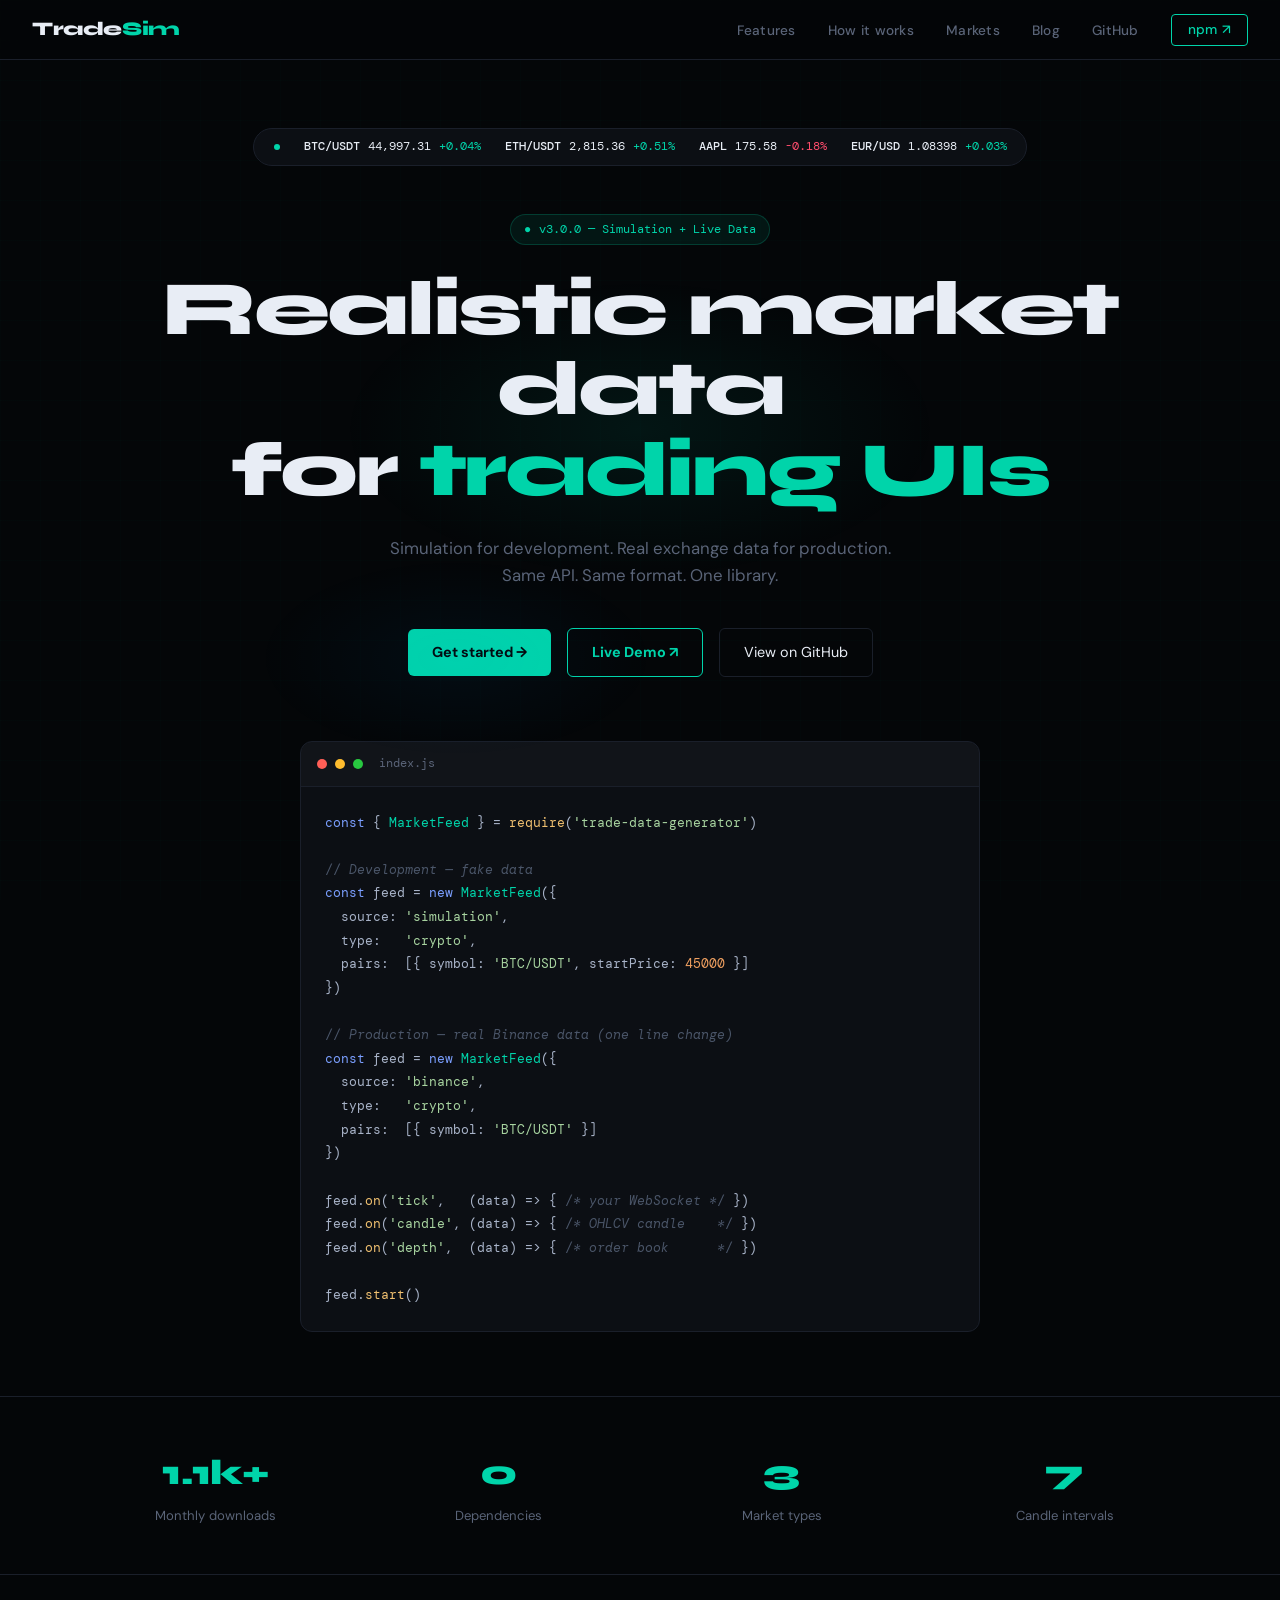
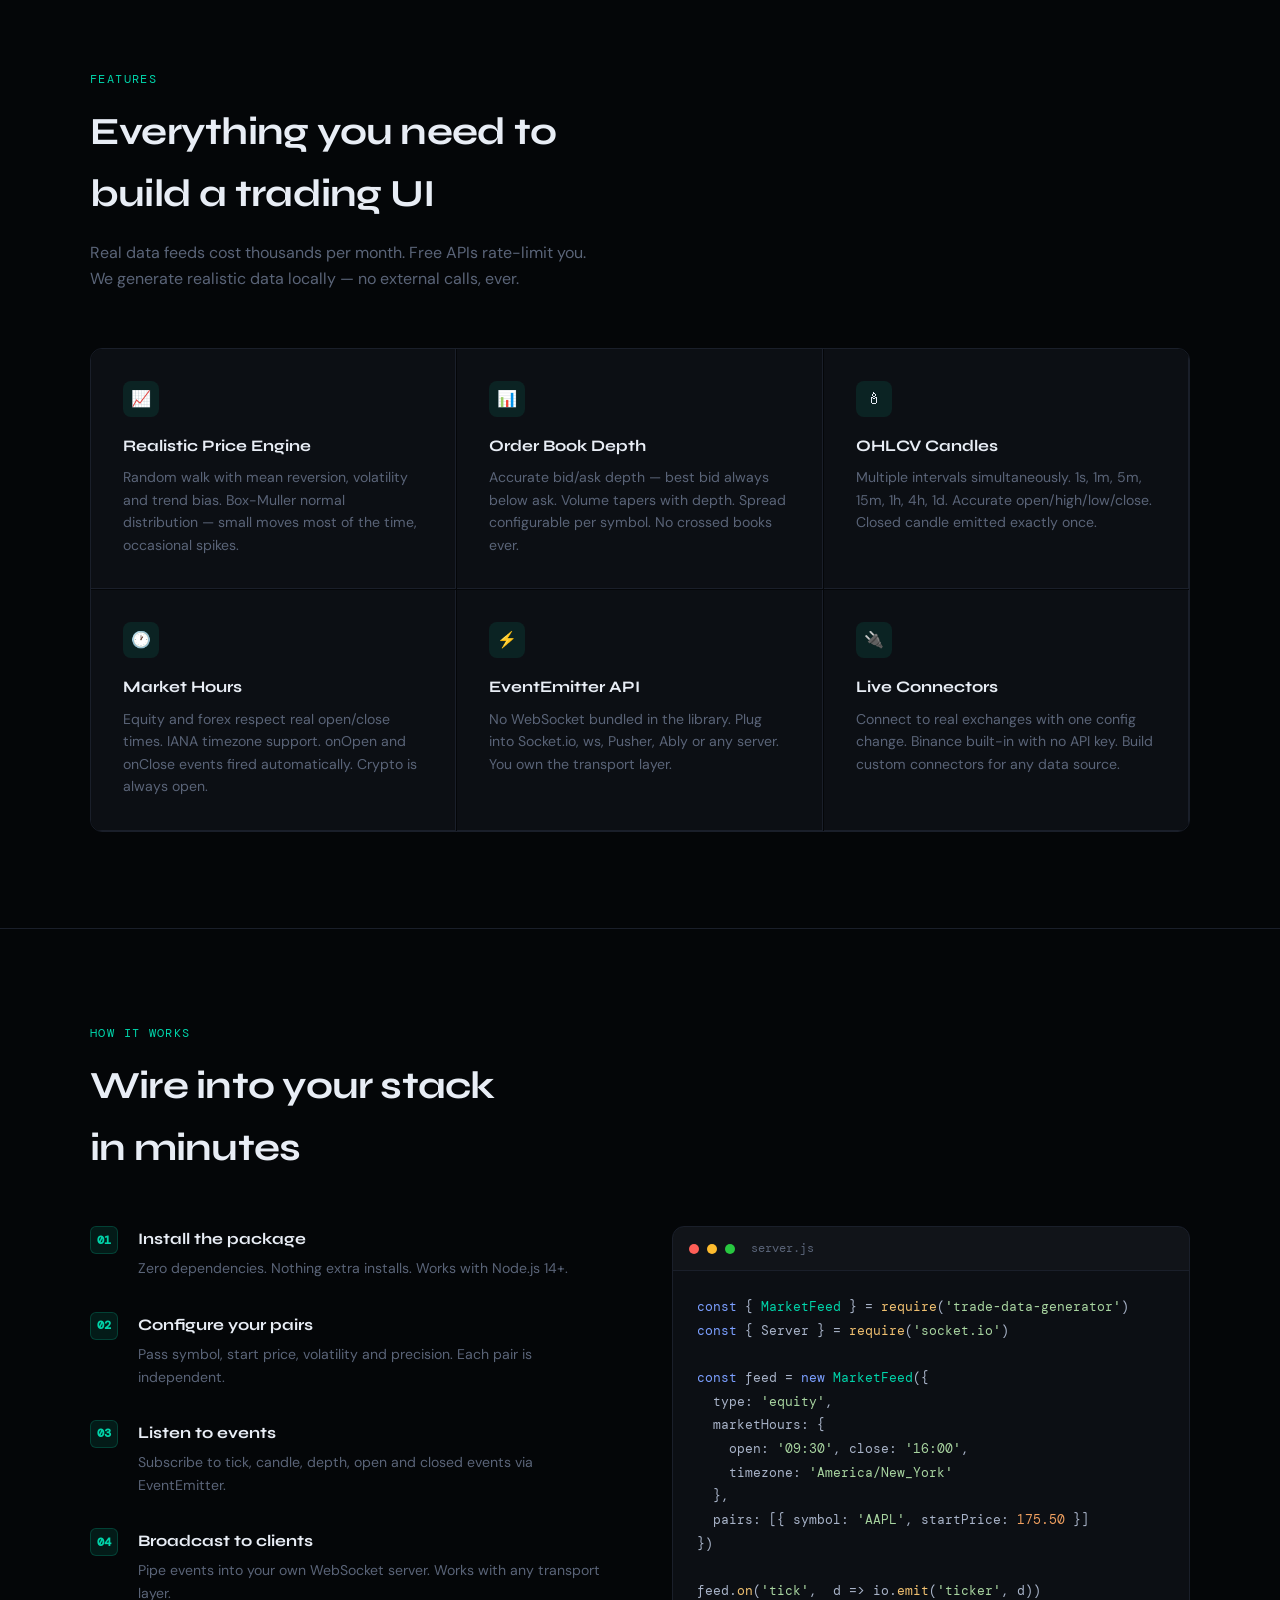
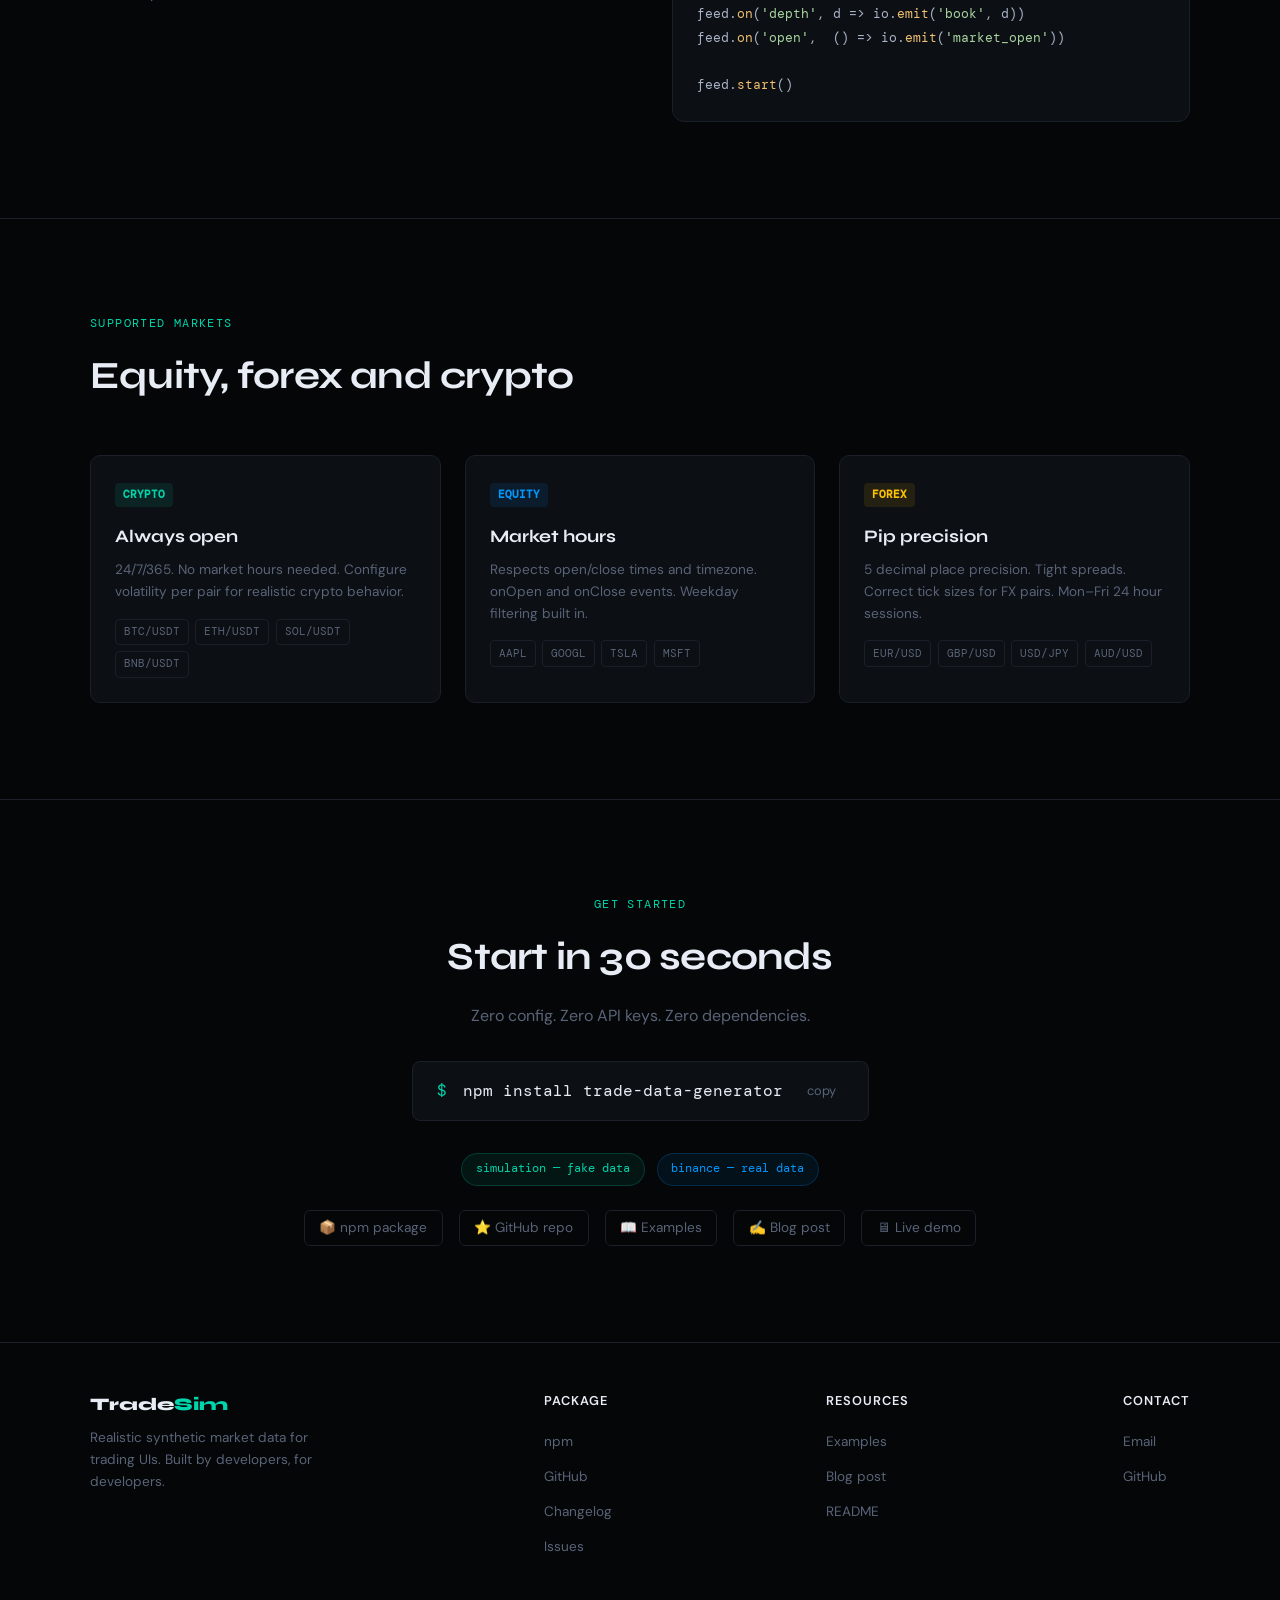
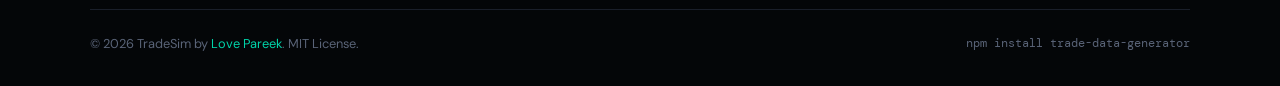
==== commit 9bac43a5: "feat: add blogs templating and first blog" ====
--- a/index.html
+++ b/index.html
@@ -873,6 +873,9 @@
         <li><a href="#features">Features</a></li>
         <li><a href="#how">How it works</a></li>
         <li><a href="#markets">Markets</a></li>
+        <li>
+          <a href="/blog">Blog</a>
+        </li>
         <li>
           <a
             href="https://github.com/monupareeklg/trade-data-generator"
